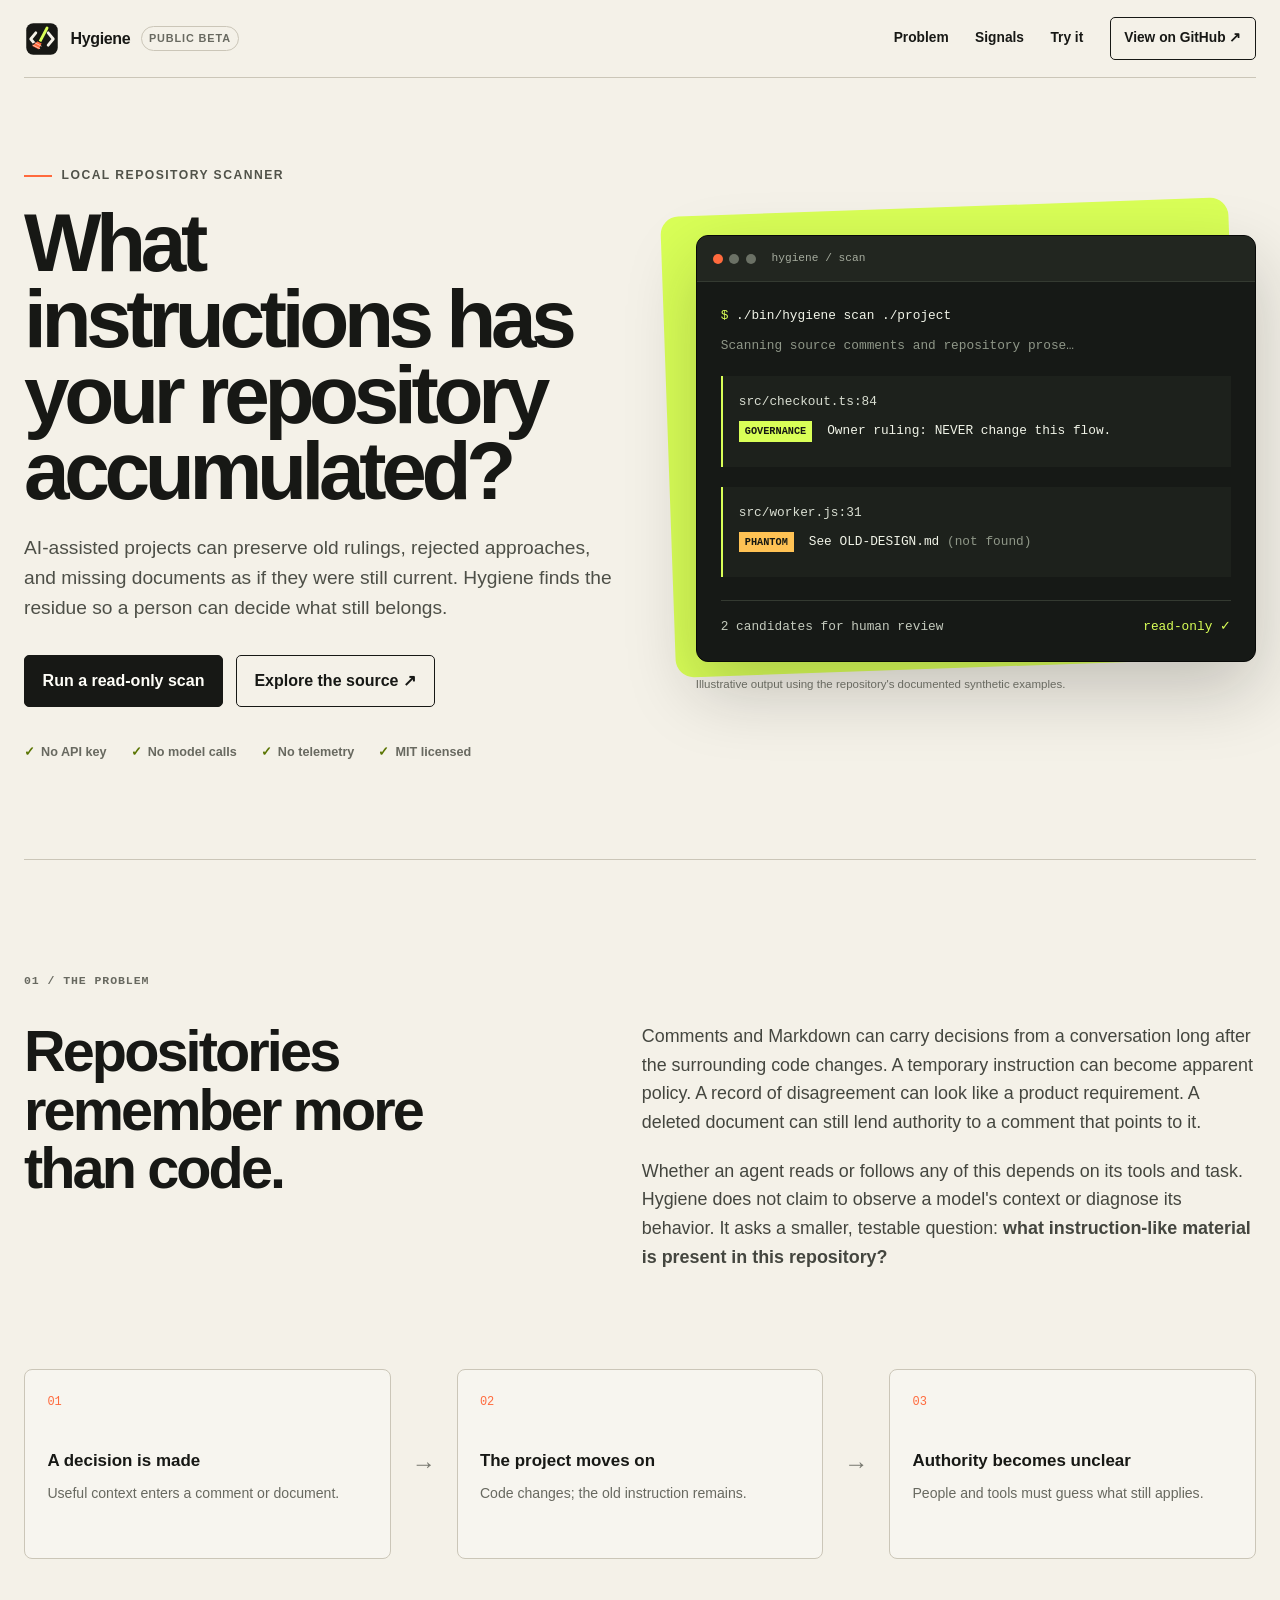
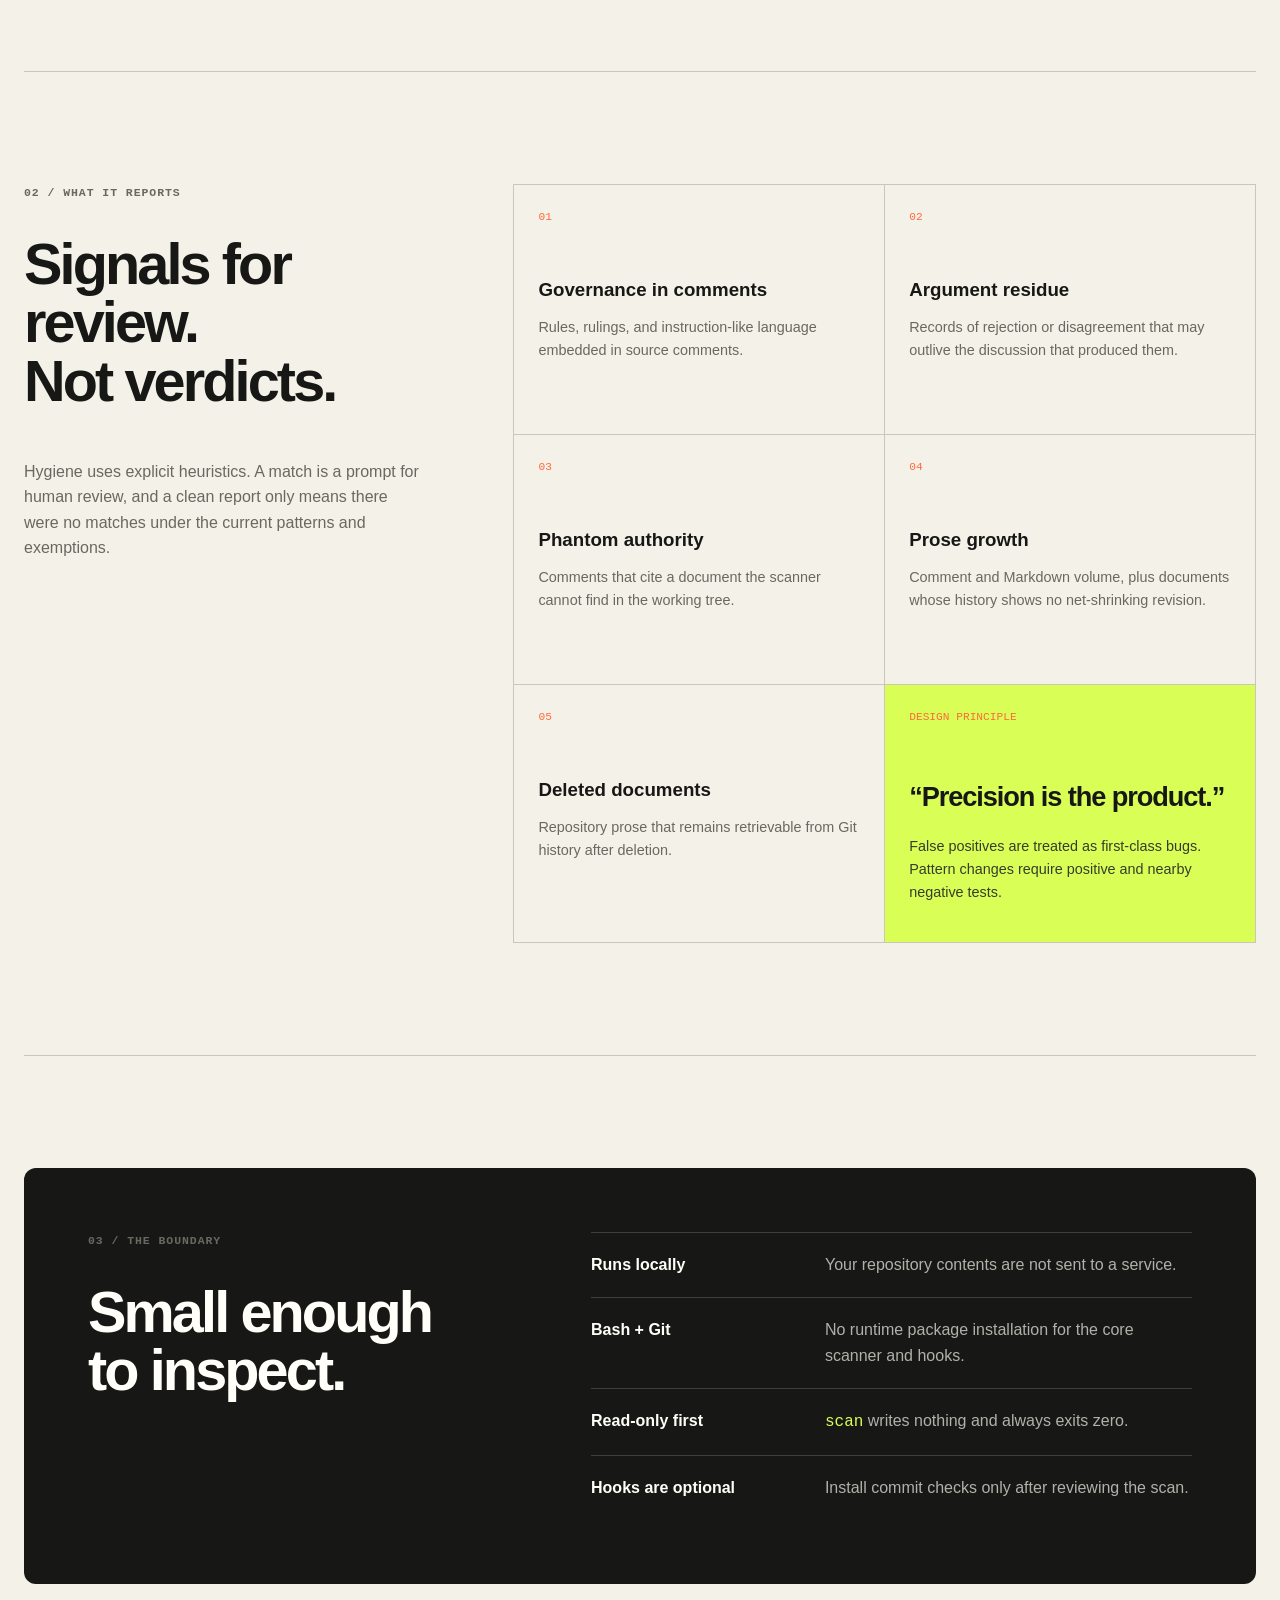
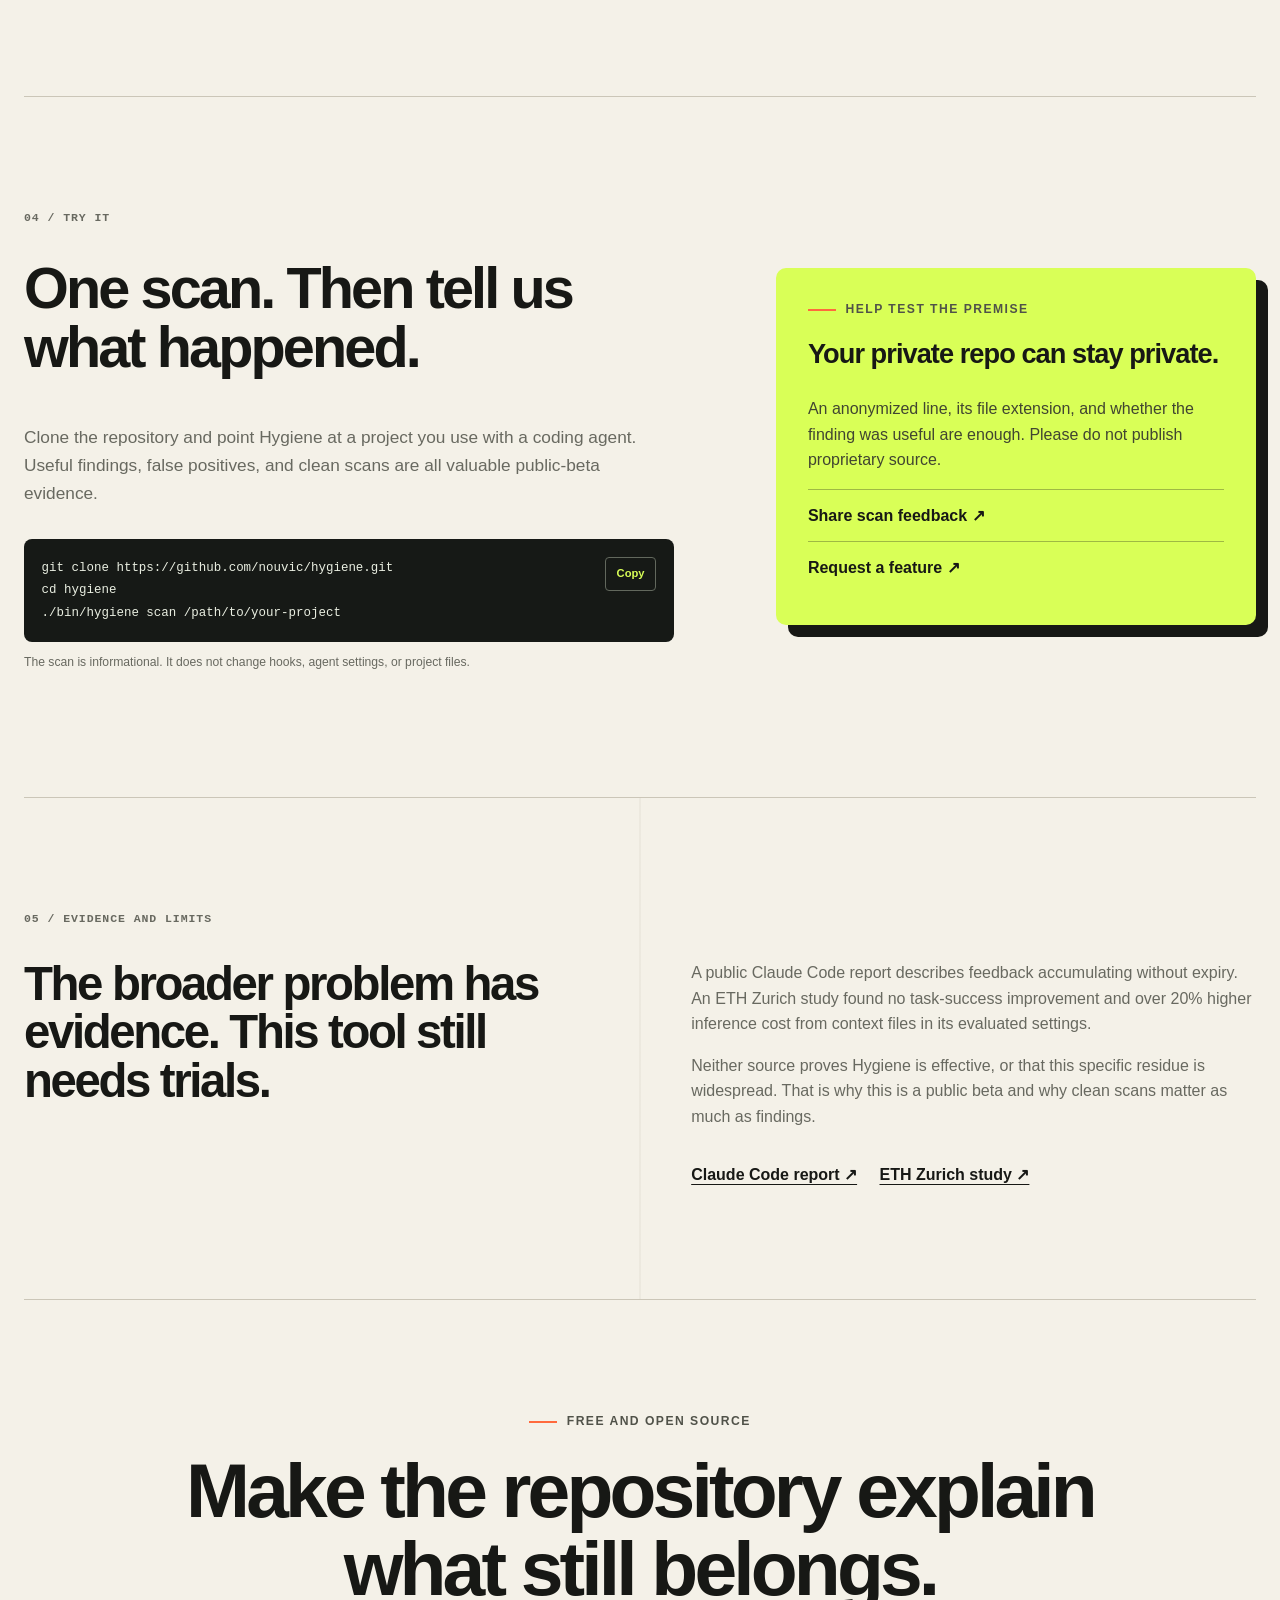
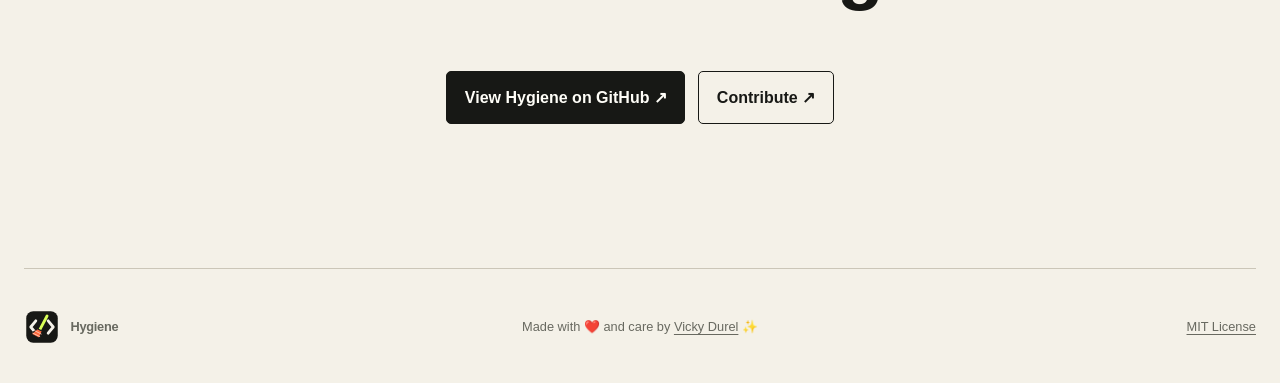
==== index.html @ 76a2289b "feat: add search and social metadata" ====
<!doctype html>
<html lang="en">
<head>
  <meta charset="utf-8">
  <meta name="viewport" content="width=device-width, initial-scale=1">
  <title>Hygiene: Find Stale Instructions in AI-Assisted Repositories</title>
  <meta name="description" content="Scan AI-assisted repositories for stale instructions, argument residue, phantom authority, and growing prose. Free, local, read-only, and open source.">
  <meta name="author" content="Vicky Durel">
  <meta name="robots" content="index, follow, max-image-preview:large, max-snippet:-1, max-video-preview:-1">
  <meta name="theme-color" content="#171815">
  <meta name="color-scheme" content="light">
  <meta property="og:title" content="Hygiene: Find Stale Instructions in AI-Assisted Repositories">
  <meta property="og:description" content="A free, local scanner for instruction residue in source comments and repository prose. No API keys, model calls, or telemetry.">
  <meta property="og:type" content="website">
  <meta property="og:url" content="https://nouvic.github.io/hygiene/">
  <meta property="og:site_name" content="Hygiene">
  <meta property="og:locale" content="en_US">
  <meta property="og:image" content="https://nouvic.github.io/hygiene/og-image.png">
  <meta property="og:image:secure_url" content="https://nouvic.github.io/hygiene/og-image.png">
  <meta property="og:image:type" content="image/png">
  <meta property="og:image:width" content="1200">
  <meta property="og:image:height" content="630">
  <meta property="og:image:alt" content="Hygiene — Find stale instructions and argument residue in AI-assisted repositories">
  <meta name="twitter:card" content="summary_large_image">
  <meta name="twitter:title" content="Hygiene: Find Stale Instructions in AI-Assisted Repositories">
  <meta name="twitter:description" content="A free, local scanner for instruction residue in source comments and repository prose.">
  <meta name="twitter:image" content="https://nouvic.github.io/hygiene/og-image.png">
  <meta name="twitter:image:alt" content="Hygiene — Find stale instructions and argument residue in AI-assisted repositories">
  <link rel="canonical" href="https://nouvic.github.io/hygiene/">
  <link rel="icon" href="favicon.svg" type="image/svg+xml">
  <link rel="icon" href="favicon-32.png" sizes="32x32" type="image/png">
  <link rel="apple-touch-icon" href="apple-touch-icon.png">
  <link rel="manifest" href="manifest.webmanifest">
  <link rel="stylesheet" href="styles.css">
  <script type="application/ld+json">
  {
    "@context": "https://schema.org",
    "@type": "SoftwareApplication",
    "name": "Hygiene",
    "url": "https://nouvic.github.io/hygiene/",
    "downloadUrl": "https://github.com/nouvic/hygiene",
    "codeRepository": "https://github.com/nouvic/hygiene",
    "description": "A local scanner for stale instructions and argument residue in AI-assisted repositories.",
    "applicationCategory": "DeveloperApplication",
    "softwareVersion": "0.1.1",
    "programmingLanguage": "Shell",
    "operatingSystem": "Linux, macOS",
    "softwareRequirements": "Bash and Git",
    "license": "https://opensource.org/licenses/MIT",
    "isAccessibleForFree": true,
    "author": {
      "@type": "Person",
      "name": "Vicky Durel",
      "url": "https://vickydurel.me/"
    }
  }
  </script>
</head>
<body>
  <a class="skip-link" href="#main">Skip to content</a>
  <header class="site-header">
    <a class="brand" href="#top" aria-label="Hygiene home">
      <img class="brand-mark" src="logo.svg" width="36" height="36" alt="">
      <span>Hygiene</span>
      <span class="beta">public beta</span>
    </a>
    <nav aria-label="Primary navigation">
      <a href="#problem">Problem</a>
      <a href="#signals">Signals</a>
      <a href="#try-it">Try it</a>
      <a class="nav-cta" href="https://github.com/nouvic/hygiene">View on GitHub ↗</a>
    </nav>
  </header>

  <main id="main">
    <section class="hero" id="top">
      <div class="hero-copy">
        <p class="eyebrow"><span></span> Local repository scanner</p>
        <h1>What instructions has your repository accumulated?</h1>
        <p class="lede">AI-assisted projects can preserve old rulings, rejected approaches, and missing documents as if they were still current. Hygiene finds the residue so a person can decide what still belongs.</p>
        <div class="hero-actions">
          <a class="button primary" href="#try-it">Run a read-only scan</a>
          <a class="button secondary" href="https://github.com/nouvic/hygiene">Explore the source ↗</a>
        </div>
        <ul class="trust-row" aria-label="Project properties">
          <li>No API key</li>
          <li>No model calls</li>
          <li>No telemetry</li>
          <li>MIT licensed</li>
        </ul>
      </div>

      <div class="terminal-wrap" aria-label="Example Hygiene scan output">
        <div class="terminal">
          <div class="terminal-bar">
            <span></span><span></span><span></span>
            <p>hygiene / scan</p>
          </div>
          <div class="terminal-body">
            <p><span class="prompt">$</span> ./bin/hygiene scan ./project</p>
            <p class="muted">Scanning source comments and repository prose…</p>
            <div class="finding">
              <p><span class="line">src/checkout.ts:84</span></p>
              <p><span class="tag">GOVERNANCE</span> Owner ruling: NEVER change this flow.</p>
            </div>
            <div class="finding">
              <p><span class="line">src/worker.js:31</span></p>
              <p><span class="tag warn">PHANTOM</span> See OLD-DESIGN.md <span class="muted">(not found)</span></p>
            </div>
            <div class="scan-end">
              <span>2 candidates for human review</span>
              <span class="ok">read-only ✓</span>
            </div>
          </div>
        </div>
        <p class="caption">Illustrative output using the repository's documented synthetic examples.</p>
      </div>
    </section>

    <section class="problem section" id="problem">
      <div class="section-label">01 / The problem</div>
      <div class="problem-grid">
        <div>
          <h2>Repositories remember more than code.</h2>
        </div>
        <div class="body-copy">
          <p>Comments and Markdown can carry decisions from a conversation long after the surrounding code changes. A temporary instruction can become apparent policy. A record of disagreement can look like a product requirement. A deleted document can still lend authority to a comment that points to it.</p>
          <p>Whether an agent reads or follows any of this depends on its tools and task. Hygiene does not claim to observe a model's context or diagnose its behavior. It asks a smaller, testable question: <strong>what instruction-like material is present in this repository?</strong></p>
        </div>
      </div>
      <div class="residue-flow" aria-label="How instruction residue accumulates">
        <div><span>01</span><strong>A decision is made</strong><p>Useful context enters a comment or document.</p></div>
        <div class="flow-arrow" aria-hidden="true">→</div>
        <div><span>02</span><strong>The project moves on</strong><p>Code changes; the old instruction remains.</p></div>
        <div class="flow-arrow" aria-hidden="true">→</div>
        <div><span>03</span><strong>Authority becomes unclear</strong><p>People and tools must guess what still applies.</p></div>
      </div>
    </section>

    <section class="signals section" id="signals">
      <div class="section-heading">
        <div class="section-label">02 / What it reports</div>
        <h2>Signals for review.<br>Not verdicts.</h2>
        <p>Hygiene uses explicit heuristics. A match is a prompt for human review, and a clean report only means there were no matches under the current patterns and exemptions.</p>
      </div>
      <div class="signal-grid">
        <article>
          <span class="signal-no">01</span>
          <h3>Governance in comments</h3>
          <p>Rules, rulings, and instruction-like language embedded in source comments.</p>
        </article>
        <article>
          <span class="signal-no">02</span>
          <h3>Argument residue</h3>
          <p>Records of rejection or disagreement that may outlive the discussion that produced them.</p>
        </article>
        <article>
          <span class="signal-no">03</span>
          <h3>Phantom authority</h3>
          <p>Comments that cite a document the scanner cannot find in the working tree.</p>
        </article>
        <article>
          <span class="signal-no">04</span>
          <h3>Prose growth</h3>
          <p>Comment and Markdown volume, plus documents whose history shows no net-shrinking revision.</p>
        </article>
        <article>
          <span class="signal-no">05</span>
          <h3>Deleted documents</h3>
          <p>Repository prose that remains retrievable from Git history after deletion.</p>
        </article>
        <article class="principle">
          <span class="signal-no">Design principle</span>
          <blockquote>“Precision is the product.”</blockquote>
          <p>False positives are treated as first-class bugs. Pattern changes require positive and nearby negative tests.</p>
        </article>
      </div>
    </section>

    <section class="boundary section">
      <div class="boundary-card">
        <div>
          <div class="section-label">03 / The boundary</div>
          <h2>Small enough to inspect.</h2>
        </div>
        <div class="boundary-list">
          <div><span>Runs locally</span><p>Your repository contents are not sent to a service.</p></div>
          <div><span>Bash + Git</span><p>No runtime package installation for the core scanner and hooks.</p></div>
          <div><span>Read-only first</span><p><code>scan</code> writes nothing and always exits zero.</p></div>
          <div><span>Hooks are optional</span><p>Install commit checks only after reviewing the scan.</p></div>
        </div>
      </div>
    </section>

    <section class="try section" id="try-it">
      <div class="try-copy">
        <div class="section-label">04 / Try it</div>
        <h2>One scan. Then tell us what happened.</h2>
        <p>Clone the repository and point Hygiene at a project you use with a coding agent. Useful findings, false positives, and clean scans are all valuable public-beta evidence.</p>
        <div class="command" role="group" aria-label="Clone and scan commands">
          <code id="install-command">git clone https://github.com/nouvic/hygiene.git<br>cd hygiene<br>./bin/hygiene scan /path/to/your-project</code>
          <button type="button" data-copy="git clone https://github.com/nouvic/hygiene.git\ncd hygiene\n./bin/hygiene scan /path/to/your-project">Copy</button>
        </div>
        <p class="fine-print">The scan is informational. It does not change hooks, agent settings, or project files.</p>
      </div>
      <aside class="feedback-card">
        <p class="eyebrow"><span></span> Help test the premise</p>
        <h3>Your private repo can stay private.</h3>
        <p>An anonymized line, its file extension, and whether the finding was useful are enough. Please do not publish proprietary source.</p>
        <a href="https://github.com/nouvic/hygiene/issues/new?template=scan-feedback.md">Share scan feedback ↗</a>
        <a href="https://github.com/nouvic/hygiene/issues/new?template=feature-request.md">Request a feature ↗</a>
      </aside>
    </section>

    <section class="evidence section">
      <div class="section-label">05 / Evidence and limits</div>
      <div class="evidence-grid">
        <h2>The broader problem has evidence. This tool still needs trials.</h2>
        <div>
          <p>A public Claude Code report describes feedback accumulating without expiry. An ETH Zurich study found no task-success improvement and over 20% higher inference cost from context files in its evaluated settings.</p>
          <p>Neither source proves Hygiene is effective, or that this specific residue is widespread. That is why this is a public beta and why clean scans matter as much as findings.</p>
          <div class="source-links">
            <a href="https://github.com/anthropics/claude-code/issues/34776">Claude Code report ↗</a>
            <a href="https://www.sri.inf.ethz.ch/publications/gloaguen2026agentsmd">ETH Zurich study ↗</a>
          </div>
        </div>
      </div>
    </section>

    <section class="closing section">
      <p class="eyebrow"><span></span> Free and open source</p>
      <h2>Make the repository explain<br>what still belongs.</h2>
      <div class="hero-actions">
        <a class="button primary" href="https://github.com/nouvic/hygiene">View Hygiene on GitHub ↗</a>
        <a class="button secondary" href="https://github.com/nouvic/hygiene/blob/main/CONTRIBUTING.md">Contribute ↗</a>
      </div>
    </section>
  </main>

  <footer>
    <a class="brand" href="#top"><img class="brand-mark" src="logo.svg" width="36" height="36" alt=""><span>Hygiene</span></a>
    <p>Made with ❤️ and care by <a href="https://github.com/nouvic">Vicky Durel</a> ✨</p>
    <p><a href="https://github.com/nouvic/hygiene/blob/main/LICENSE">MIT License</a></p>
  </footer>
  <script src="script.js"></script>
</body>
</html>
---- styles.css ----
:root {
  --paper: #f4f1e8;
  --paper-deep: #e9e4d7;
  --ink: #171815;
  --muted: #686960;
  --line: #cbc6b8;
  --acid: #d9ff57;
  --acid-deep: #b9e432;
  --orange: #ff6a3d;
  --terminal: #161916;
  --white: #fffef8;
  --max: 1240px;
}

* { box-sizing: border-box; }
html { scroll-behavior: smooth; }
body {
  margin: 0;
  background: var(--paper);
  color: var(--ink);
  font-family: Inter, ui-sans-serif, -apple-system, BlinkMacSystemFont, "Segoe UI", sans-serif;
  font-size: 16px;
  line-height: 1.6;
  text-rendering: optimizeLegibility;
}
a { color: inherit; text-underline-offset: .22em; }
.skip-link { position: fixed; left: 1rem; top: -5rem; z-index: 100; background: var(--ink); color: white; padding: .7rem 1rem; }
.skip-link:focus { top: 1rem; }
.site-header {
  width: min(calc(100% - 3rem), var(--max));
  margin: 0 auto;
  min-height: 78px;
  display: flex;
  align-items: center;
  justify-content: space-between;
  border-bottom: 1px solid var(--line);
}
.brand { display: inline-flex; align-items: center; gap: .65rem; font-weight: 800; text-decoration: none; letter-spacing: -.02em; }
.brand-mark { display: block; width: 36px; height: 36px; border-radius: 8px; }
.beta { padding: .16rem .45rem; border: 1px solid var(--line); border-radius: 99px; color: var(--muted); font-size: .68rem; font-weight: 700; letter-spacing: .08em; text-transform: uppercase; }
nav { display: flex; align-items: center; gap: 1.65rem; font-size: .86rem; font-weight: 650; }
nav a { text-decoration: none; }
.nav-cta { padding: .58rem .85rem; border: 1px solid var(--ink); border-radius: 5px; }

.hero, .section, footer { width: min(calc(100% - 3rem), var(--max)); margin-left: auto; margin-right: auto; }
.hero { min-height: 720px; display: grid; grid-template-columns: 1.03fr .97fr; gap: 6vw; align-items: center; padding: 5.5rem 0 6rem; }
.eyebrow { display: flex; align-items: center; gap: .6rem; margin: 0 0 1.2rem; color: #505249; font-size: .76rem; font-weight: 800; letter-spacing: .12em; text-transform: uppercase; }
.eyebrow span { display: block; width: 28px; height: 2px; background: var(--orange); }
h1, h2, h3, p { margin-top: 0; }
h1 { max-width: 740px; margin-bottom: 1.5rem; font-size: clamp(3.5rem, 6.4vw, 6.75rem); line-height: .93; letter-spacing: -.065em; font-weight: 850; }
.lede { max-width: 660px; color: #4d4f47; font-size: clamp(1.1rem, 1.5vw, 1.35rem); line-height: 1.55; }
.hero-actions { display: flex; flex-wrap: wrap; gap: .8rem; margin: 2rem 0; }
.button { display: inline-flex; align-items: center; justify-content: center; min-height: 50px; padding: .78rem 1.1rem; border: 1px solid var(--ink); border-radius: 5px; font-weight: 800; text-decoration: none; transition: transform .2s, box-shadow .2s, background .2s; }
.button:hover { transform: translateY(-2px); box-shadow: 4px 4px 0 var(--ink); }
.button.primary { background: var(--ink); color: var(--white); }
.button.secondary { background: transparent; }
.trust-row { display: flex; flex-wrap: wrap; gap: .55rem 1.5rem; margin: 2.2rem 0 0; padding: 0; list-style: none; color: var(--muted); font-size: .79rem; font-weight: 700; }
.trust-row li::before { content: "✓"; margin-right: .38rem; color: #597400; }

.terminal-wrap { position: relative; }
.terminal-wrap::before { content: ""; position: absolute; inset: -28px 20px 25px -28px; z-index: -1; background: var(--acid); border-radius: 18px; transform: rotate(-2deg); }
.terminal { overflow: hidden; background: var(--terminal); color: #f1f4e8; border: 1px solid #080908; border-radius: 12px; box-shadow: 0 28px 70px rgba(25,25,18,.22); font-family: ui-monospace, SFMono-Regular, Menlo, Consolas, monospace; font-size: .8rem; }
.terminal-bar { display: flex; align-items: center; gap: .4rem; height: 46px; padding: 0 1rem; background: #222620; border-bottom: 1px solid #343a31; }
.terminal-bar span { width: 10px; height: 10px; border-radius: 99px; background: #6b7165; }
.terminal-bar span:first-child { background: var(--orange); }
.terminal-bar p { margin: 0 auto 0 .6rem; color: #a6ac9e; font-size: .7rem; }
.terminal-body { padding: 1.5rem; }
.terminal-body p { margin-bottom: .55rem; }
.prompt { color: var(--acid); }
.muted { color: #8f9788; }
.finding { margin-top: 1.25rem; padding: 1rem; border-left: 2px solid var(--acid); background: #1d211c; }
.line { color: #d9ded2; }
.tag { display: inline-block; margin-right: .45rem; padding: .12rem .38rem; background: var(--acid); color: #151712; font-size: .64rem; font-weight: 900; }
.tag.warn { background: #ffc254; }
.scan-end { display: flex; justify-content: space-between; gap: 1rem; margin-top: 1.4rem; padding-top: 1rem; border-top: 1px solid #343a31; color: #c4cabd; }
.ok { color: var(--acid); }
.caption { margin: .8rem 0 0; color: var(--muted); font-size: .72rem; }

.section { padding: 7rem 0; border-top: 1px solid var(--line); }
.section-label { margin-bottom: 2rem; color: var(--muted); font-family: ui-monospace, SFMono-Regular, Menlo, monospace; font-size: .72rem; font-weight: 700; letter-spacing: .08em; text-transform: uppercase; }
h2 { font-size: clamp(2.4rem, 4.5vw, 4.8rem); line-height: 1.02; letter-spacing: -.05em; }
.problem-grid { display: grid; grid-template-columns: .9fr 1.1fr; gap: 9vw; }
.body-copy { color: #44463f; font-size: 1.12rem; }
.body-copy p + p { margin-top: 1.25rem; }
.residue-flow { display: grid; grid-template-columns: 1fr auto 1fr auto 1fr; align-items: center; gap: 1.3rem; margin-top: 5rem; }
.residue-flow > div:not(.flow-arrow) { min-height: 190px; padding: 1.4rem; border: 1px solid var(--line); border-radius: 8px; background: rgba(255,255,255,.28); }
.residue-flow span { display: block; margin-bottom: 2.2rem; color: var(--orange); font-family: ui-monospace, SFMono-Regular, Menlo, monospace; font-size: .75rem; }
.residue-flow strong { display: block; margin-bottom: .5rem; font-size: 1.06rem; }
.residue-flow p { margin: 0; color: var(--muted); font-size: .88rem; }
.flow-arrow { color: #77786f; font-size: 1.5rem; }

.signals { display: grid; grid-template-columns: .7fr 1.3fr; gap: 7vw; }
.section-heading { position: sticky; top: 2rem; align-self: start; }
.section-heading p { max-width: 430px; color: var(--muted); }
.signal-grid { display: grid; grid-template-columns: 1fr 1fr; border-top: 1px solid var(--line); border-left: 1px solid var(--line); }
.signal-grid article { min-height: 250px; padding: 1.5rem; border-right: 1px solid var(--line); border-bottom: 1px solid var(--line); }
.signal-no { display: block; margin-bottom: 3rem; color: var(--orange); font-family: ui-monospace, SFMono-Regular, Menlo, monospace; font-size: .7rem; text-transform: uppercase; }
.signal-grid h3 { margin-bottom: .7rem; font-size: 1.17rem; }
.signal-grid p { color: var(--muted); font-size: .9rem; }
.signal-grid .principle { background: var(--acid); }
.principle blockquote { margin: 0 0 1rem; font-size: 1.7rem; font-weight: 850; letter-spacing: -.04em; }
.principle p { color: #383c2b; }

.boundary-card { display: grid; grid-template-columns: .8fr 1.2fr; gap: 8vw; padding: 4rem; background: var(--ink); color: var(--white); border-radius: 12px; }
.boundary-card h2 { margin-bottom: 0; }
.boundary-list > div { display: grid; grid-template-columns: .55fr 1fr; gap: 2rem; padding: 1.2rem 0; border-top: 1px solid #3e413b; }
.boundary-list span { font-weight: 800; }
.boundary-list p { margin: 0; color: #afb2aa; }
.boundary-list code { color: var(--acid); }

.try { display: grid; grid-template-columns: 1.15fr .85fr; gap: 8vw; align-items: center; }
.try-copy > p { max-width: 650px; color: var(--muted); font-size: 1.08rem; }
.command { display: grid; grid-template-columns: 1fr auto; align-items: start; gap: 1rem; margin-top: 2rem; padding: 1.1rem; background: var(--terminal); color: #e9eee1; border-radius: 8px; }
.command code { overflow-x: auto; white-space: nowrap; font-size: .78rem; line-height: 1.8; }
.command button { padding: .45rem .65rem; border: 1px solid #62685d; border-radius: 4px; background: transparent; color: var(--acid); cursor: pointer; font: inherit; font-size: .7rem; font-weight: 800; }
.fine-print { margin-top: .7rem; font-size: .76rem !important; }
.feedback-card { padding: 2rem; background: var(--acid); border-radius: 10px; box-shadow: 12px 12px 0 var(--ink); }
.feedback-card h3 { font-size: 1.7rem; line-height: 1.1; letter-spacing: -.035em; }
.feedback-card p:not(.eyebrow) { color: #414531; }
.feedback-card > a { display: block; padding: .8rem 0; border-top: 1px solid rgba(23,24,21,.3); font-weight: 800; text-decoration: none; }

.evidence { background-image: linear-gradient(to right, transparent 49.95%, var(--line) 50%, transparent 50.05%); }
.evidence-grid { display: grid; grid-template-columns: 1fr 1fr; gap: 8vw; }
.evidence-grid h2 { font-size: clamp(2.2rem, 3.7vw, 4rem); }
.evidence-grid p { color: var(--muted); }
.source-links { display: flex; flex-wrap: wrap; gap: 1.4rem; margin-top: 2rem; font-weight: 800; }
.closing { text-align: center; }
.closing .eyebrow, .closing .hero-actions { justify-content: center; }
.closing h2 { font-size: clamp(3rem, 6vw, 6.4rem); }

footer { display: grid; grid-template-columns: 1fr 1fr 1fr; align-items: center; padding: 2.5rem 0; border-top: 1px solid var(--line); color: var(--muted); font-size: .8rem; }
footer p { margin: 0; text-align: center; }
footer p:last-child { text-align: right; }

@media (max-width: 900px) {
  nav > a:not(.nav-cta) { display: none; }
  .hero { grid-template-columns: 1fr; min-height: auto; gap: 5rem; }
  .terminal-wrap { max-width: 650px; }
  .problem-grid, .signals, .try, .evidence-grid, .boundary-card { grid-template-columns: 1fr; }
  .section-heading { position: static; }
  .residue-flow { grid-template-columns: 1fr; }
  .flow-arrow { transform: rotate(90deg); justify-self: center; }
  .boundary-card { padding: 2.5rem; }
  .evidence { background-image: none; }
}

@media (max-width: 600px) {
  .site-header, .hero, .section, footer { width: min(calc(100% - 2rem), var(--max)); }
  .site-header { min-height: 68px; }
  .beta { display: none; }
  .nav-cta { padding: .5rem .65rem; font-size: .75rem; }
  .hero { padding-top: 4rem; }
  h1 { font-size: clamp(3rem, 15vw, 4.5rem); }
  .section { padding: 5rem 0; }
  .signal-grid { grid-template-columns: 1fr; }
  .signal-grid article { min-height: 210px; }
  .boundary-card { padding: 1.5rem; }
  .boundary-list > div { grid-template-columns: 1fr; gap: .4rem; }
  .command { grid-template-columns: 1fr; }
  footer { grid-template-columns: 1fr; gap: 1rem; text-align: left; }
  footer p, footer p:last-child { text-align: left; }
}

@media (prefers-reduced-motion: reduce) {
  html { scroll-behavior: auto; }
  *, *::before, *::after { transition-duration: .01ms !important; }
}
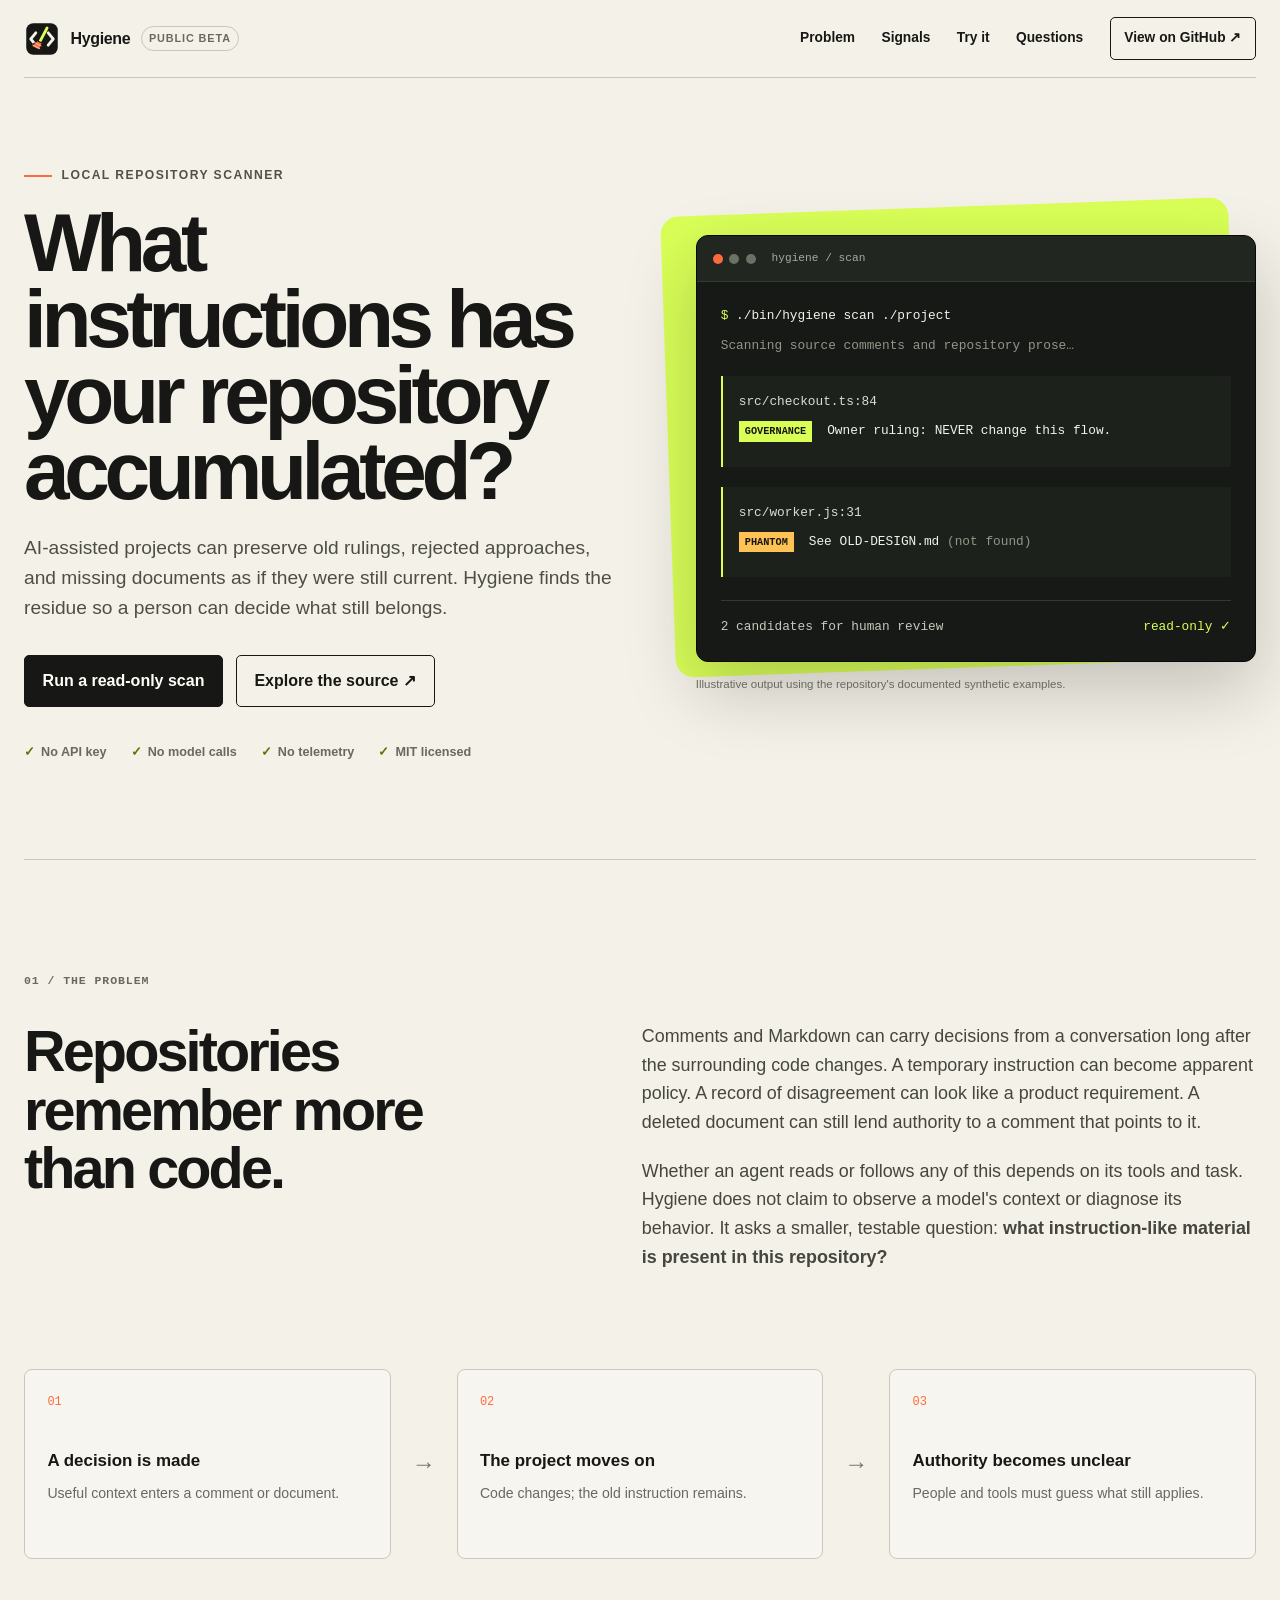
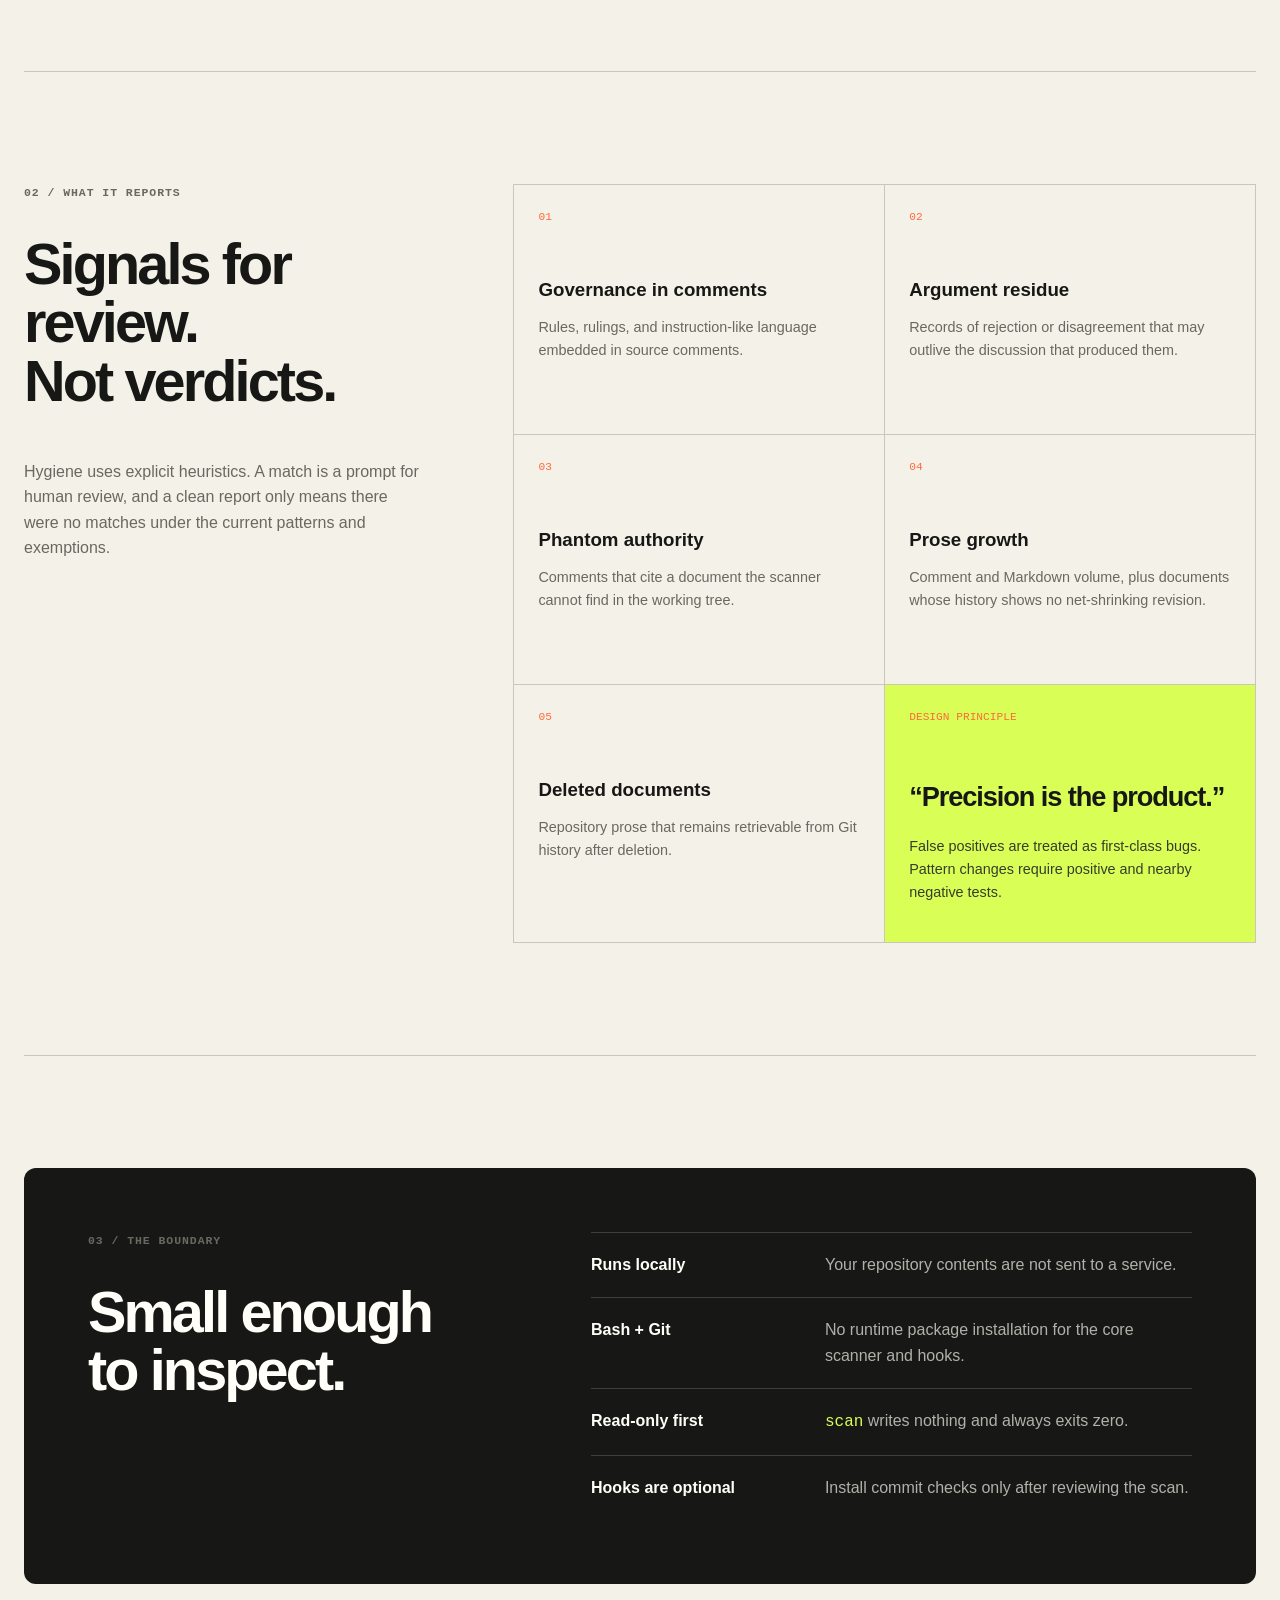
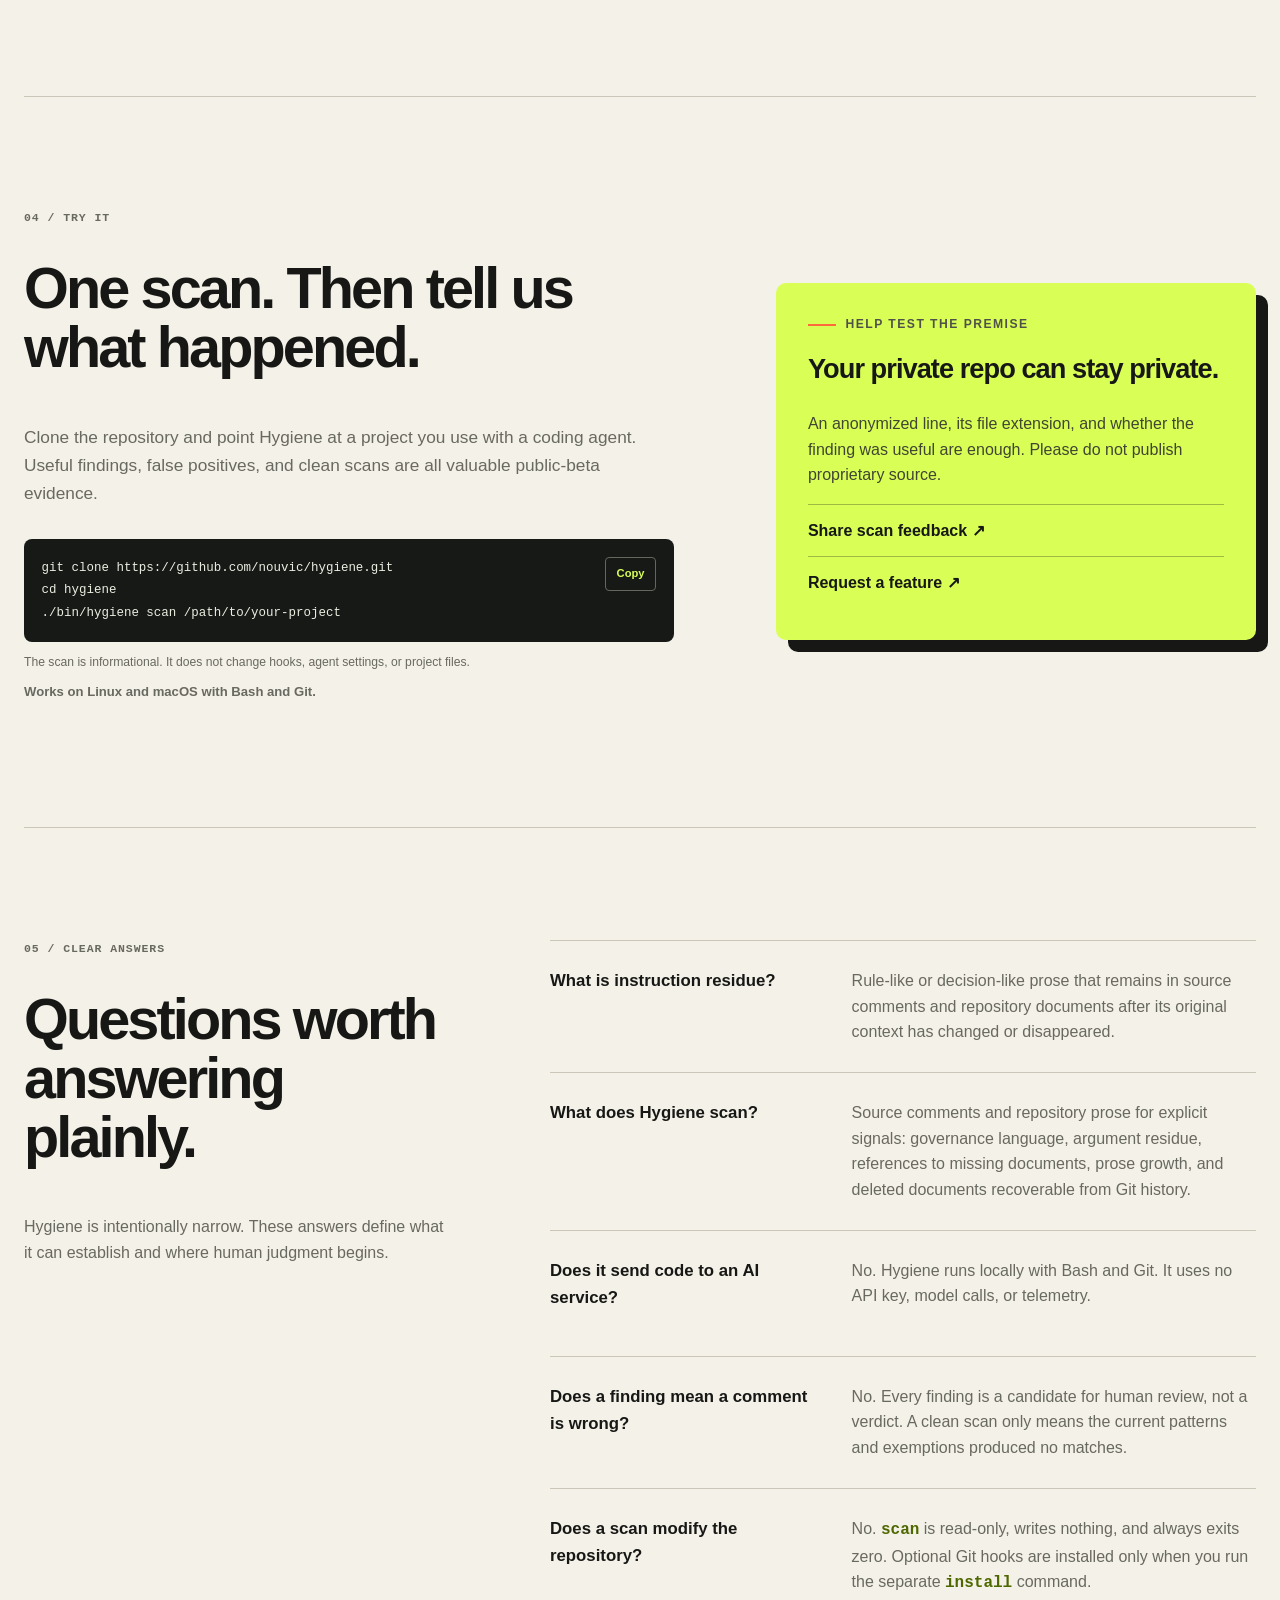
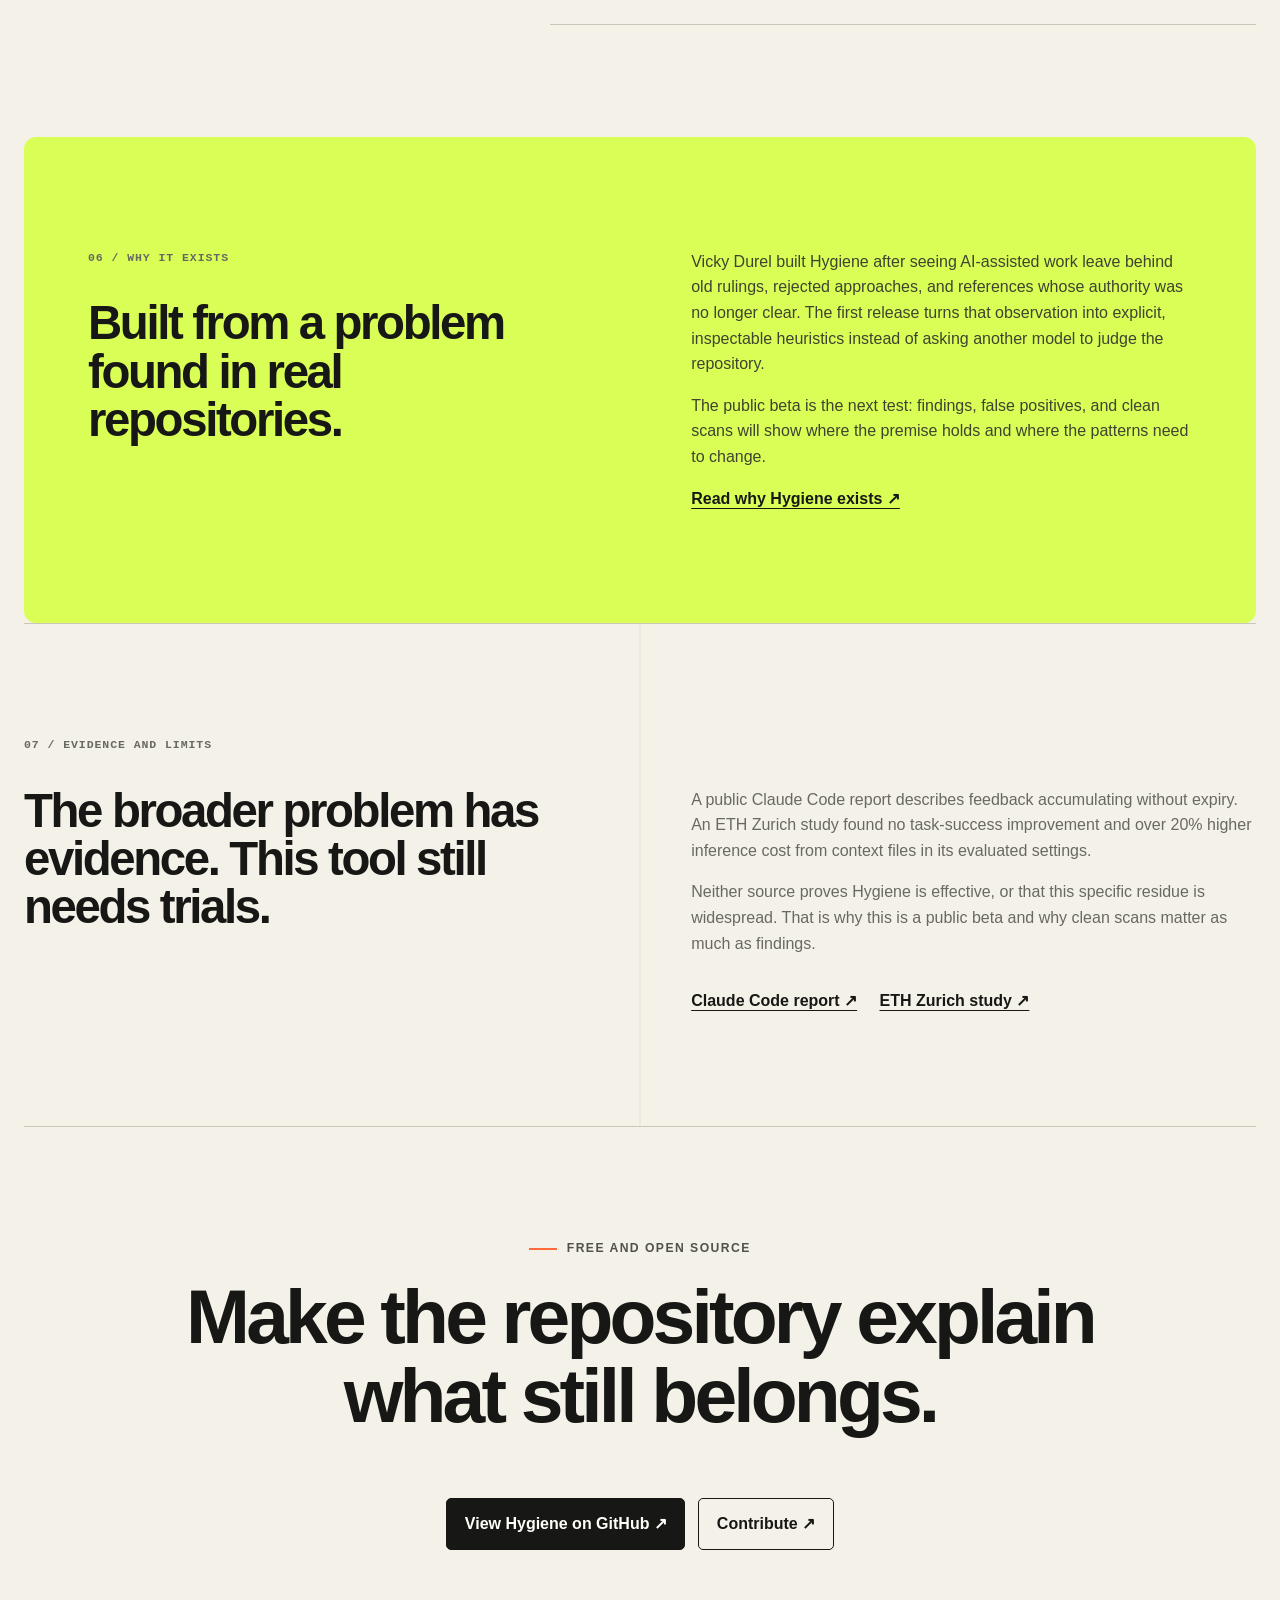
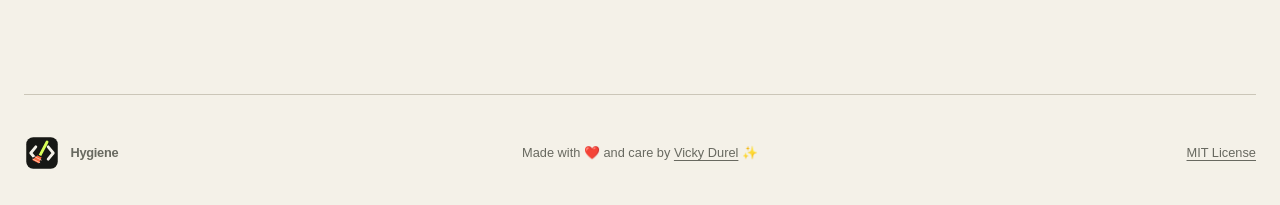
==== commit e2e1caf7: "feat: improve search and answer visibility" ====
--- a/index.html
+++ b/index.html
@@ -22,6 +22,7 @@
   <meta property="og:image:height" content="630">
   <meta property="og:image:alt" content="Hygiene — Find stale instructions and argument residue in AI-assisted repositories">
   <meta name="twitter:card" content="summary_large_image">
+  <meta name="twitter:creator" content="@vicky_durel">
   <meta name="twitter:title" content="Hygiene: Find Stale Instructions in AI-Assisted Repositories">
   <meta name="twitter:description" content="A free, local scanner for instruction residue in source comments and repository prose.">
   <meta name="twitter:image" content="https://nouvic.github.io/hygiene/og-image.png">
@@ -35,7 +36,9 @@
   <script type="application/ld+json">
   {
     "@context": "https://schema.org",
+    "@graph": [{
     "@type": "SoftwareApplication",
+    "@id": "https://nouvic.github.io/hygiene/#software",
     "name": "Hygiene",
     "url": "https://nouvic.github.io/hygiene/",
     "downloadUrl": "https://github.com/nouvic/hygiene",
@@ -48,11 +51,61 @@
     "softwareRequirements": "Bash and Git",
     "license": "https://opensource.org/licenses/MIT",
     "isAccessibleForFree": true,
+    "offers": {
+      "@type": "Offer",
+      "price": "0",
+      "priceCurrency": "USD"
+    },
     "author": {
       "@type": "Person",
       "name": "Vicky Durel",
-      "url": "https://vickydurel.me/"
+      "url": "https://vickydurel.me/",
+      "sameAs": [
+        "https://github.com/nouvic",
+        "https://x.com/vicky_durel",
+        "https://www.linkedin.com/in/vicky-durel/"
+      ]
     }
+    }, {
+      "@type": "FAQPage",
+      "@id": "https://nouvic.github.io/hygiene/#faq",
+      "mainEntity": [{
+        "@type": "Question",
+        "name": "What is instruction residue in a repository?",
+        "acceptedAnswer": {
+          "@type": "Answer",
+          "text": "Instruction residue is rule-like or decision-like prose that remains in source comments and repository documents after its original context has changed or disappeared."
+        }
+      }, {
+        "@type": "Question",
+        "name": "What does Hygiene scan?",
+        "acceptedAnswer": {
+          "@type": "Answer",
+          "text": "Hygiene scans source comments and repository prose for explicit signals such as governance language, argument residue, references to missing documents, prose growth, and deleted documents recoverable from Git history."
+        }
+      }, {
+        "@type": "Question",
+        "name": "Does Hygiene send code to an AI service?",
+        "acceptedAnswer": {
+          "@type": "Answer",
+          "text": "No. Hygiene runs locally with Bash and Git. It uses no API key, model calls, or telemetry."
+        }
+      }, {
+        "@type": "Question",
+        "name": "Does a Hygiene finding mean a comment is wrong?",
+        "acceptedAnswer": {
+          "@type": "Answer",
+          "text": "No. Every finding is a candidate for human review, not a verdict. A clean scan only means the current patterns and exemptions produced no matches."
+        }
+      }, {
+        "@type": "Question",
+        "name": "Does a Hygiene scan modify the repository?",
+        "acceptedAnswer": {
+          "@type": "Answer",
+          "text": "No. The scan command is read-only, writes nothing, and always exits zero. Optional Git hooks are installed only when the user runs the separate install command."
+        }
+      }]
+    }]
   }
   </script>
 </head>
@@ -68,6 +121,7 @@
       <a href="#problem">Problem</a>
       <a href="#signals">Signals</a>
       <a href="#try-it">Try it</a>
+      <a href="#questions">Questions</a>
       <a class="nav-cta" href="https://github.com/nouvic/hygiene">View on GitHub ↗</a>
     </nav>
   </header>
@@ -202,6 +256,7 @@
           <button type="button" data-copy="git clone https://github.com/nouvic/hygiene.git\ncd hygiene\n./bin/hygiene scan /path/to/your-project">Copy</button>
         </div>
         <p class="fine-print">The scan is informational. It does not change hooks, agent settings, or project files.</p>
+        <p class="compatibility">Works on Linux and macOS with Bash and Git.</p>
       </div>
       <aside class="feedback-card">
         <p class="eyebrow"><span></span> Help test the premise</p>
@@ -212,8 +267,50 @@
       </aside>
     </section>
 
+    <section class="faq section" id="questions">
+      <div class="faq-intro">
+        <div class="section-label">05 / Clear answers</div>
+        <h2>Questions worth answering plainly.</h2>
+        <p>Hygiene is intentionally narrow. These answers define what it can establish and where human judgment begins.</p>
+      </div>
+      <div class="faq-list">
+        <article>
+          <h3>What is instruction residue?</h3>
+          <p>Rule-like or decision-like prose that remains in source comments and repository documents after its original context has changed or disappeared.</p>
+        </article>
+        <article>
+          <h3>What does Hygiene scan?</h3>
+          <p>Source comments and repository prose for explicit signals: governance language, argument residue, references to missing documents, prose growth, and deleted documents recoverable from Git history.</p>
+        </article>
+        <article>
+          <h3>Does it send code to an AI service?</h3>
+          <p>No. Hygiene runs locally with Bash and Git. It uses no API key, model calls, or telemetry.</p>
+        </article>
+        <article>
+          <h3>Does a finding mean a comment is wrong?</h3>
+          <p>No. Every finding is a candidate for human review, not a verdict. A clean scan only means the current patterns and exemptions produced no matches.</p>
+        </article>
+        <article>
+          <h3>Does a scan modify the repository?</h3>
+          <p>No. <code>scan</code> is read-only, writes nothing, and always exits zero. Optional Git hooks are installed only when you run the separate <code>install</code> command.</p>
+        </article>
+      </div>
+    </section>
+
+    <section class="origin section" aria-labelledby="origin-title">
+      <div>
+        <div class="section-label">06 / Why it exists</div>
+        <h2 id="origin-title">Built from a problem found in real repositories.</h2>
+      </div>
+      <div class="origin-copy">
+        <p>Vicky Durel built Hygiene after seeing AI-assisted work leave behind old rulings, rejected approaches, and references whose authority was no longer clear. The first release turns that observation into explicit, inspectable heuristics instead of asking another model to judge the repository.</p>
+        <p>The public beta is the next test: findings, false positives, and clean scans will show where the premise holds and where the patterns need to change.</p>
+        <a href="https://github.com/nouvic/hygiene#why-this-exists">Read why Hygiene exists ↗</a>
+      </div>
+    </section>
+
     <section class="evidence section">
-      <div class="section-label">05 / Evidence and limits</div>
+      <div class="section-label">07 / Evidence and limits</div>
       <div class="evidence-grid">
         <h2>The broader problem has evidence. This tool still needs trials.</h2>
         <div>
--- a/styles.css
+++ b/styles.css
@@ -114,6 +114,7 @@
 .command code { overflow-x: auto; white-space: nowrap; font-size: .78rem; line-height: 1.8; }
 .command button { padding: .45rem .65rem; border: 1px solid #62685d; border-radius: 4px; background: transparent; color: var(--acid); cursor: pointer; font: inherit; font-size: .7rem; font-weight: 800; }
 .fine-print { margin-top: .7rem; font-size: .76rem !important; }
+.compatibility { margin-top: -.25rem; font-size: .82rem !important; font-weight: 700; }
 .feedback-card { padding: 2rem; background: var(--acid); border-radius: 10px; box-shadow: 12px 12px 0 var(--ink); }
 .feedback-card h3 { font-size: 1.7rem; line-height: 1.1; letter-spacing: -.035em; }
 .feedback-card p:not(.eyebrow) { color: #414531; }
@@ -124,6 +125,19 @@
 .evidence-grid h2 { font-size: clamp(2.2rem, 3.7vw, 4rem); }
 .evidence-grid p { color: var(--muted); }
 .source-links { display: flex; flex-wrap: wrap; gap: 1.4rem; margin-top: 2rem; font-weight: 800; }
+.faq { display: grid; grid-template-columns: .75fr 1.25fr; gap: 8vw; }
+.faq-intro { position: sticky; top: 2rem; align-self: start; }
+.faq-intro > p { max-width: 430px; color: var(--muted); }
+.faq-list { border-top: 1px solid var(--line); }
+.faq-list article { display: grid; grid-template-columns: .8fr 1.2fr; gap: 2rem; padding: 1.7rem 0; border-bottom: 1px solid var(--line); }
+.faq-list h3 { font-size: 1.05rem; }
+.faq-list p { margin: 0; color: var(--muted); }
+.faq-list code { color: #4e6800; font-weight: 700; }
+.origin { display: grid; grid-template-columns: 1fr 1fr; gap: 8vw; background: var(--acid); border-top: 0; border-radius: 12px; padding-left: 4rem; padding-right: 4rem; }
+.origin h2 { font-size: clamp(2.2rem, 3.7vw, 4rem); }
+.origin-copy { align-self: center; }
+.origin-copy p { color: #3f432f; }
+.origin-copy a { font-weight: 800; }
 .closing { text-align: center; }
 .closing .eyebrow, .closing .hero-actions { justify-content: center; }
 .closing h2 { font-size: clamp(3rem, 6vw, 6.4rem); }
@@ -136,8 +150,8 @@
   nav > a:not(.nav-cta) { display: none; }
   .hero { grid-template-columns: 1fr; min-height: auto; gap: 5rem; }
   .terminal-wrap { max-width: 650px; }
-  .problem-grid, .signals, .try, .evidence-grid, .boundary-card { grid-template-columns: 1fr; }
-  .section-heading { position: static; }
+  .problem-grid, .signals, .try, .evidence-grid, .boundary-card, .faq, .origin { grid-template-columns: 1fr; }
+  .section-heading, .faq-intro { position: static; }
   .residue-flow { grid-template-columns: 1fr; }
   .flow-arrow { transform: rotate(90deg); justify-self: center; }
   .boundary-card { padding: 2.5rem; }
@@ -155,6 +169,8 @@
   .signal-grid { grid-template-columns: 1fr; }
   .signal-grid article { min-height: 210px; }
   .boundary-card { padding: 1.5rem; }
+  .faq-list article { grid-template-columns: 1fr; gap: .4rem; }
+  .origin { padding-left: 1.5rem; padding-right: 1.5rem; }
   .boundary-list > div { grid-template-columns: 1fr; gap: .4rem; }
   .command { grid-template-columns: 1fr; }
   footer { grid-template-columns: 1fr; gap: 1rem; text-align: left; }
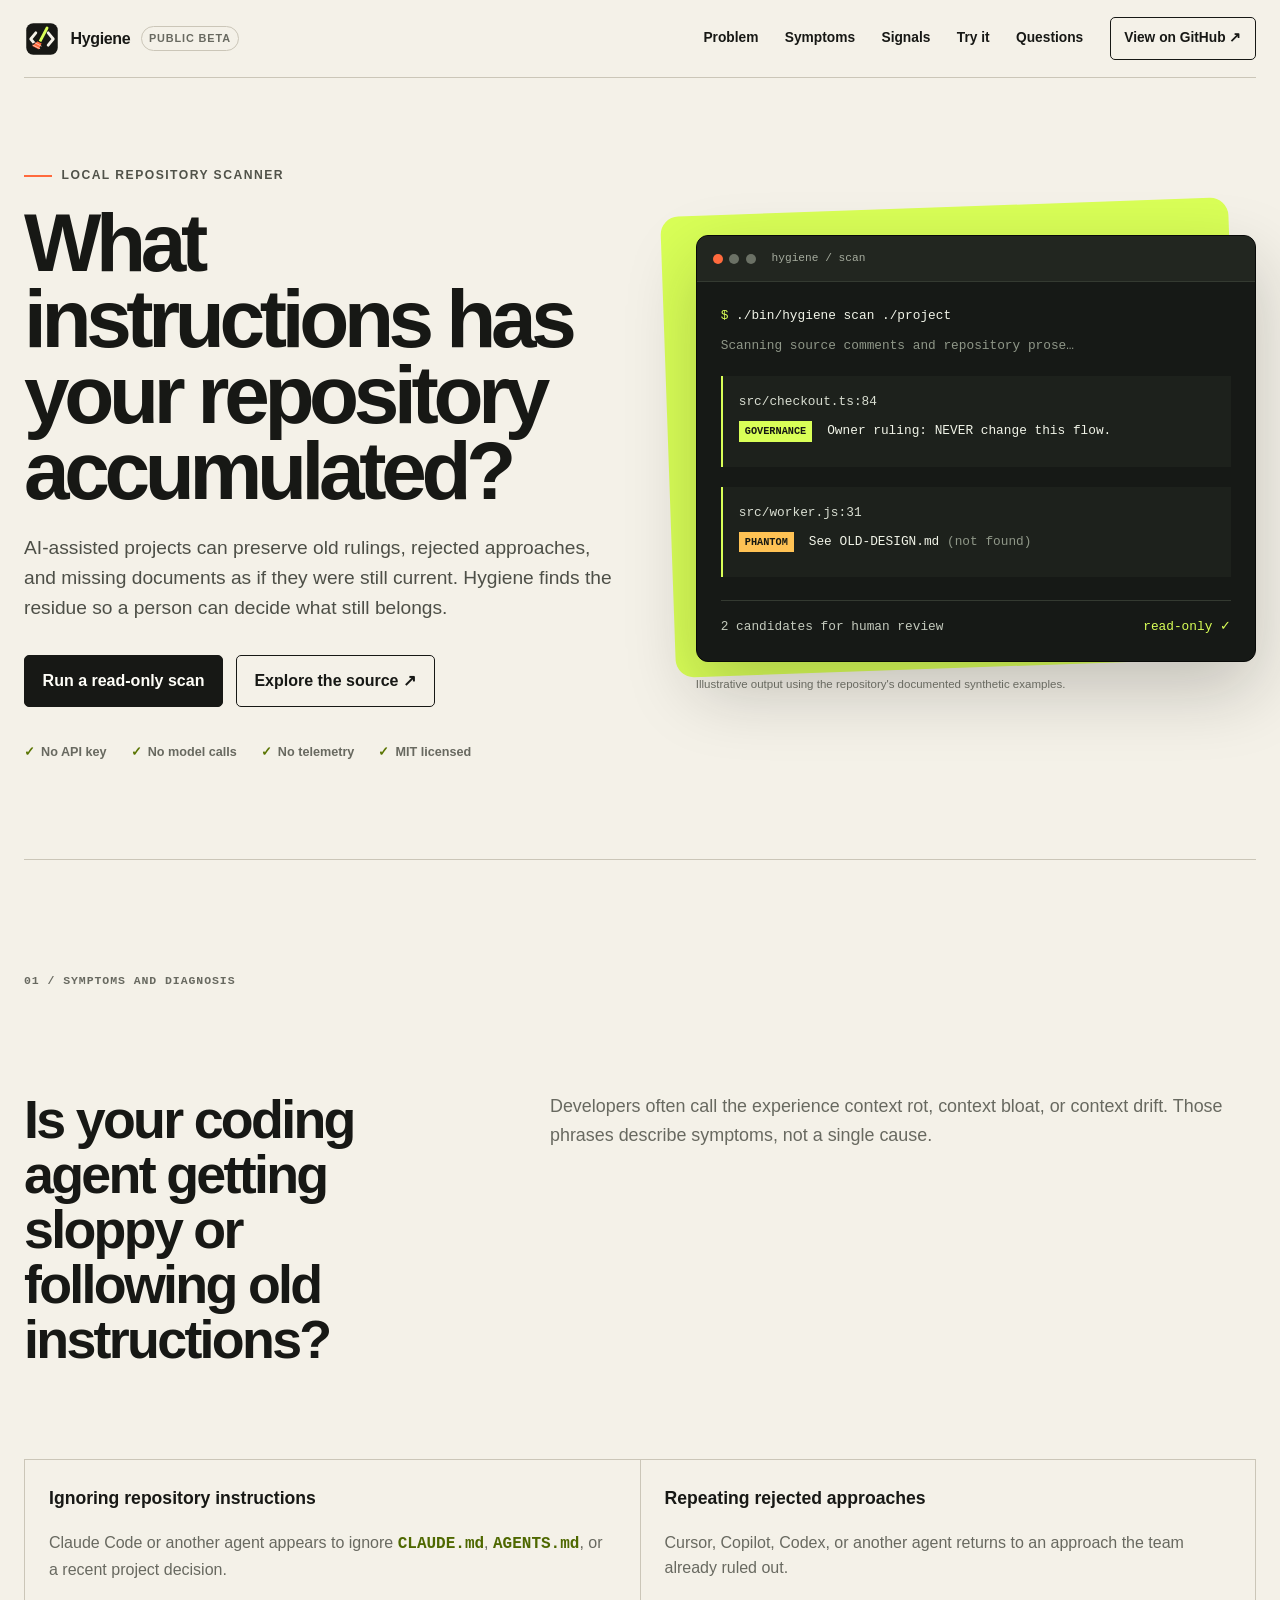
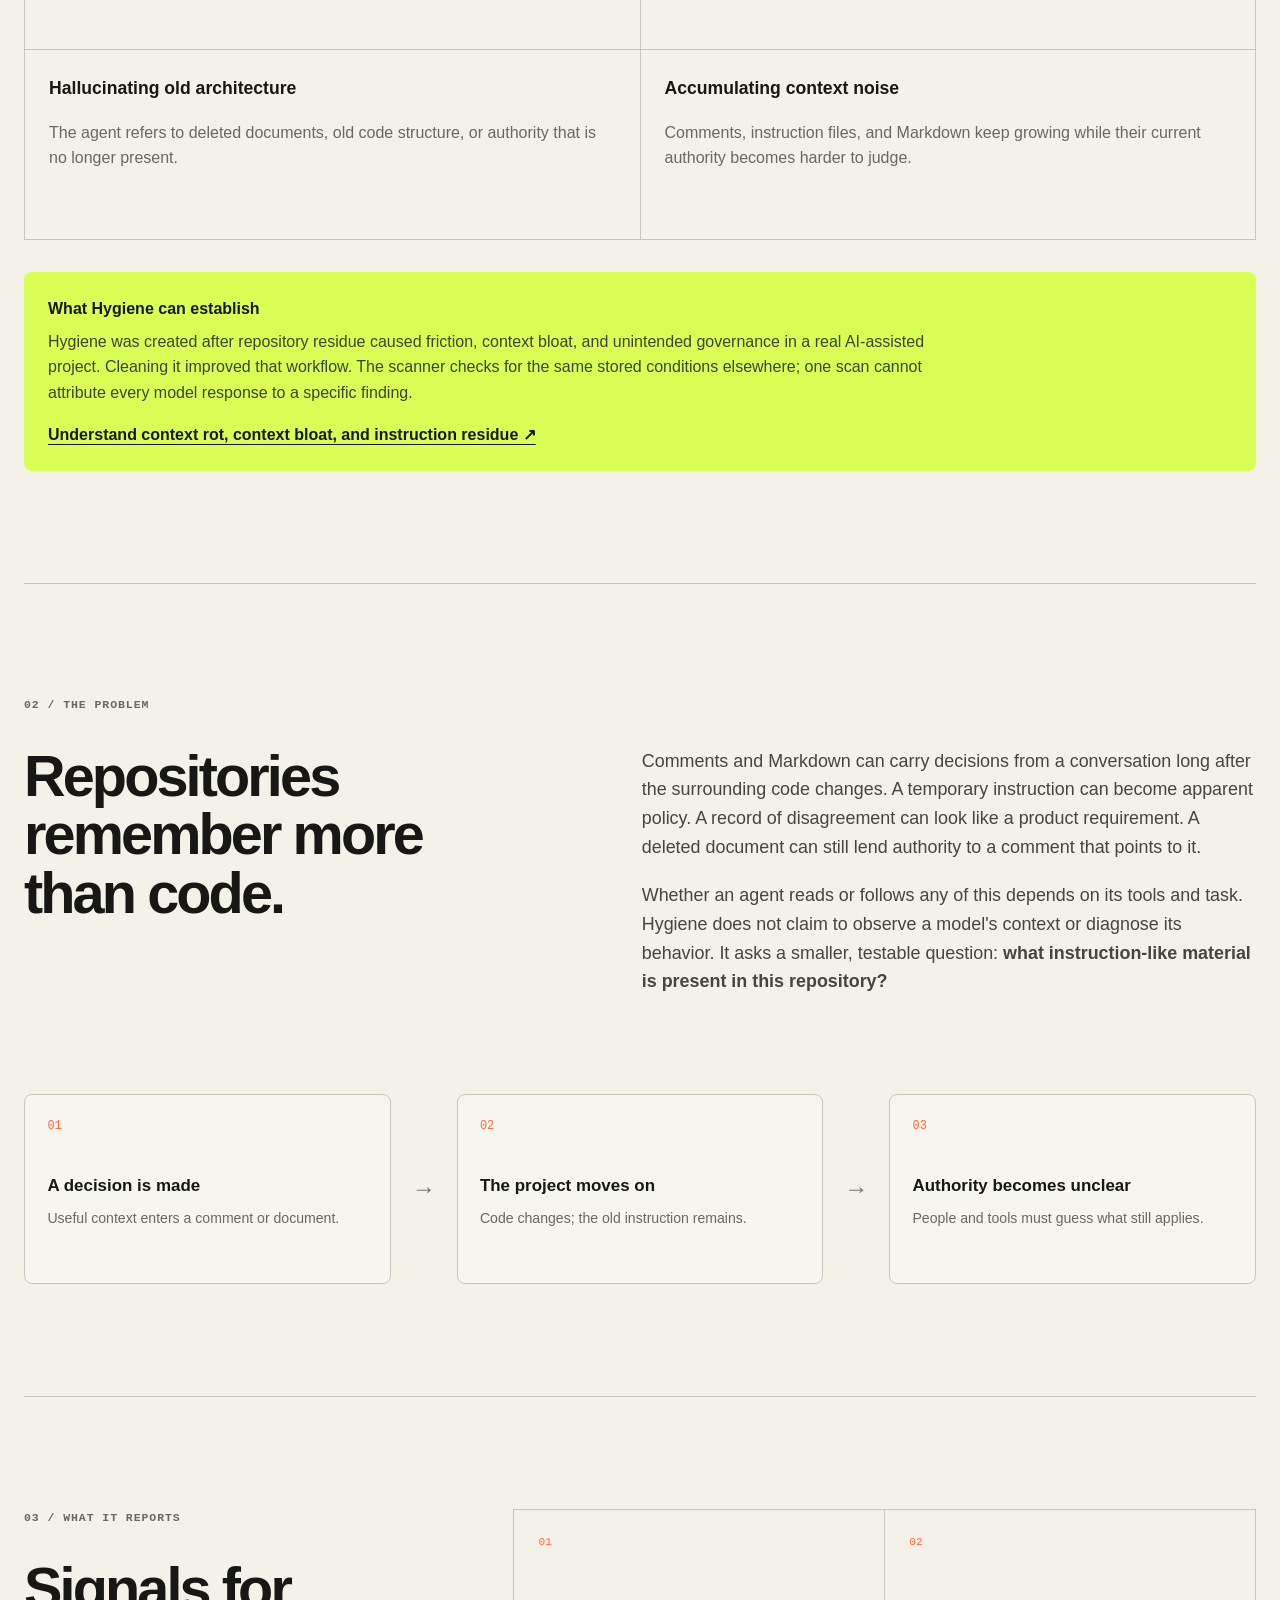
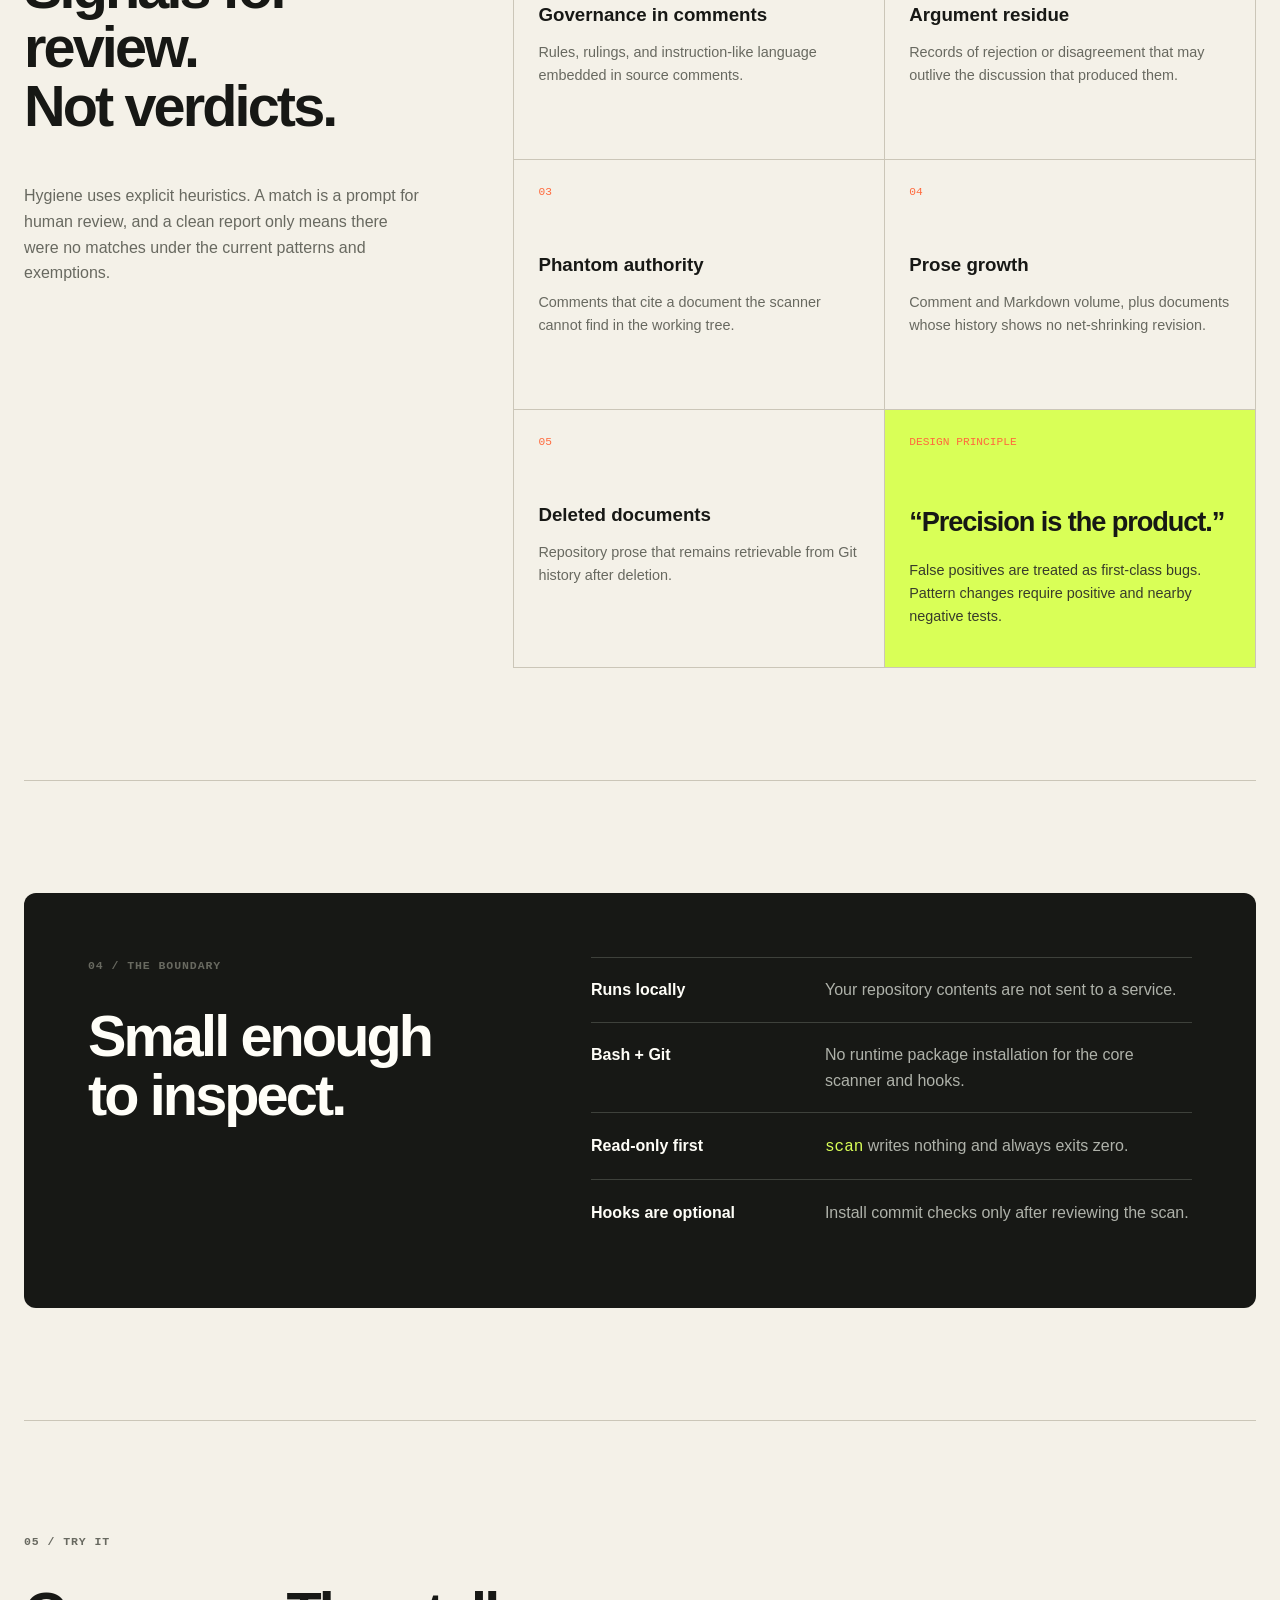
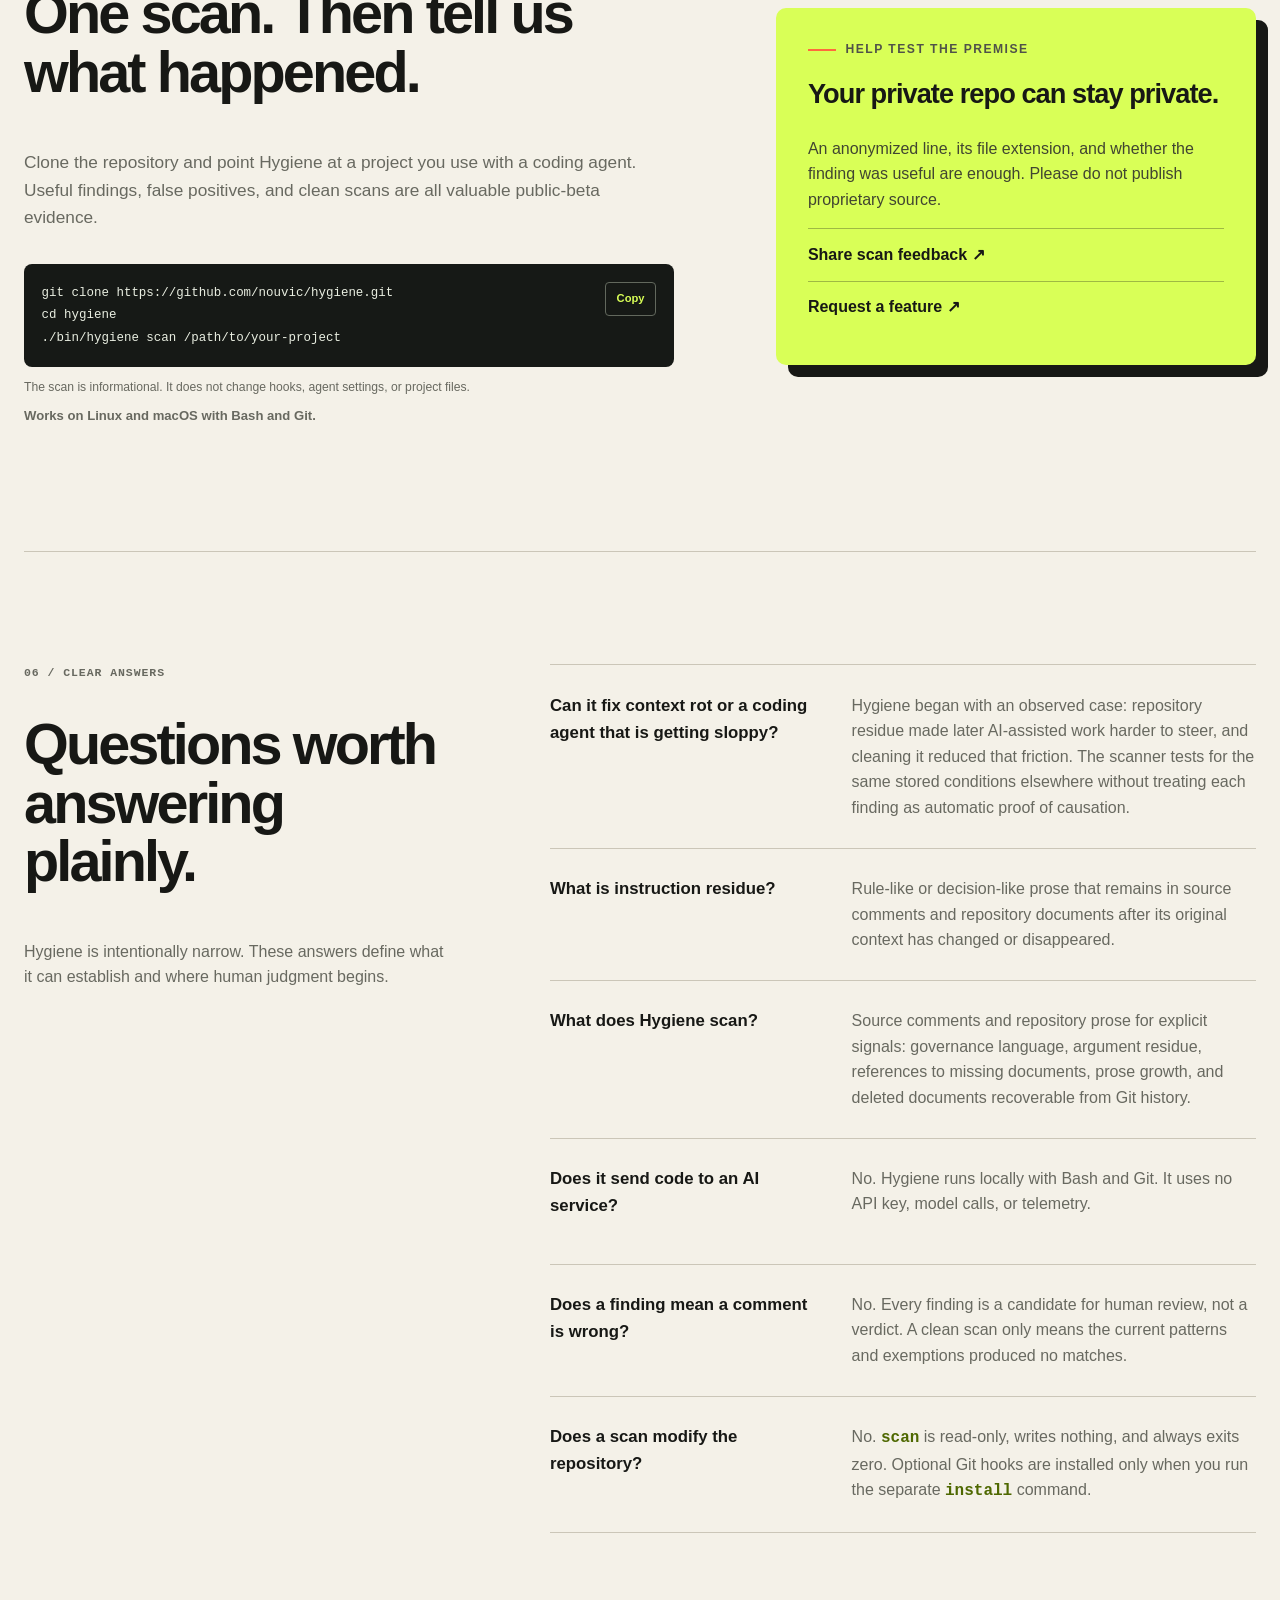
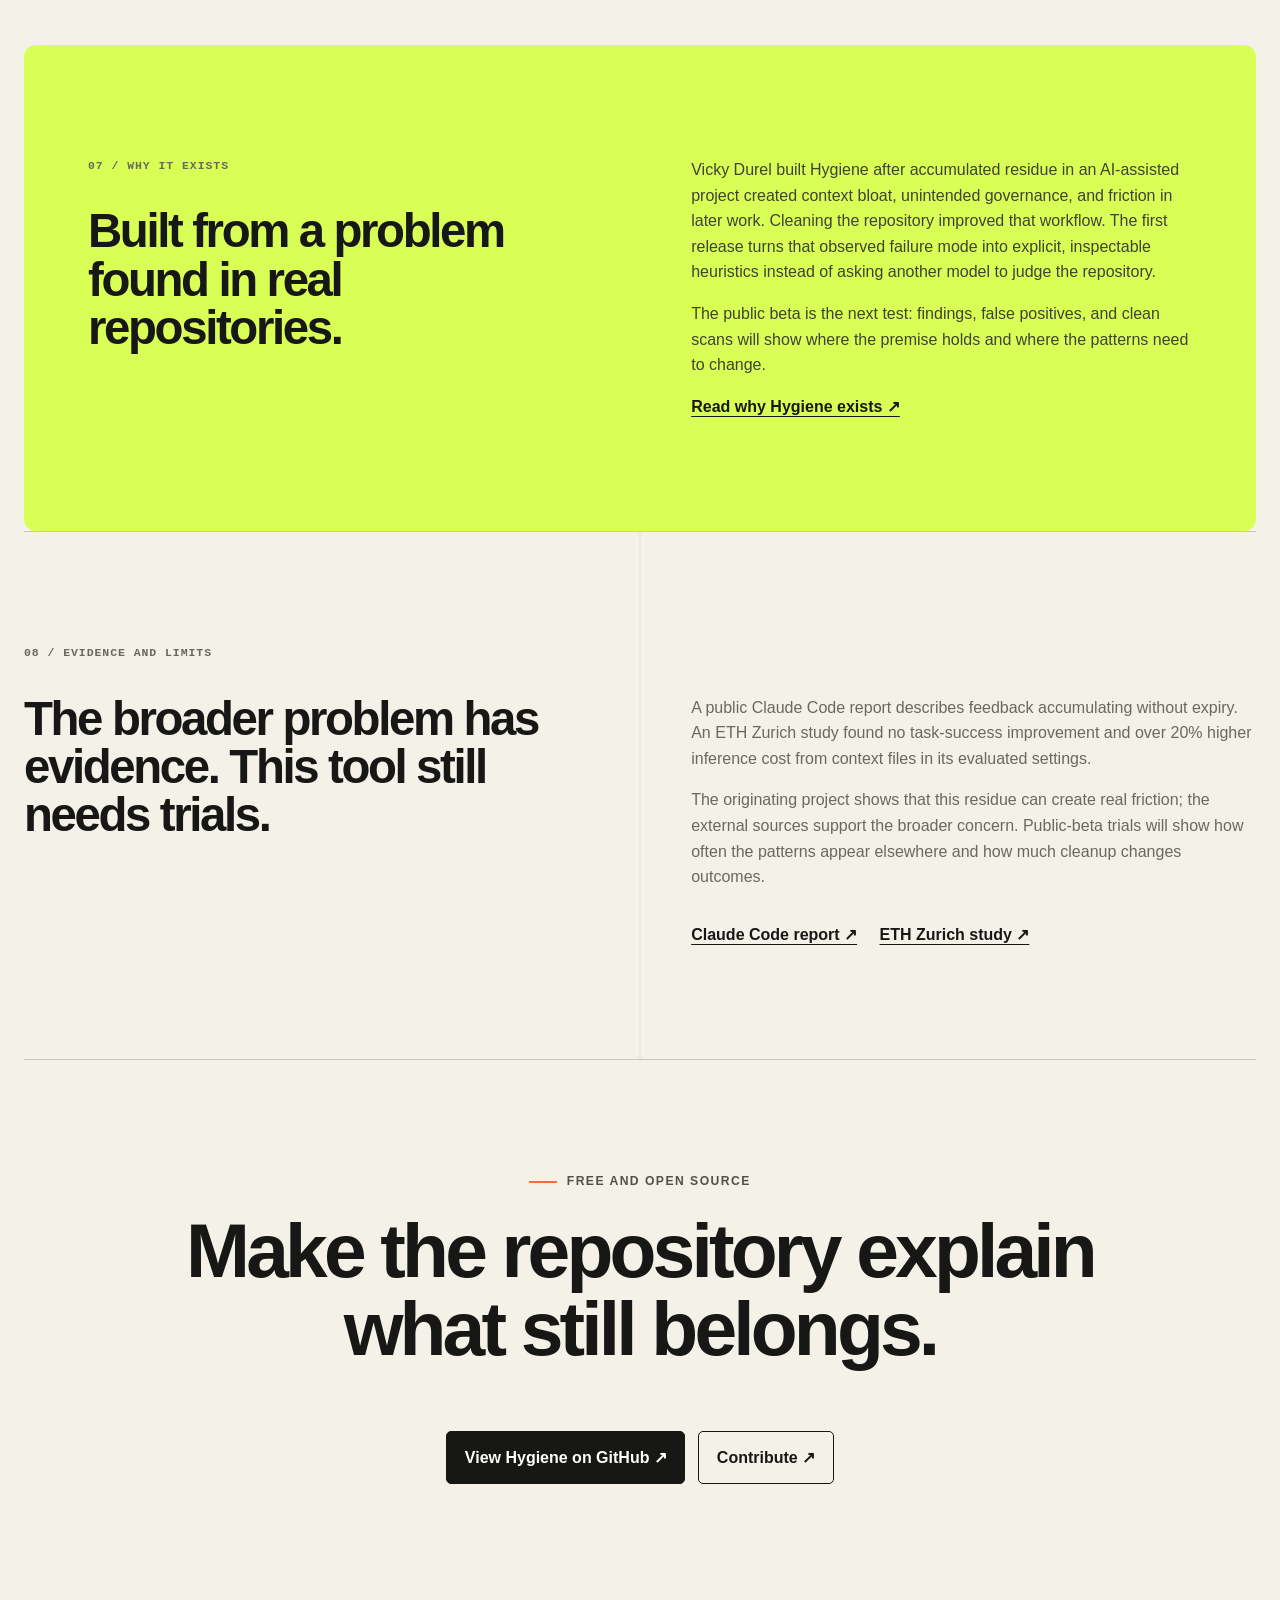
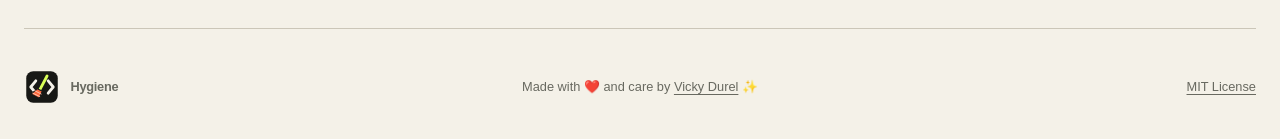
==== commit 4d736c56: "feat: publish context rot diagnostic guide" ====
--- a/index.html
+++ b/index.html
@@ -4,7 +4,7 @@
   <meta charset="utf-8">
   <meta name="viewport" content="width=device-width, initial-scale=1">
   <title>Hygiene: Find Stale Instructions in AI-Assisted Repositories</title>
-  <meta name="description" content="Scan AI-assisted repositories for stale instructions, argument residue, phantom authority, and growing prose. Free, local, read-only, and open source.">
+  <meta name="description" content="Check whether stale repository instructions, missing documents, or growing prose may be contributing to AI coding context bloat or context rot.">
   <meta name="author" content="Vicky Durel">
   <meta name="robots" content="index, follow, max-image-preview:large, max-snippet:-1, max-video-preview:-1">
   <meta name="theme-color" content="#171815">
@@ -78,6 +78,13 @@
         }
       }, {
         "@type": "Question",
+        "name": "Can Hygiene fix context rot or an AI coding agent that is getting sloppy?",
+        "acceptedAnswer": {
+          "@type": "Answer",
+          "text": "Hygiene was created after repository residue caused friction, context bloat, and unintended governance in a real AI-assisted project. It checks for the same stored conditions elsewhere, but one scan cannot attribute every model response to a specific finding."
+        }
+      }, {
+        "@type": "Question",
         "name": "What does Hygiene scan?",
         "acceptedAnswer": {
           "@type": "Answer",
@@ -119,6 +126,7 @@
     </a>
     <nav aria-label="Primary navigation">
       <a href="#problem">Problem</a>
+      <a href="#symptoms">Symptoms</a>
       <a href="#signals">Signals</a>
       <a href="#try-it">Try it</a>
       <a href="#questions">Questions</a>
@@ -171,8 +179,27 @@
       </div>
     </section>
 
+    <section class="symptoms section" id="symptoms">
+      <div class="symptoms-intro">
+        <div class="section-label">01 / Symptoms and diagnosis</div>
+        <h2>Is your coding agent getting sloppy or following old instructions?</h2>
+        <p>Developers often call the experience context rot, context bloat, or context drift. Those phrases describe symptoms, not a single cause.</p>
+      </div>
+      <div class="symptom-grid">
+        <article><h3>Ignoring repository instructions</h3><p>Claude Code or another agent appears to ignore <code>CLAUDE.md</code>, <code>AGENTS.md</code>, or a recent project decision.</p></article>
+        <article><h3>Repeating rejected approaches</h3><p>Cursor, Copilot, Codex, or another agent returns to an approach the team already ruled out.</p></article>
+        <article><h3>Hallucinating old architecture</h3><p>The agent refers to deleted documents, old code structure, or authority that is no longer present.</p></article>
+        <article><h3>Accumulating context noise</h3><p>Comments, instruction files, and Markdown keep growing while their current authority becomes harder to judge.</p></article>
+      </div>
+      <div class="diagnostic-boundary">
+        <strong>What Hygiene can establish</strong>
+        <p>Hygiene was created after repository residue caused friction, context bloat, and unintended governance in a real AI-assisted project. Cleaning it improved that workflow. The scanner checks for the same stored conditions elsewhere; one scan cannot attribute every model response to a specific finding.</p>
+        <a href="guides/context-rot-and-instruction-residue/">Understand context rot, context bloat, and instruction residue ↗</a>
+      </div>
+    </section>
+
     <section class="problem section" id="problem">
-      <div class="section-label">01 / The problem</div>
+      <div class="section-label">02 / The problem</div>
       <div class="problem-grid">
         <div>
           <h2>Repositories remember more than code.</h2>
@@ -193,7 +220,7 @@
 
     <section class="signals section" id="signals">
       <div class="section-heading">
-        <div class="section-label">02 / What it reports</div>
+        <div class="section-label">03 / What it reports</div>
         <h2>Signals for review.<br>Not verdicts.</h2>
         <p>Hygiene uses explicit heuristics. A match is a prompt for human review, and a clean report only means there were no matches under the current patterns and exemptions.</p>
       </div>
@@ -234,7 +261,7 @@
     <section class="boundary section">
       <div class="boundary-card">
         <div>
-          <div class="section-label">03 / The boundary</div>
+          <div class="section-label">04 / The boundary</div>
           <h2>Small enough to inspect.</h2>
         </div>
         <div class="boundary-list">
@@ -248,7 +275,7 @@
 
     <section class="try section" id="try-it">
       <div class="try-copy">
-        <div class="section-label">04 / Try it</div>
+        <div class="section-label">05 / Try it</div>
         <h2>One scan. Then tell us what happened.</h2>
         <p>Clone the repository and point Hygiene at a project you use with a coding agent. Useful findings, false positives, and clean scans are all valuable public-beta evidence.</p>
         <div class="command" role="group" aria-label="Clone and scan commands">
@@ -269,12 +296,16 @@
 
     <section class="faq section" id="questions">
       <div class="faq-intro">
-        <div class="section-label">05 / Clear answers</div>
+        <div class="section-label">06 / Clear answers</div>
         <h2>Questions worth answering plainly.</h2>
         <p>Hygiene is intentionally narrow. These answers define what it can establish and where human judgment begins.</p>
       </div>
       <div class="faq-list">
         <article>
+          <h3>Can it fix context rot or a coding agent that is getting sloppy?</h3>
+          <p>Hygiene began with an observed case: repository residue made later AI-assisted work harder to steer, and cleaning it reduced that friction. The scanner tests for the same stored conditions elsewhere without treating each finding as automatic proof of causation.</p>
+        </article>
+        <article>
           <h3>What is instruction residue?</h3>
           <p>Rule-like or decision-like prose that remains in source comments and repository documents after its original context has changed or disappeared.</p>
         </article>
@@ -299,23 +330,23 @@
 
     <section class="origin section" aria-labelledby="origin-title">
       <div>
-        <div class="section-label">06 / Why it exists</div>
+        <div class="section-label">07 / Why it exists</div>
         <h2 id="origin-title">Built from a problem found in real repositories.</h2>
       </div>
       <div class="origin-copy">
-        <p>Vicky Durel built Hygiene after seeing AI-assisted work leave behind old rulings, rejected approaches, and references whose authority was no longer clear. The first release turns that observation into explicit, inspectable heuristics instead of asking another model to judge the repository.</p>
+        <p>Vicky Durel built Hygiene after accumulated residue in an AI-assisted project created context bloat, unintended governance, and friction in later work. Cleaning the repository improved that workflow. The first release turns that observed failure mode into explicit, inspectable heuristics instead of asking another model to judge the repository.</p>
         <p>The public beta is the next test: findings, false positives, and clean scans will show where the premise holds and where the patterns need to change.</p>
         <a href="https://github.com/nouvic/hygiene#why-this-exists">Read why Hygiene exists ↗</a>
       </div>
     </section>
 
     <section class="evidence section">
-      <div class="section-label">07 / Evidence and limits</div>
+      <div class="section-label">08 / Evidence and limits</div>
       <div class="evidence-grid">
         <h2>The broader problem has evidence. This tool still needs trials.</h2>
         <div>
           <p>A public Claude Code report describes feedback accumulating without expiry. An ETH Zurich study found no task-success improvement and over 20% higher inference cost from context files in its evaluated settings.</p>
-          <p>Neither source proves Hygiene is effective, or that this specific residue is widespread. That is why this is a public beta and why clean scans matter as much as findings.</p>
+          <p>The originating project shows that this residue can create real friction; the external sources support the broader concern. Public-beta trials will show how often the patterns appear elsewhere and how much cleanup changes outcomes.</p>
           <div class="source-links">
             <a href="https://github.com/anthropics/claude-code/issues/34776">Claude Code report ↗</a>
             <a href="https://www.sri.inf.ethz.ch/publications/gloaguen2026agentsmd">ETH Zurich study ↗</a>
--- a/styles.css
+++ b/styles.css
@@ -88,6 +88,19 @@
 .residue-flow strong { display: block; margin-bottom: .5rem; font-size: 1.06rem; }
 .residue-flow p { margin: 0; color: var(--muted); font-size: .88rem; }
 .flow-arrow { color: #77786f; font-size: 1.5rem; }
+.symptoms-intro { display: grid; grid-template-columns: .75fr 1.25fr; gap: 8vw; }
+.symptoms-intro .section-label { grid-column: 1 / -1; margin-bottom: 0; }
+.symptoms-intro h2 { font-size: clamp(2.4rem, 4.2vw, 4.5rem); }
+.symptoms-intro > p { color: var(--muted); font-size: 1.12rem; }
+.symptom-grid { display: grid; grid-template-columns: 1fr 1fr; margin-top: 3rem; border-top: 1px solid var(--line); border-left: 1px solid var(--line); }
+.symptom-grid article { min-height: 190px; padding: 1.5rem; border-right: 1px solid var(--line); border-bottom: 1px solid var(--line); }
+.symptom-grid h3 { font-size: 1.1rem; }
+.symptom-grid p { color: var(--muted); }
+.symptom-grid code { color: #4e6800; font-weight: 700; }
+.diagnostic-boundary { margin-top: 2rem; padding: 1.5rem; background: var(--acid); border-radius: 8px; }
+.diagnostic-boundary strong { display: block; margin-bottom: .45rem; }
+.diagnostic-boundary p { max-width: 900px; color: #3f432f; }
+.diagnostic-boundary a { font-weight: 800; }
 
 .signals { display: grid; grid-template-columns: .7fr 1.3fr; gap: 7vw; }
 .section-heading { position: sticky; top: 2rem; align-self: start; }
@@ -145,12 +158,29 @@
 footer { display: grid; grid-template-columns: 1fr 1fr 1fr; align-items: center; padding: 2.5rem 0; border-top: 1px solid var(--line); color: var(--muted); font-size: .8rem; }
 footer p { margin: 0; text-align: center; }
 footer p:last-child { text-align: right; }
+.guide { width: min(calc(100% - 3rem), 900px); margin: 0 auto; padding: 6rem 0; }
+.guide article > h1 { max-width: 880px; font-size: clamp(3.2rem, 7vw, 6.3rem); }
+.guide-lede { color: #4d4f47; font-size: 1.3rem; }
+.guide article > h2 { margin-top: 5rem; font-size: clamp(2rem, 4vw, 3.4rem); }
+.guide article > p, .guide article > ul, .guide article > ol { font-size: 1.06rem; }
+.guide li { margin-bottom: .65rem; }
+.answer-box { margin: 3rem 0; padding: 1.5rem; background: var(--acid); border-radius: 8px; }
+.answer-box p { margin: .4rem 0 0; color: #3f432f; }
+.guide-table { overflow-x: auto; }
+.guide table { width: 100%; border-collapse: collapse; background: rgba(255,255,255,.25); }
+.guide th, .guide td { padding: 1rem; border: 1px solid var(--line); text-align: left; vertical-align: top; }
+.guide thead th { background: var(--ink); color: var(--white); }
+.guide tbody th { min-width: 160px; }
+.guide pre { overflow-x: auto; padding: 1.4rem; background: var(--terminal); color: var(--white); border-radius: 8px; line-height: 1.7; }
+.guide-cta { margin-top: 5rem; padding: 2.5rem; background: var(--acid); border-radius: 10px; }
+.guide-cta h2 { margin-bottom: .7rem; font-size: 2.2rem; }
 
 @media (max-width: 900px) {
   nav > a:not(.nav-cta) { display: none; }
   .hero { grid-template-columns: 1fr; min-height: auto; gap: 5rem; }
   .terminal-wrap { max-width: 650px; }
   .problem-grid, .signals, .try, .evidence-grid, .boundary-card, .faq, .origin { grid-template-columns: 1fr; }
+  .symptoms-intro { grid-template-columns: 1fr; }
   .section-heading, .faq-intro { position: static; }
   .residue-flow { grid-template-columns: 1fr; }
   .flow-arrow { transform: rotate(90deg); justify-self: center; }
@@ -167,6 +197,7 @@
   h1 { font-size: clamp(3rem, 15vw, 4.5rem); }
   .section { padding: 5rem 0; }
   .signal-grid { grid-template-columns: 1fr; }
+  .symptom-grid { grid-template-columns: 1fr; }
   .signal-grid article { min-height: 210px; }
   .boundary-card { padding: 1.5rem; }
   .faq-list article { grid-template-columns: 1fr; gap: .4rem; }
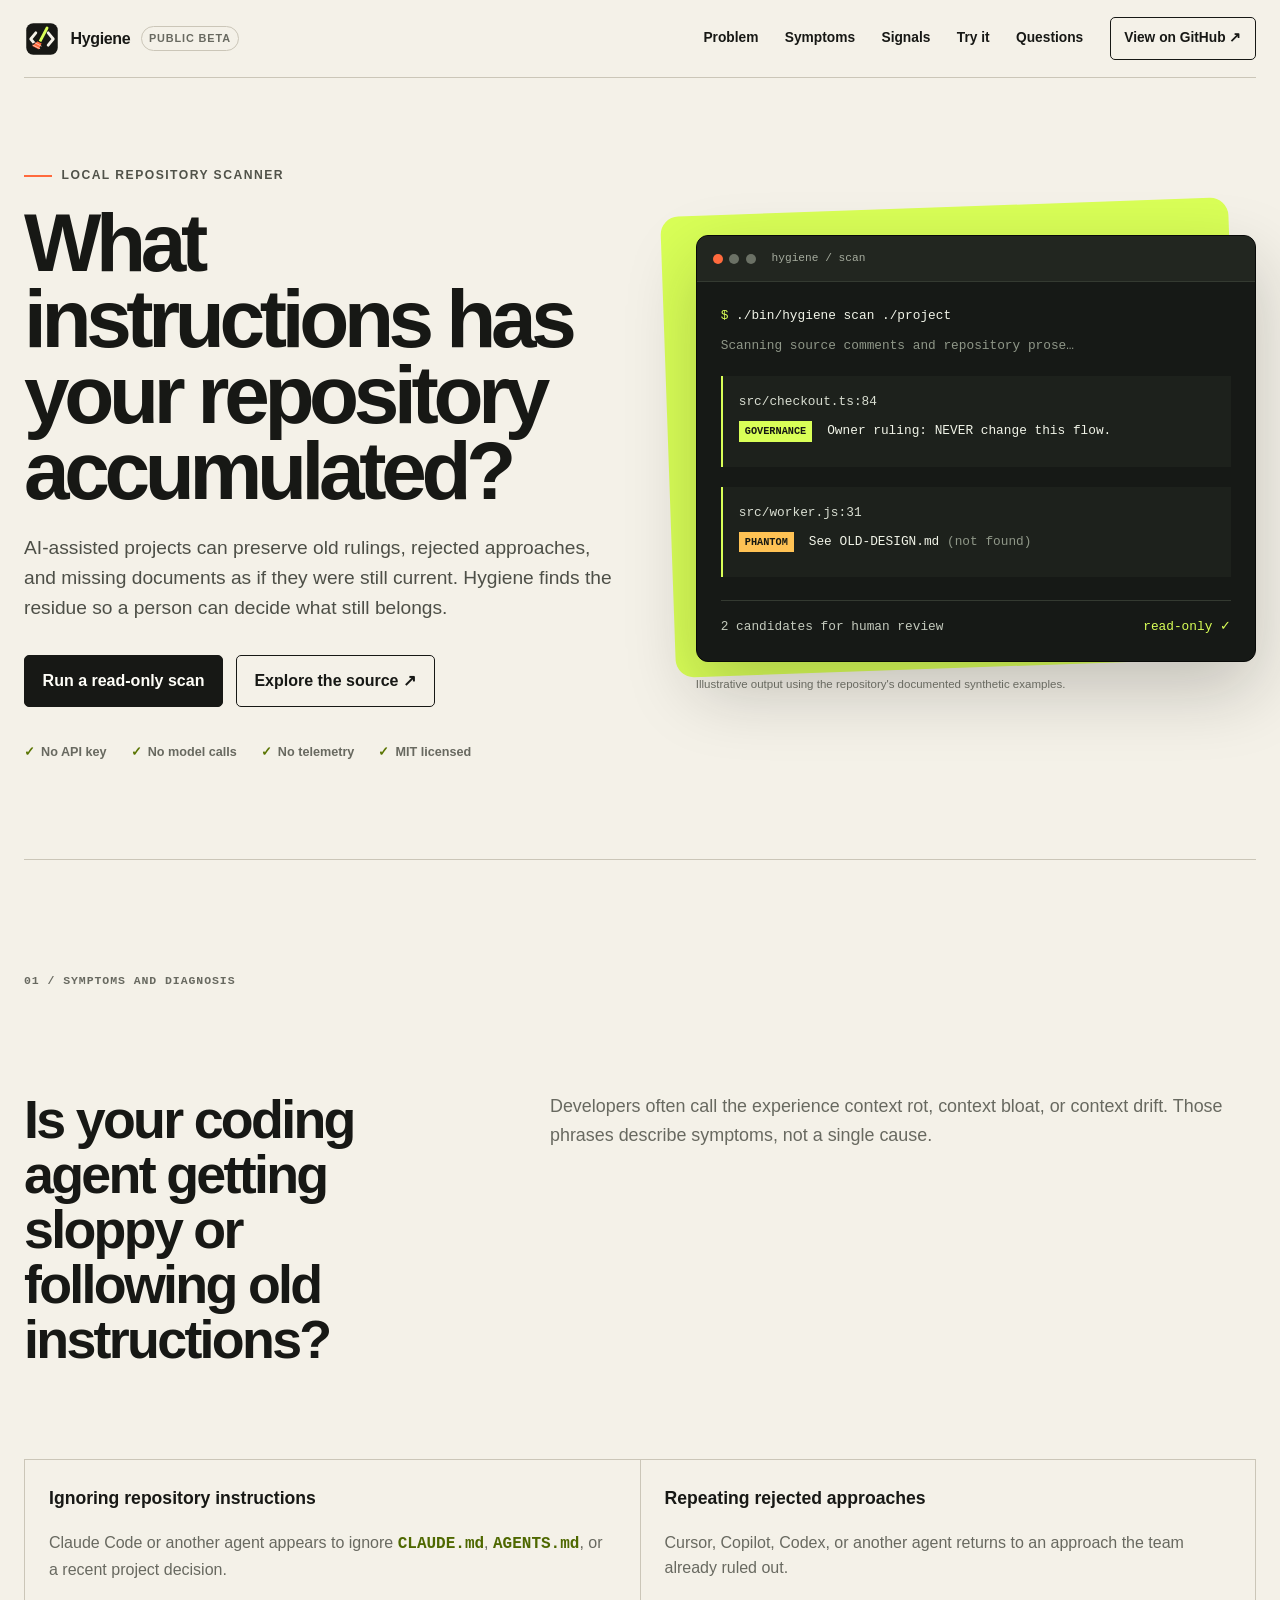
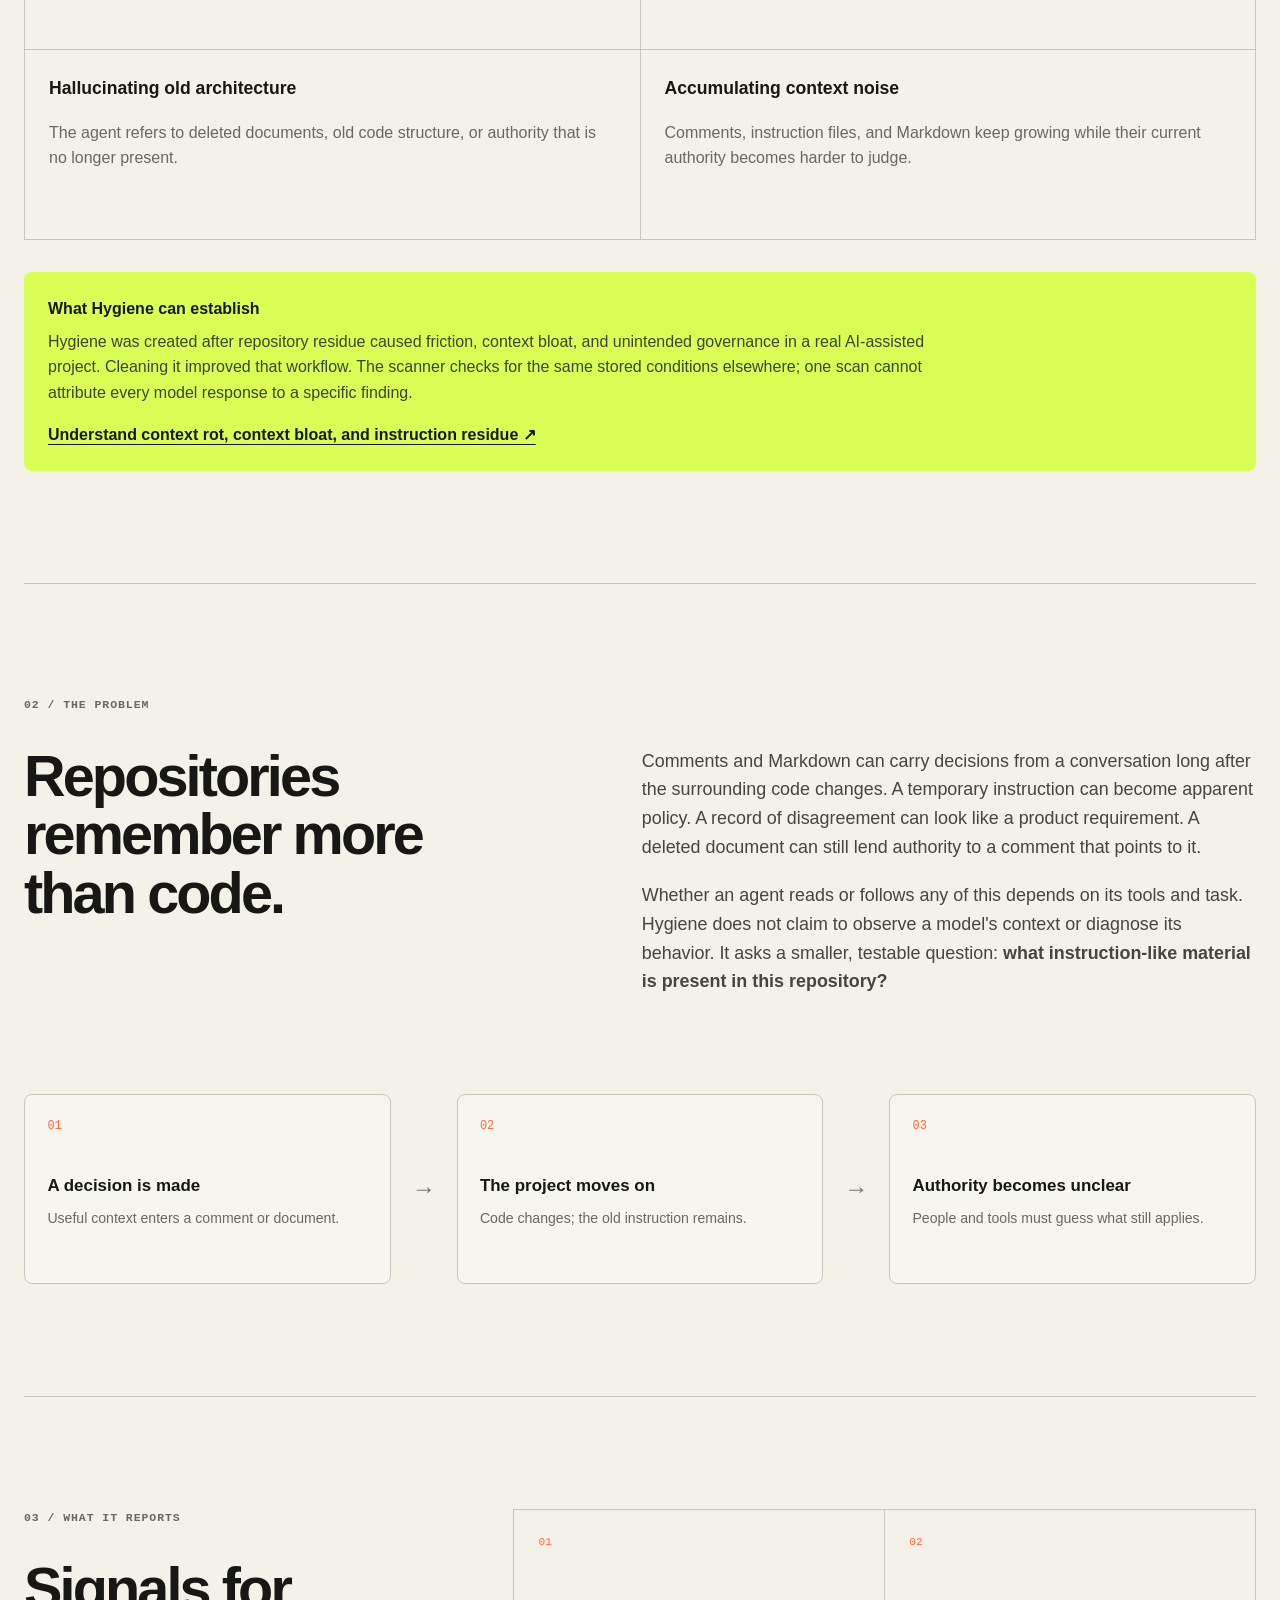
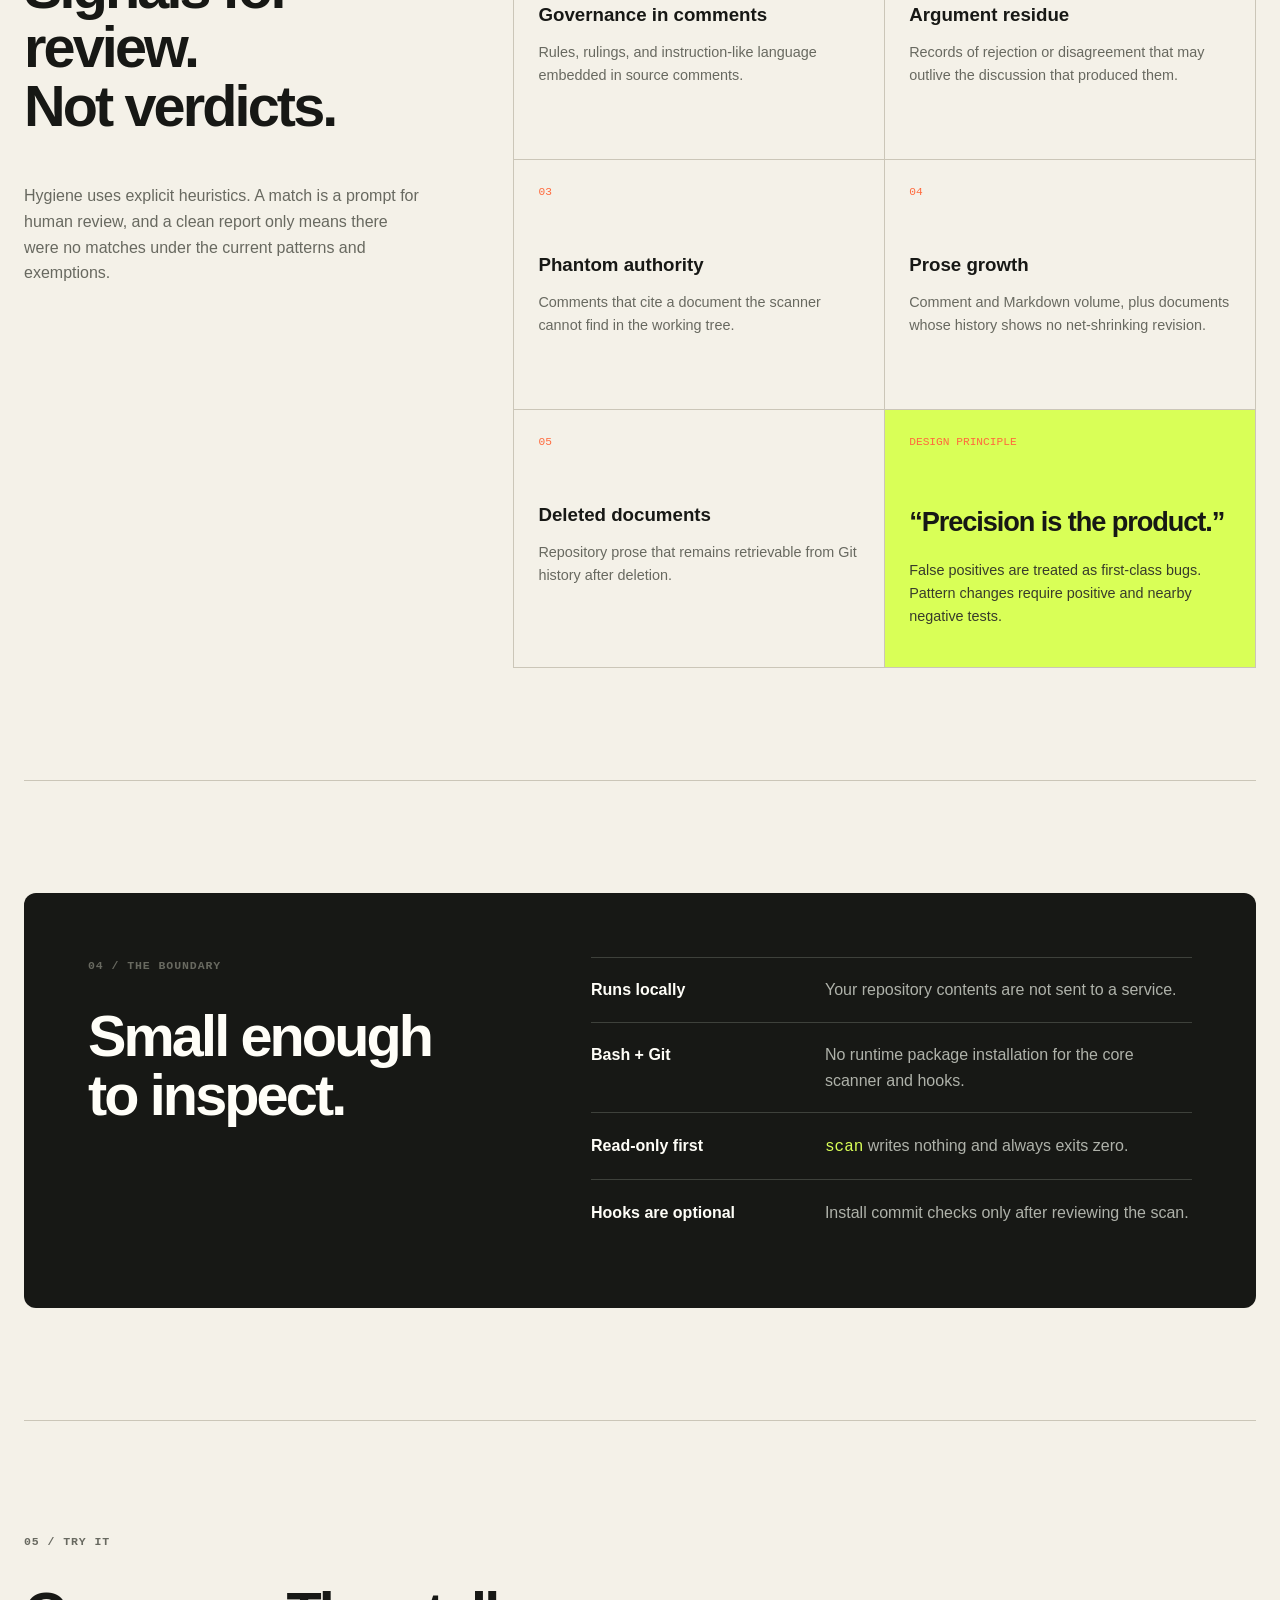
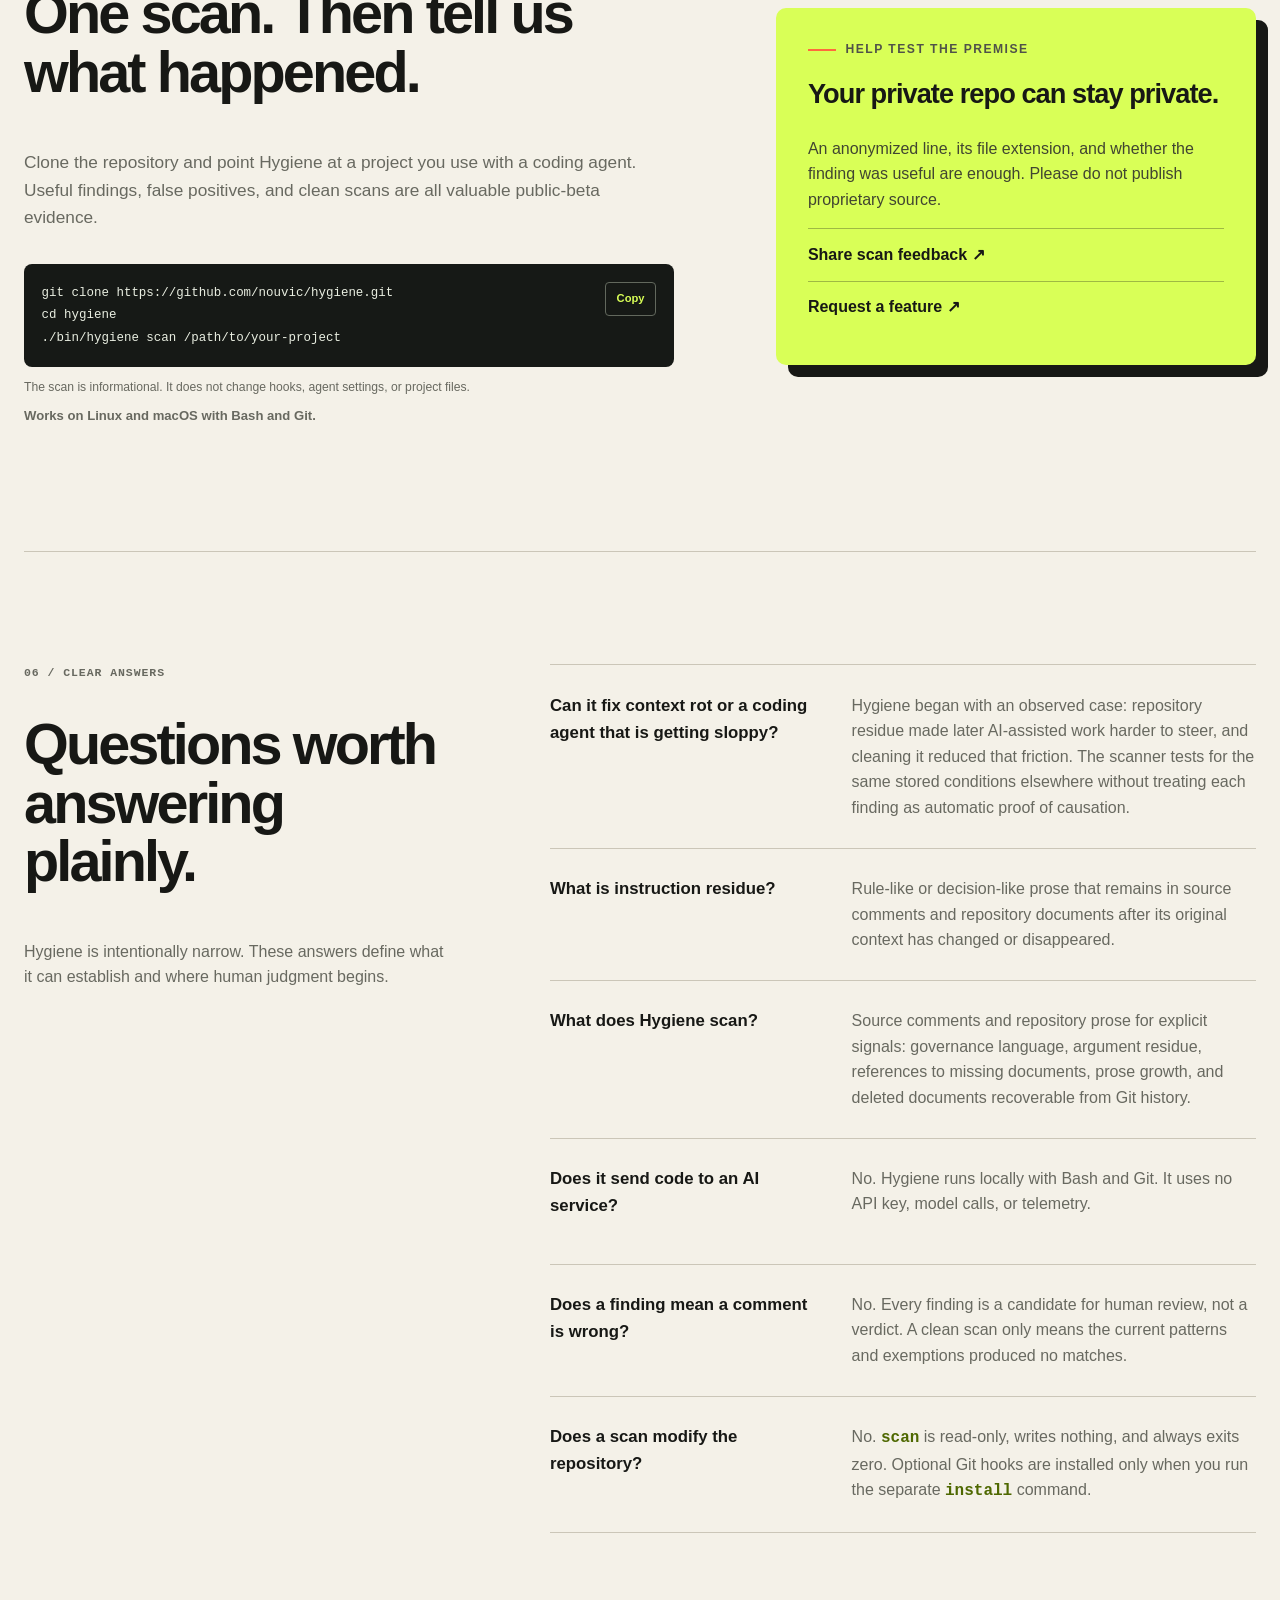
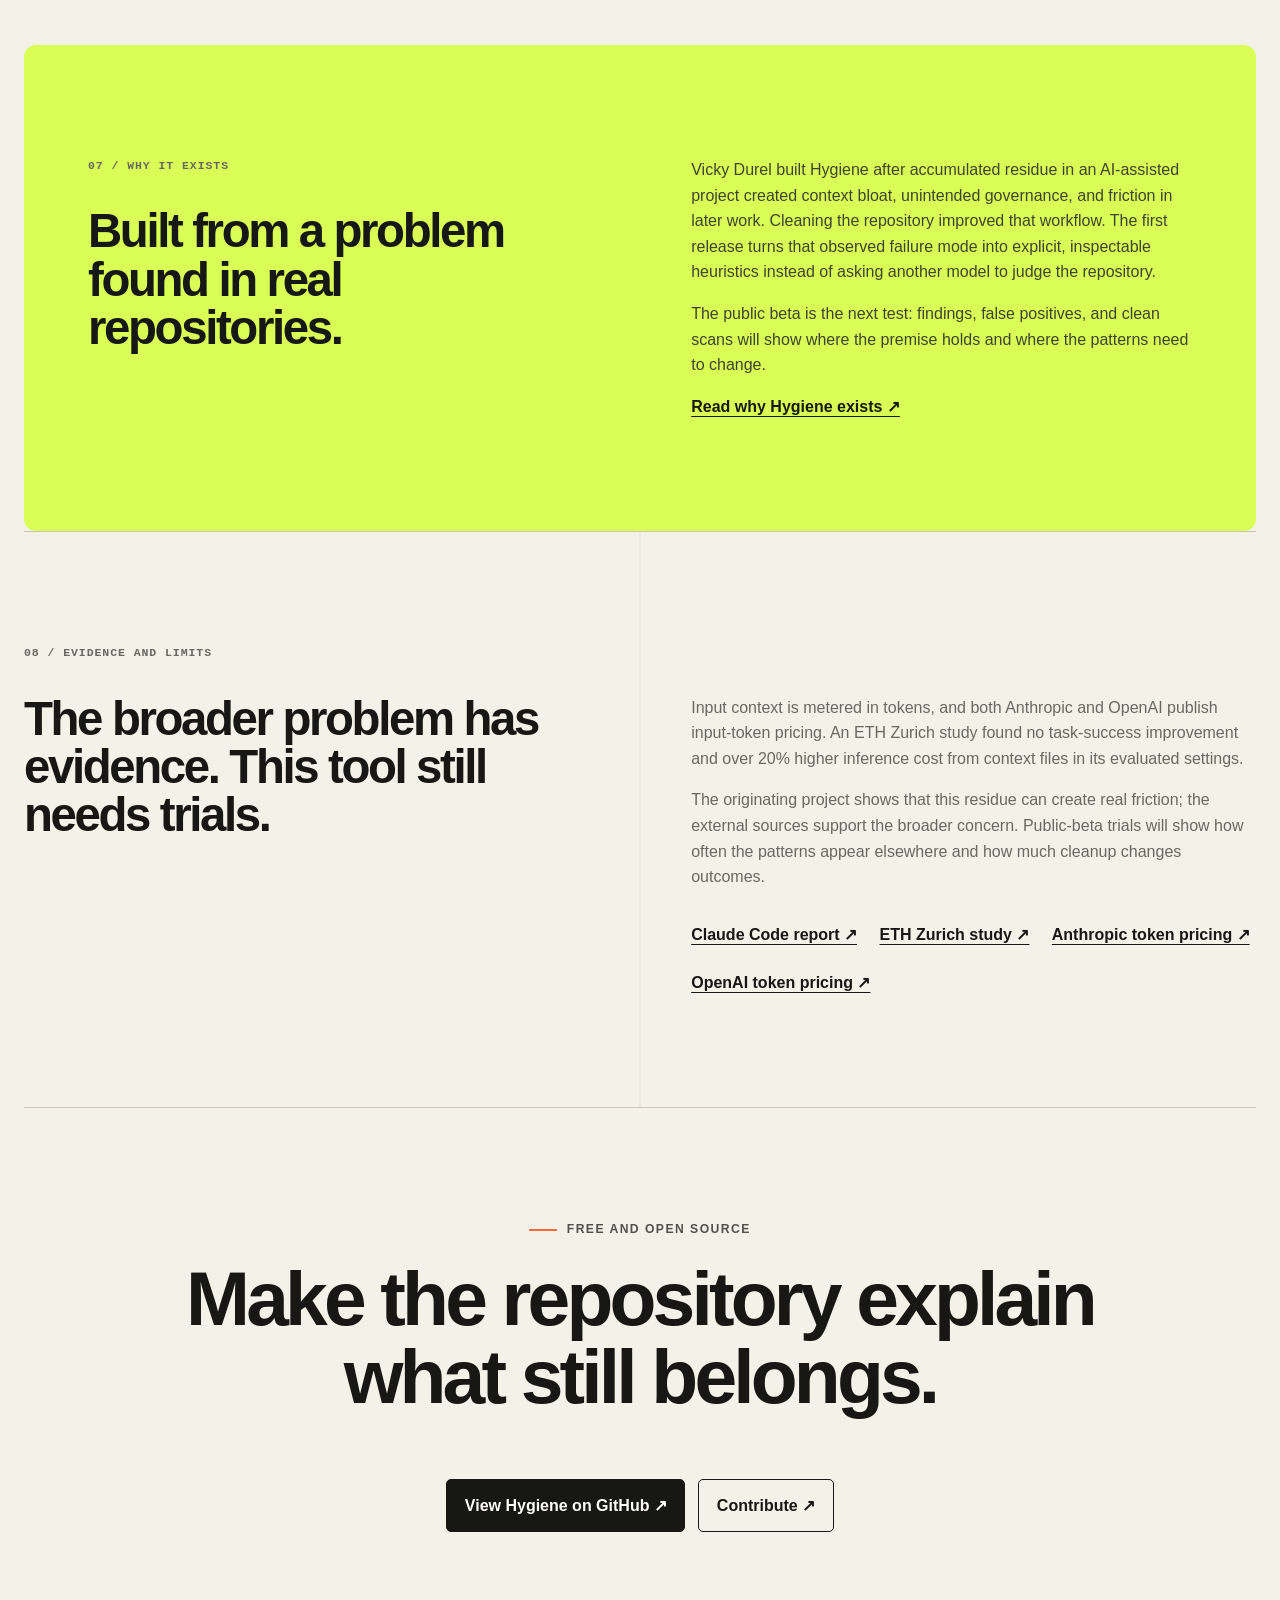
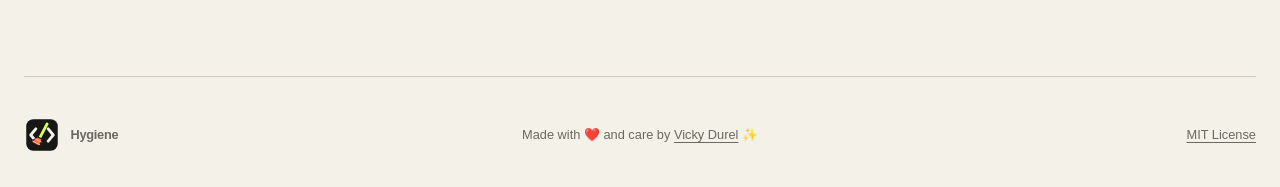
==== commit 8a27ded0: "docs: cite context bloat token costs" ====
--- a/index.html
+++ b/index.html
@@ -345,11 +345,13 @@
       <div class="evidence-grid">
         <h2>The broader problem has evidence. This tool still needs trials.</h2>
         <div>
-          <p>A public Claude Code report describes feedback accumulating without expiry. An ETH Zurich study found no task-success improvement and over 20% higher inference cost from context files in its evaluated settings.</p>
+          <p>Input context is metered in tokens, and both Anthropic and OpenAI publish input-token pricing. An ETH Zurich study found no task-success improvement and over 20% higher inference cost from context files in its evaluated settings.</p>
           <p>The originating project shows that this residue can create real friction; the external sources support the broader concern. Public-beta trials will show how often the patterns appear elsewhere and how much cleanup changes outcomes.</p>
           <div class="source-links">
             <a href="https://github.com/anthropics/claude-code/issues/34776">Claude Code report ↗</a>
             <a href="https://www.sri.inf.ethz.ch/publications/gloaguen2026agentsmd">ETH Zurich study ↗</a>
+            <a href="https://docs.anthropic.com/en/docs/about-claude/pricing">Anthropic token pricing ↗</a>
+            <a href="https://platform.openai.com/pricing">OpenAI token pricing ↗</a>
           </div>
         </div>
       </div>
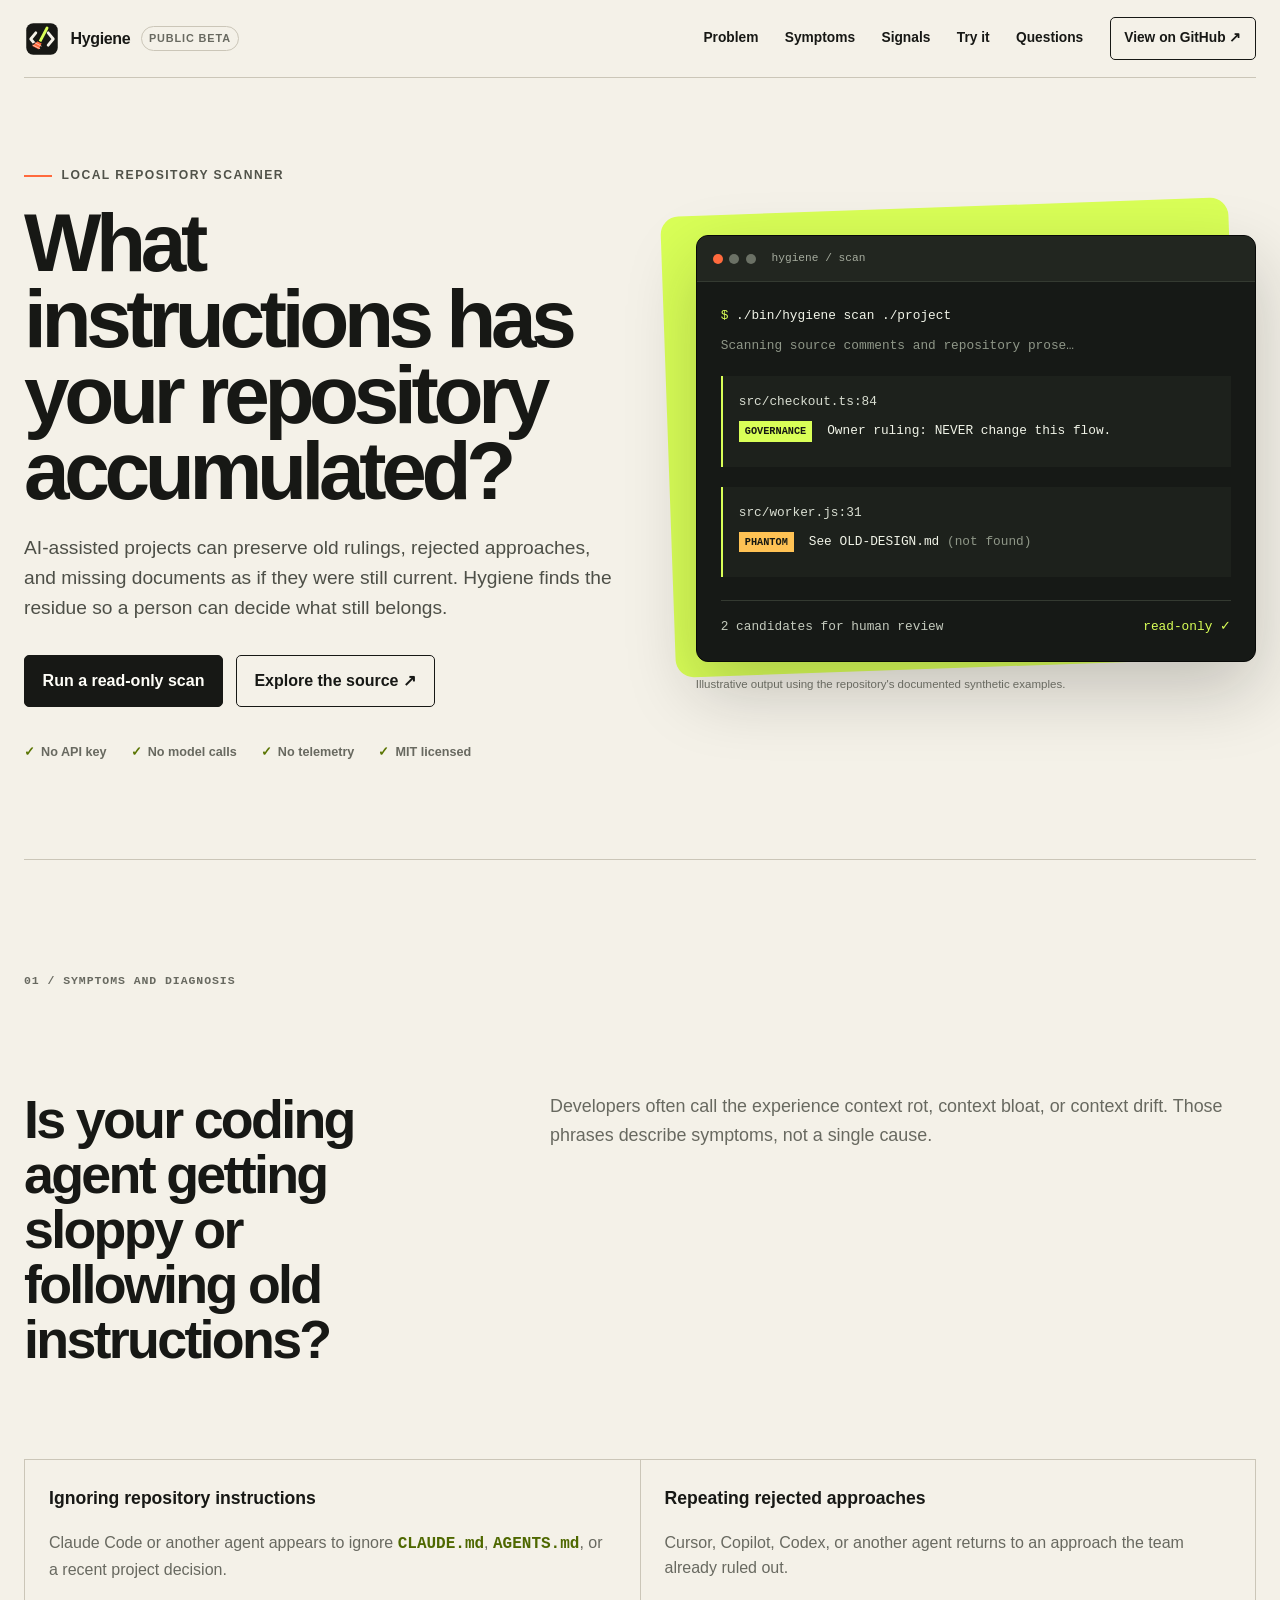
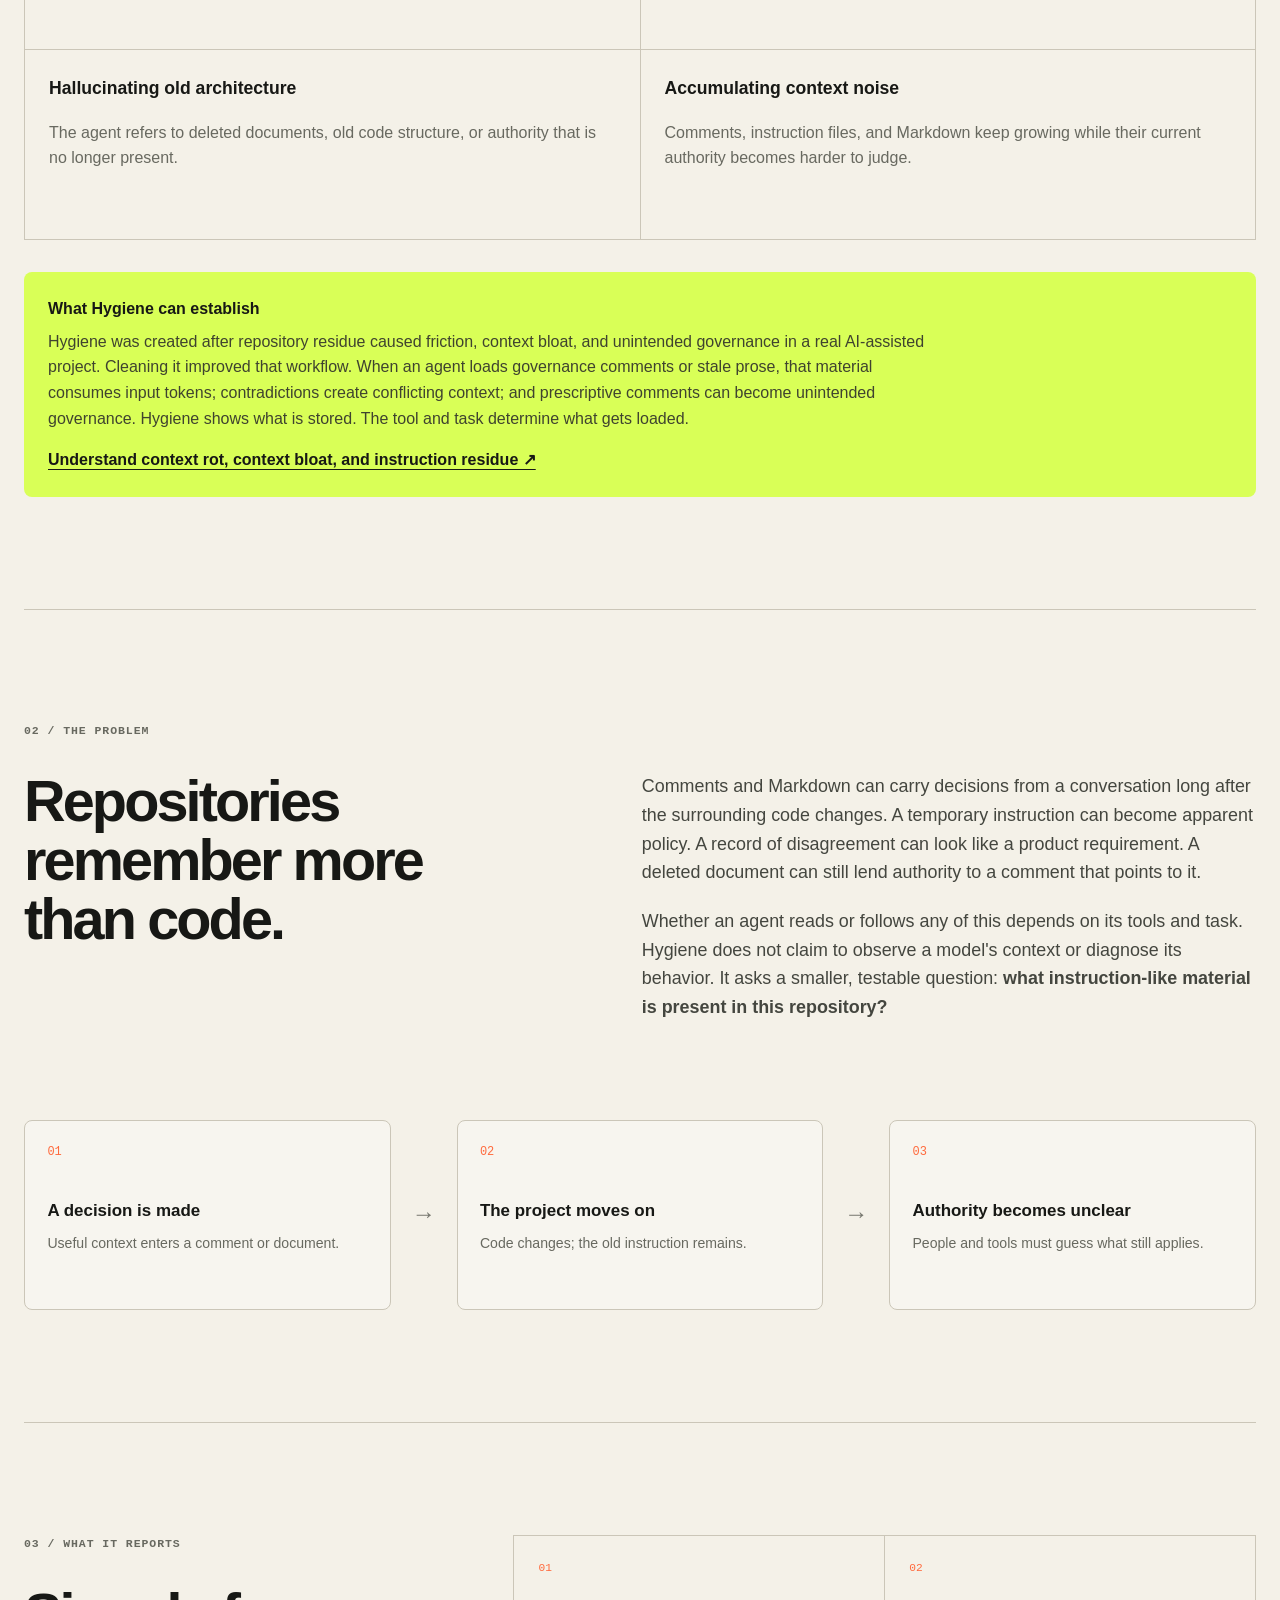
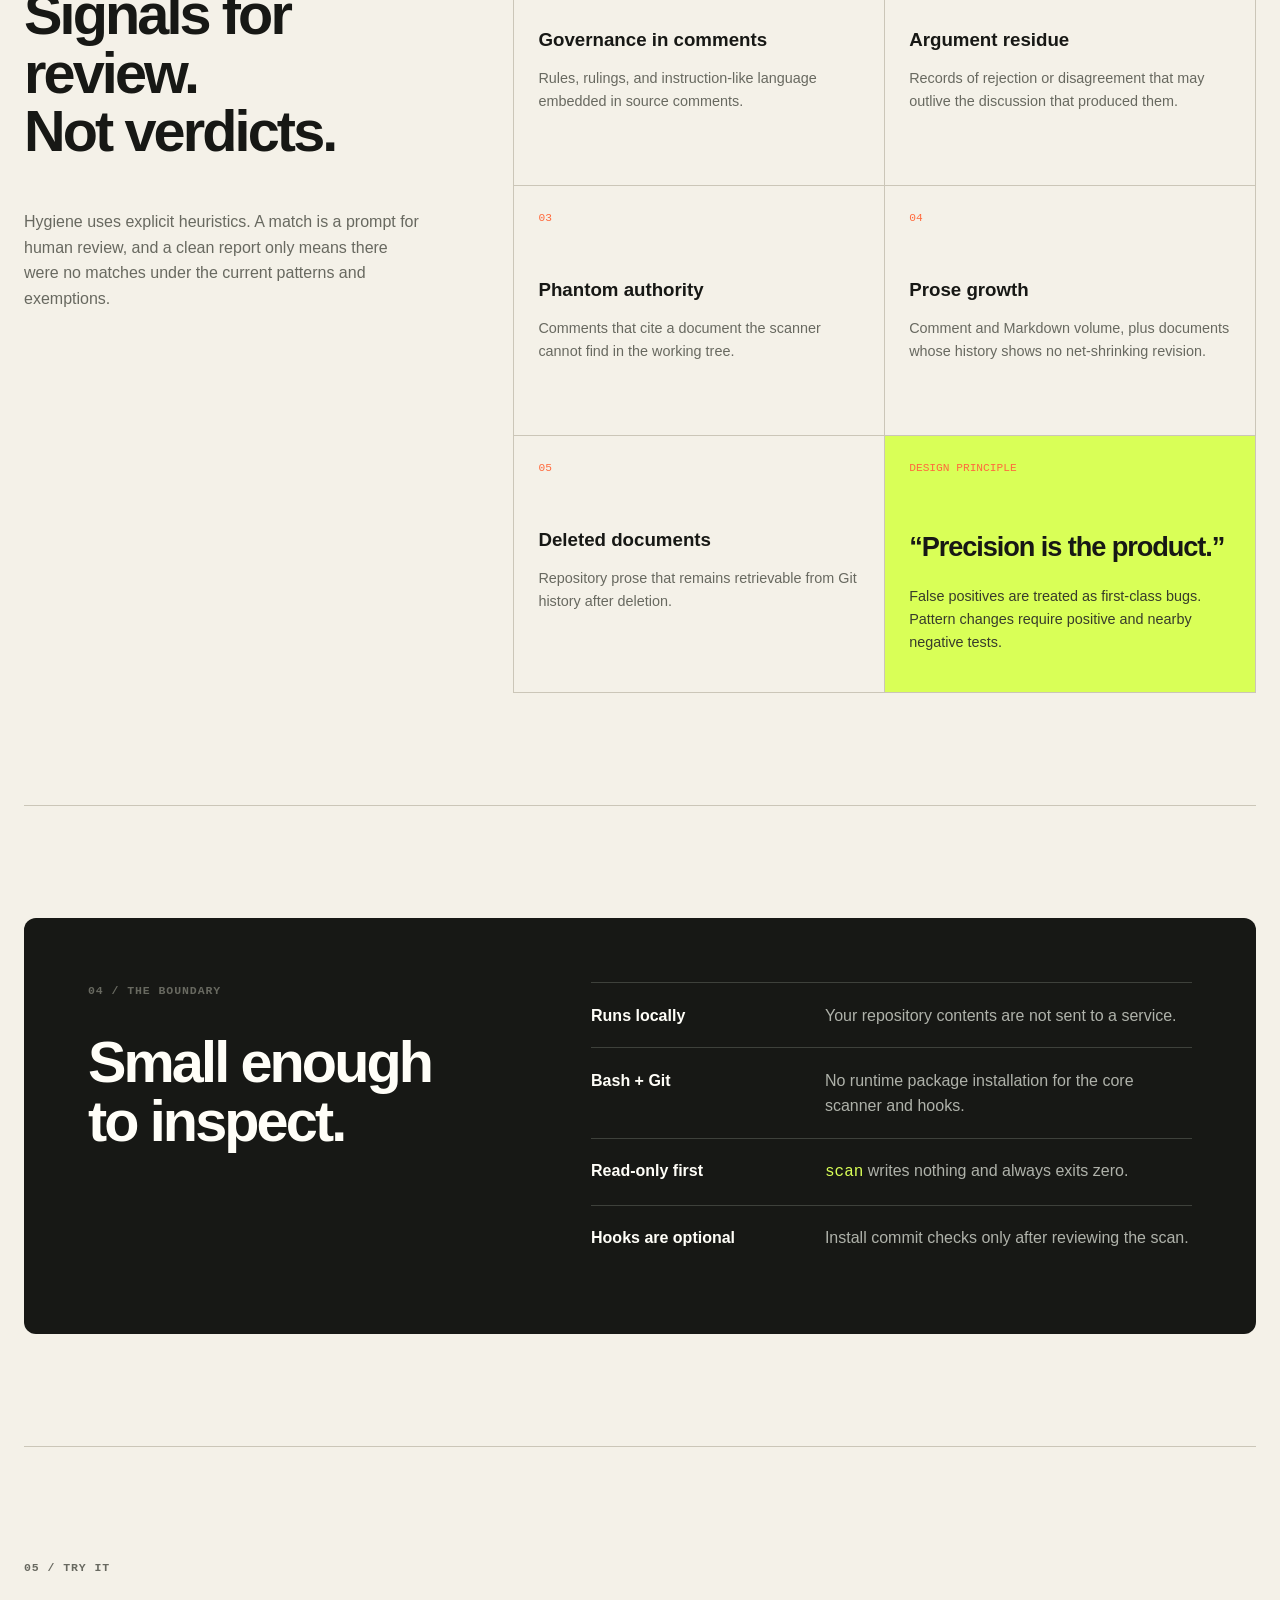
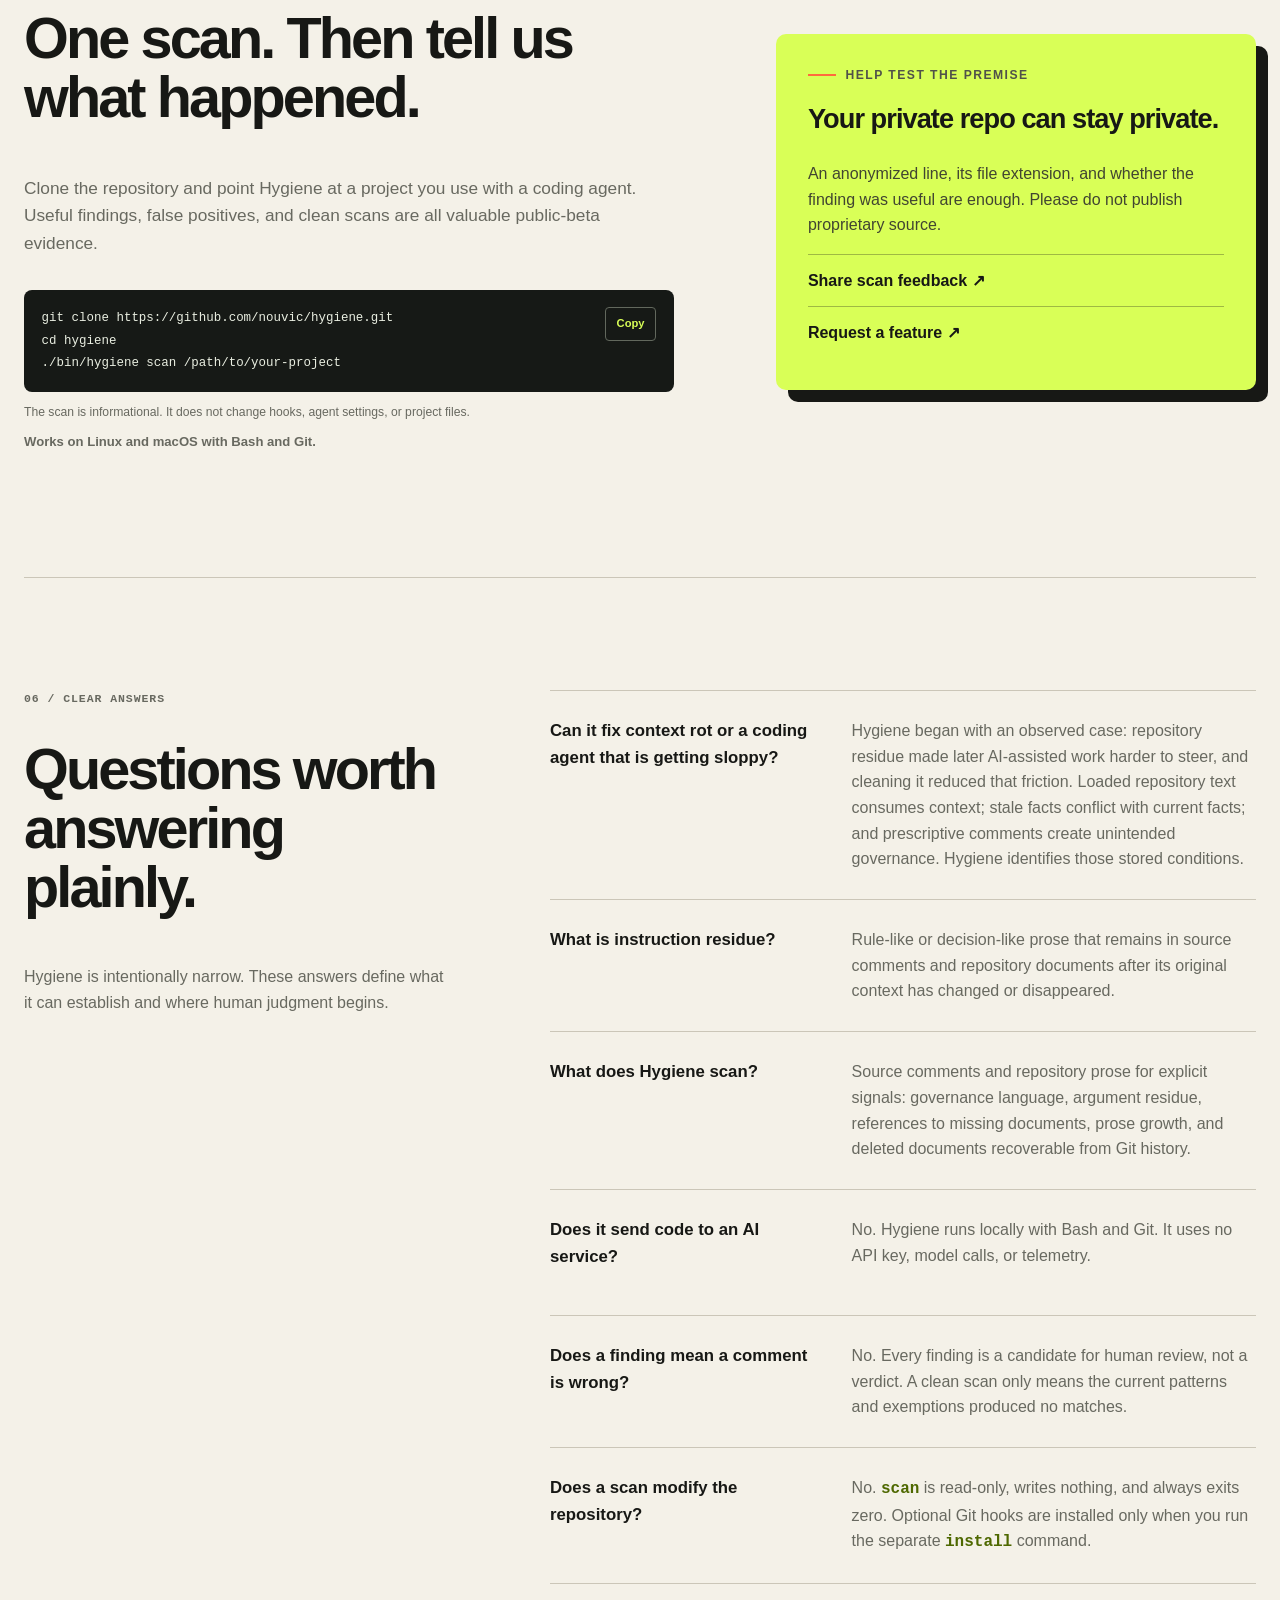
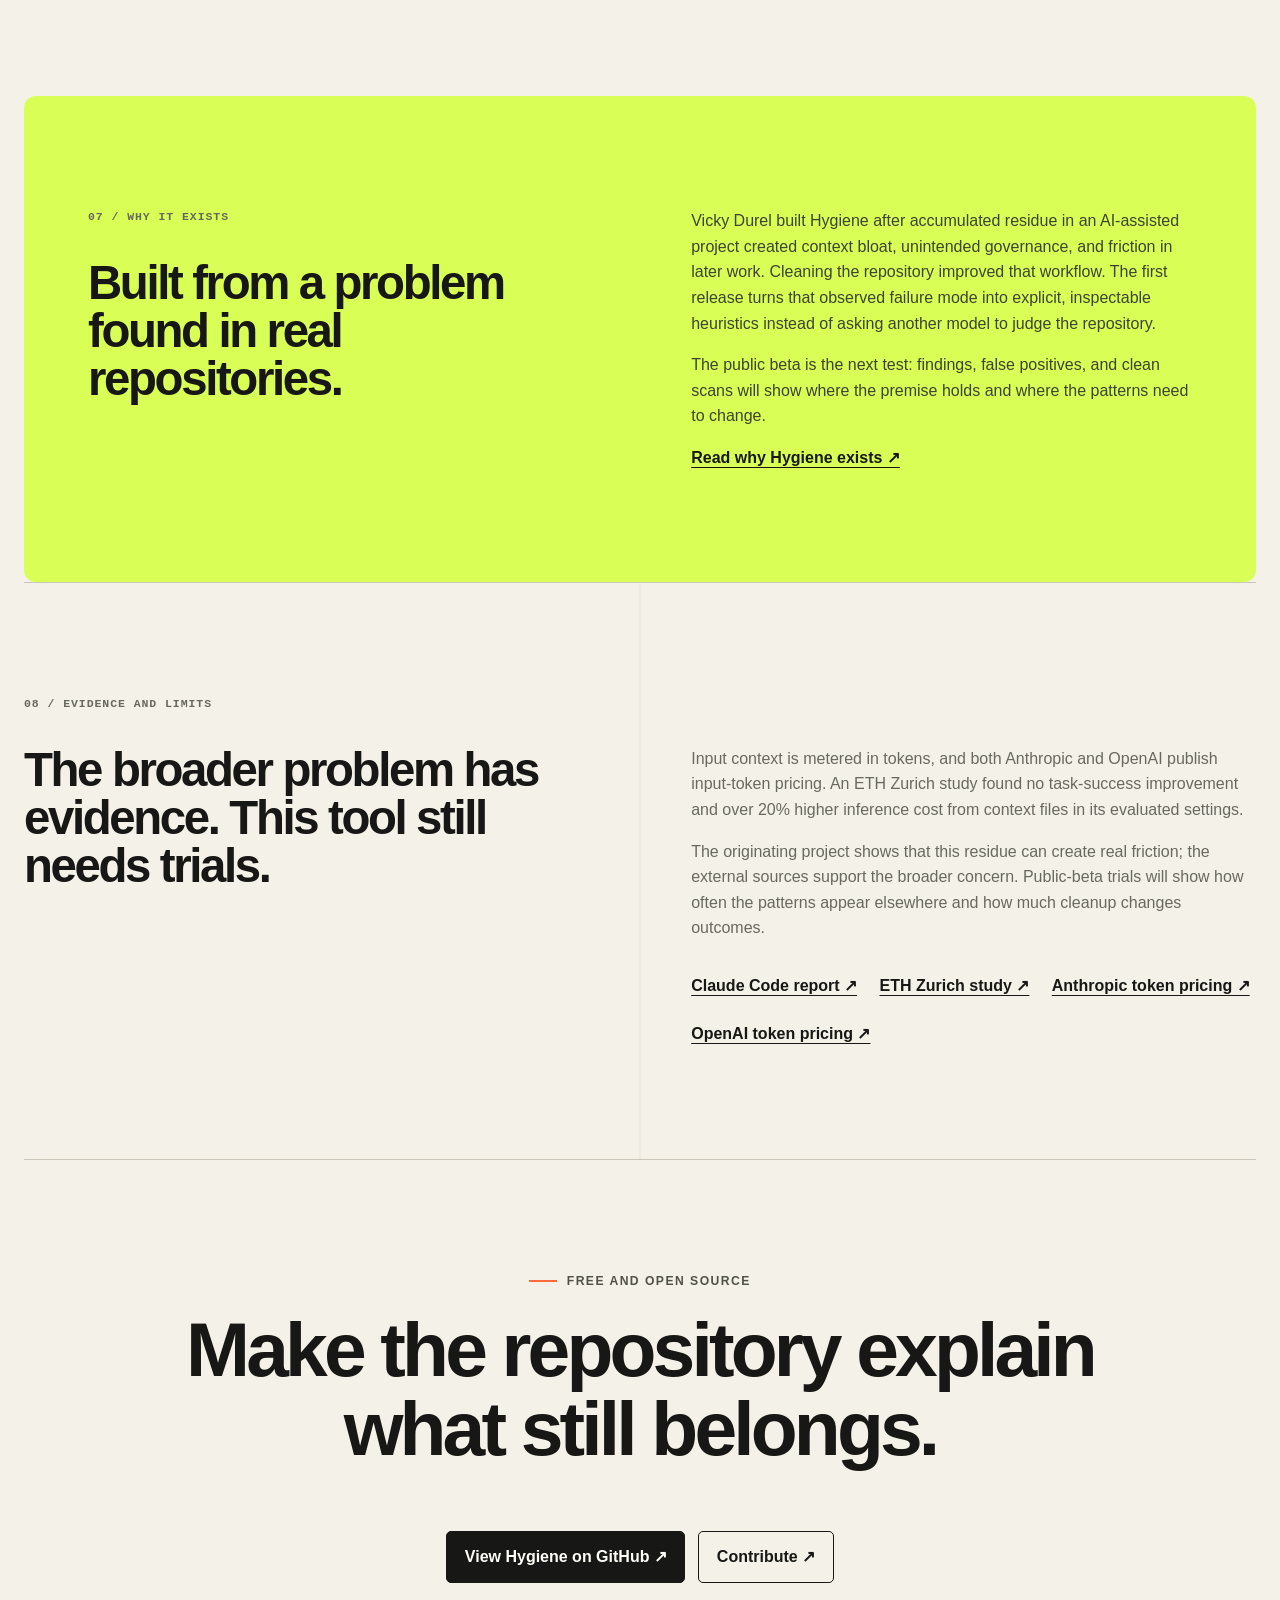
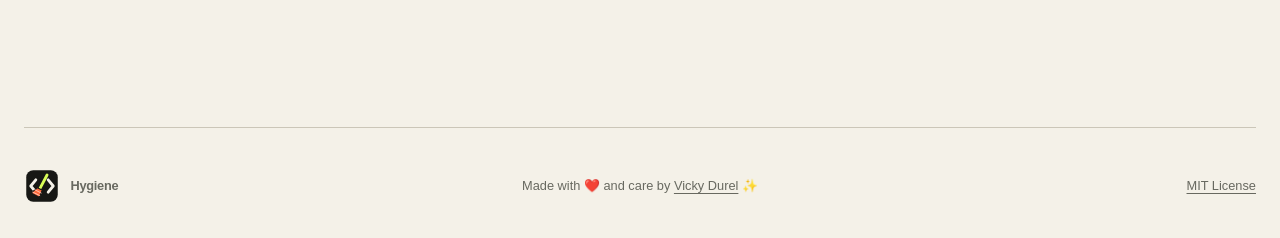
==== commit 91940b48: "docs: clarify repository context mechanism" ====
--- a/index.html
+++ b/index.html
@@ -81,7 +81,7 @@
         "name": "Can Hygiene fix context rot or an AI coding agent that is getting sloppy?",
         "acceptedAnswer": {
           "@type": "Answer",
-          "text": "Hygiene was created after repository residue caused friction, context bloat, and unintended governance in a real AI-assisted project. It checks for the same stored conditions elsewhere, but one scan cannot attribute every model response to a specific finding."
+          "text": "Hygiene was created after repository residue caused friction, context bloat, and unintended governance in a real AI-assisted project. When an agent loads governance comments or stale prose, that material consumes input tokens; contradictions create conflicting context; and prescriptive comments can become unintended governance."
         }
       }, {
         "@type": "Question",
@@ -193,7 +193,7 @@
       </div>
       <div class="diagnostic-boundary">
         <strong>What Hygiene can establish</strong>
-        <p>Hygiene was created after repository residue caused friction, context bloat, and unintended governance in a real AI-assisted project. Cleaning it improved that workflow. The scanner checks for the same stored conditions elsewhere; one scan cannot attribute every model response to a specific finding.</p>
+        <p>Hygiene was created after repository residue caused friction, context bloat, and unintended governance in a real AI-assisted project. Cleaning it improved that workflow. When an agent loads governance comments or stale prose, that material consumes input tokens; contradictions create conflicting context; and prescriptive comments can become unintended governance. Hygiene shows what is stored. The tool and task determine what gets loaded.</p>
         <a href="guides/context-rot-and-instruction-residue/">Understand context rot, context bloat, and instruction residue ↗</a>
       </div>
     </section>
@@ -303,7 +303,7 @@
       <div class="faq-list">
         <article>
           <h3>Can it fix context rot or a coding agent that is getting sloppy?</h3>
-          <p>Hygiene began with an observed case: repository residue made later AI-assisted work harder to steer, and cleaning it reduced that friction. The scanner tests for the same stored conditions elsewhere without treating each finding as automatic proof of causation.</p>
+          <p>Hygiene began with an observed case: repository residue made later AI-assisted work harder to steer, and cleaning it reduced that friction. Loaded repository text consumes context; stale facts conflict with current facts; and prescriptive comments create unintended governance. Hygiene identifies those stored conditions.</p>
         </article>
         <article>
           <h3>What is instruction residue?</h3>
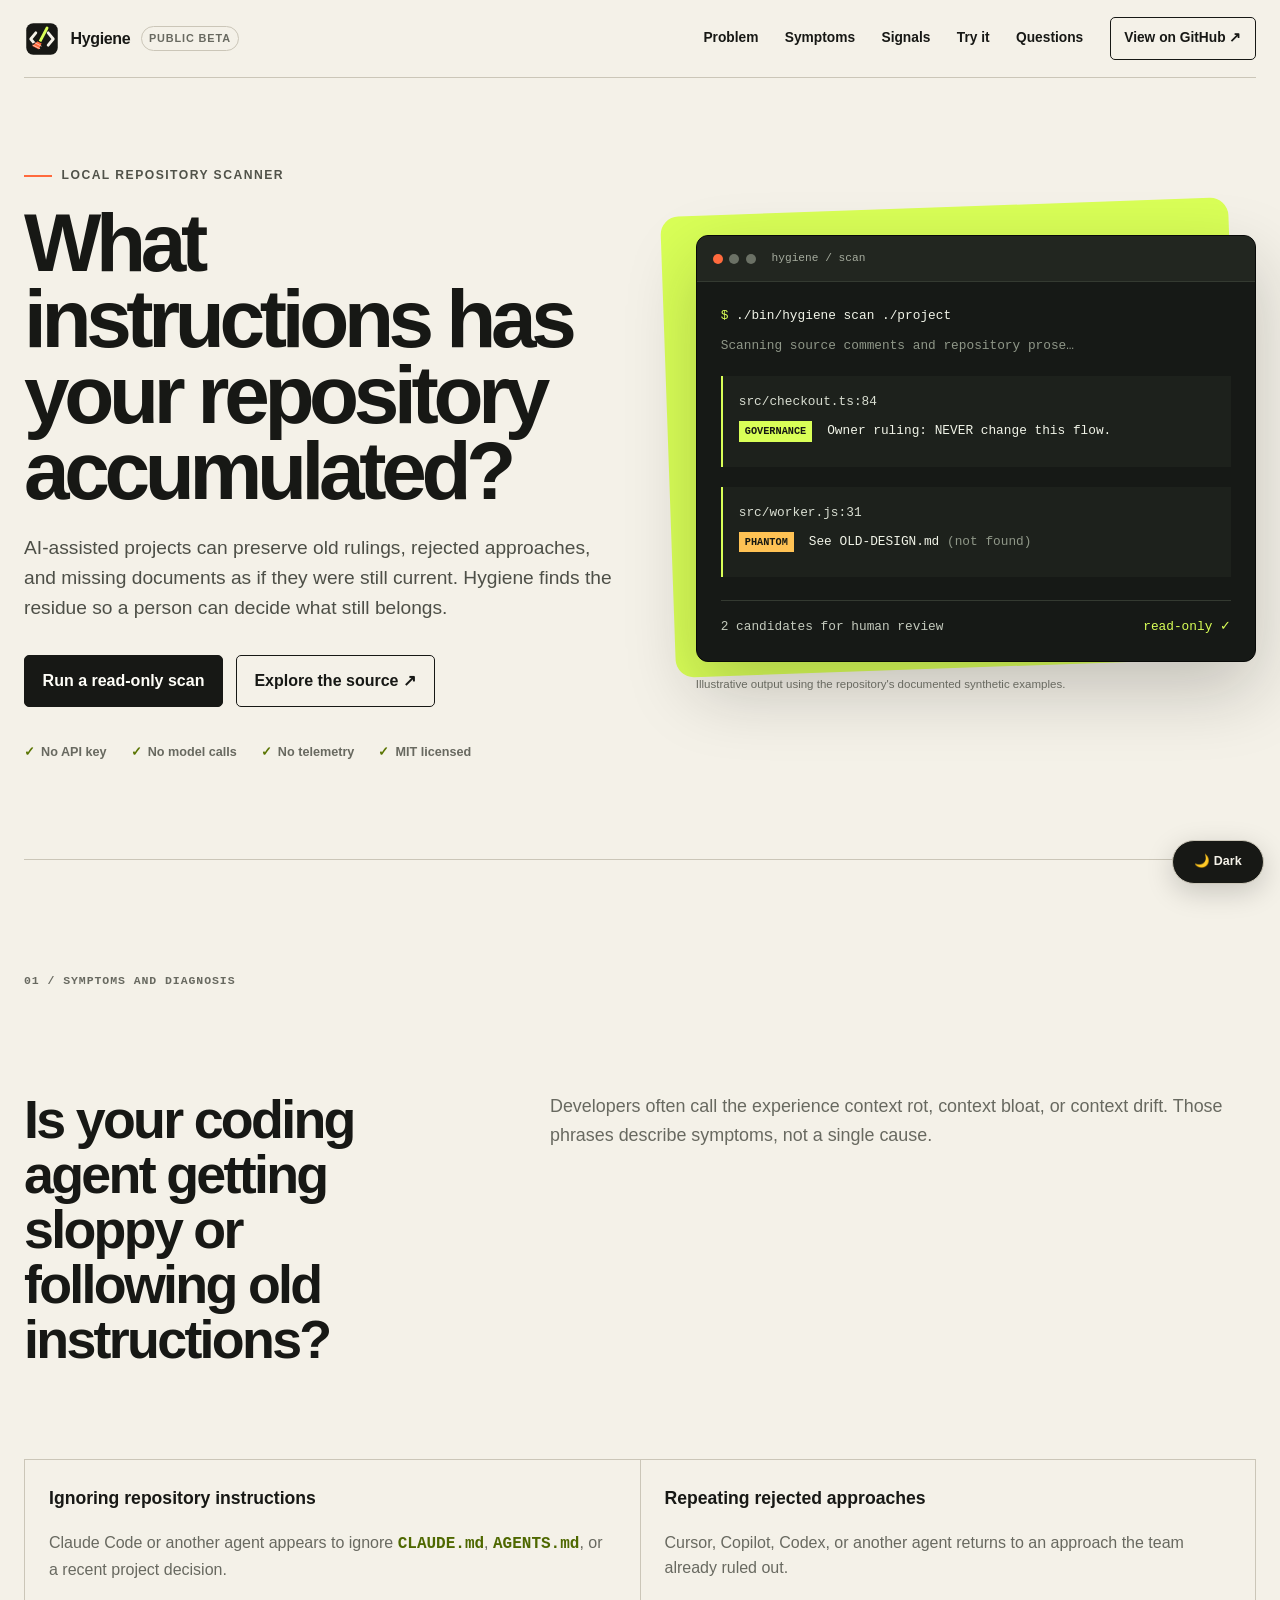
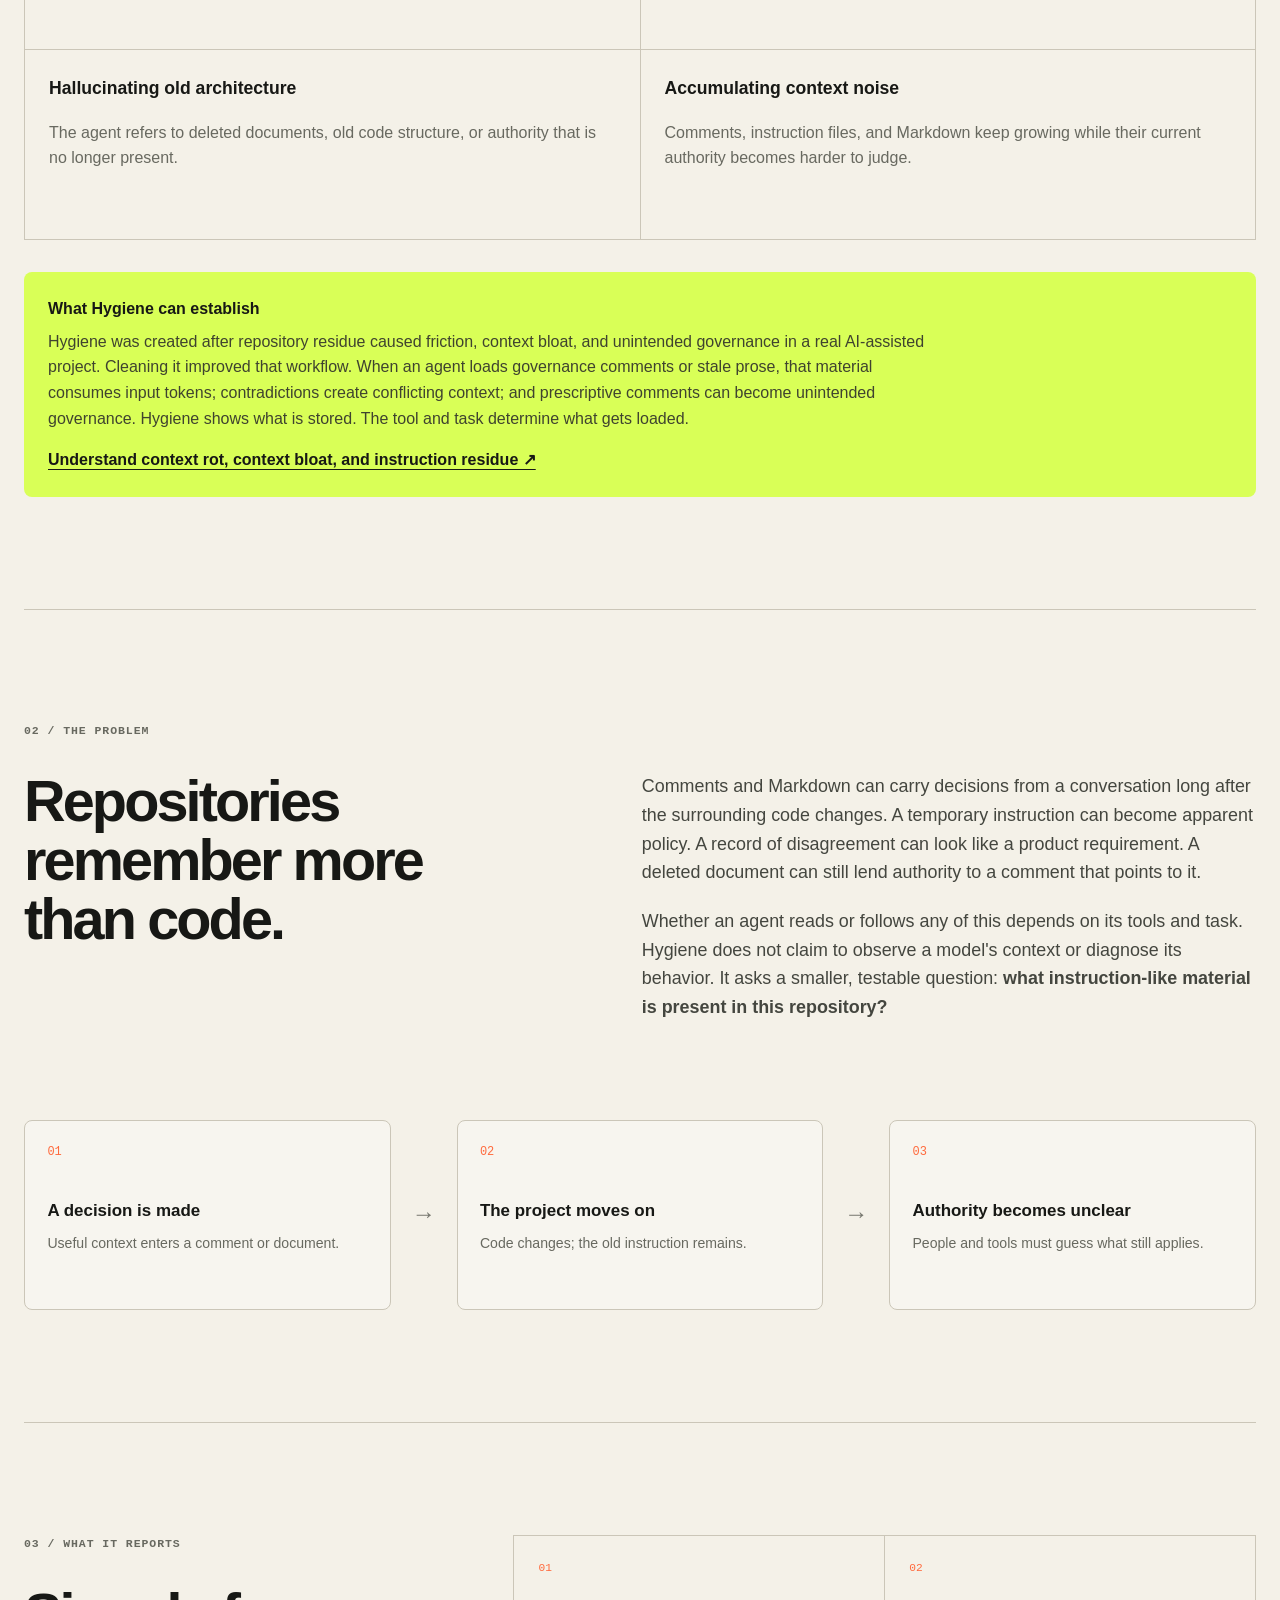
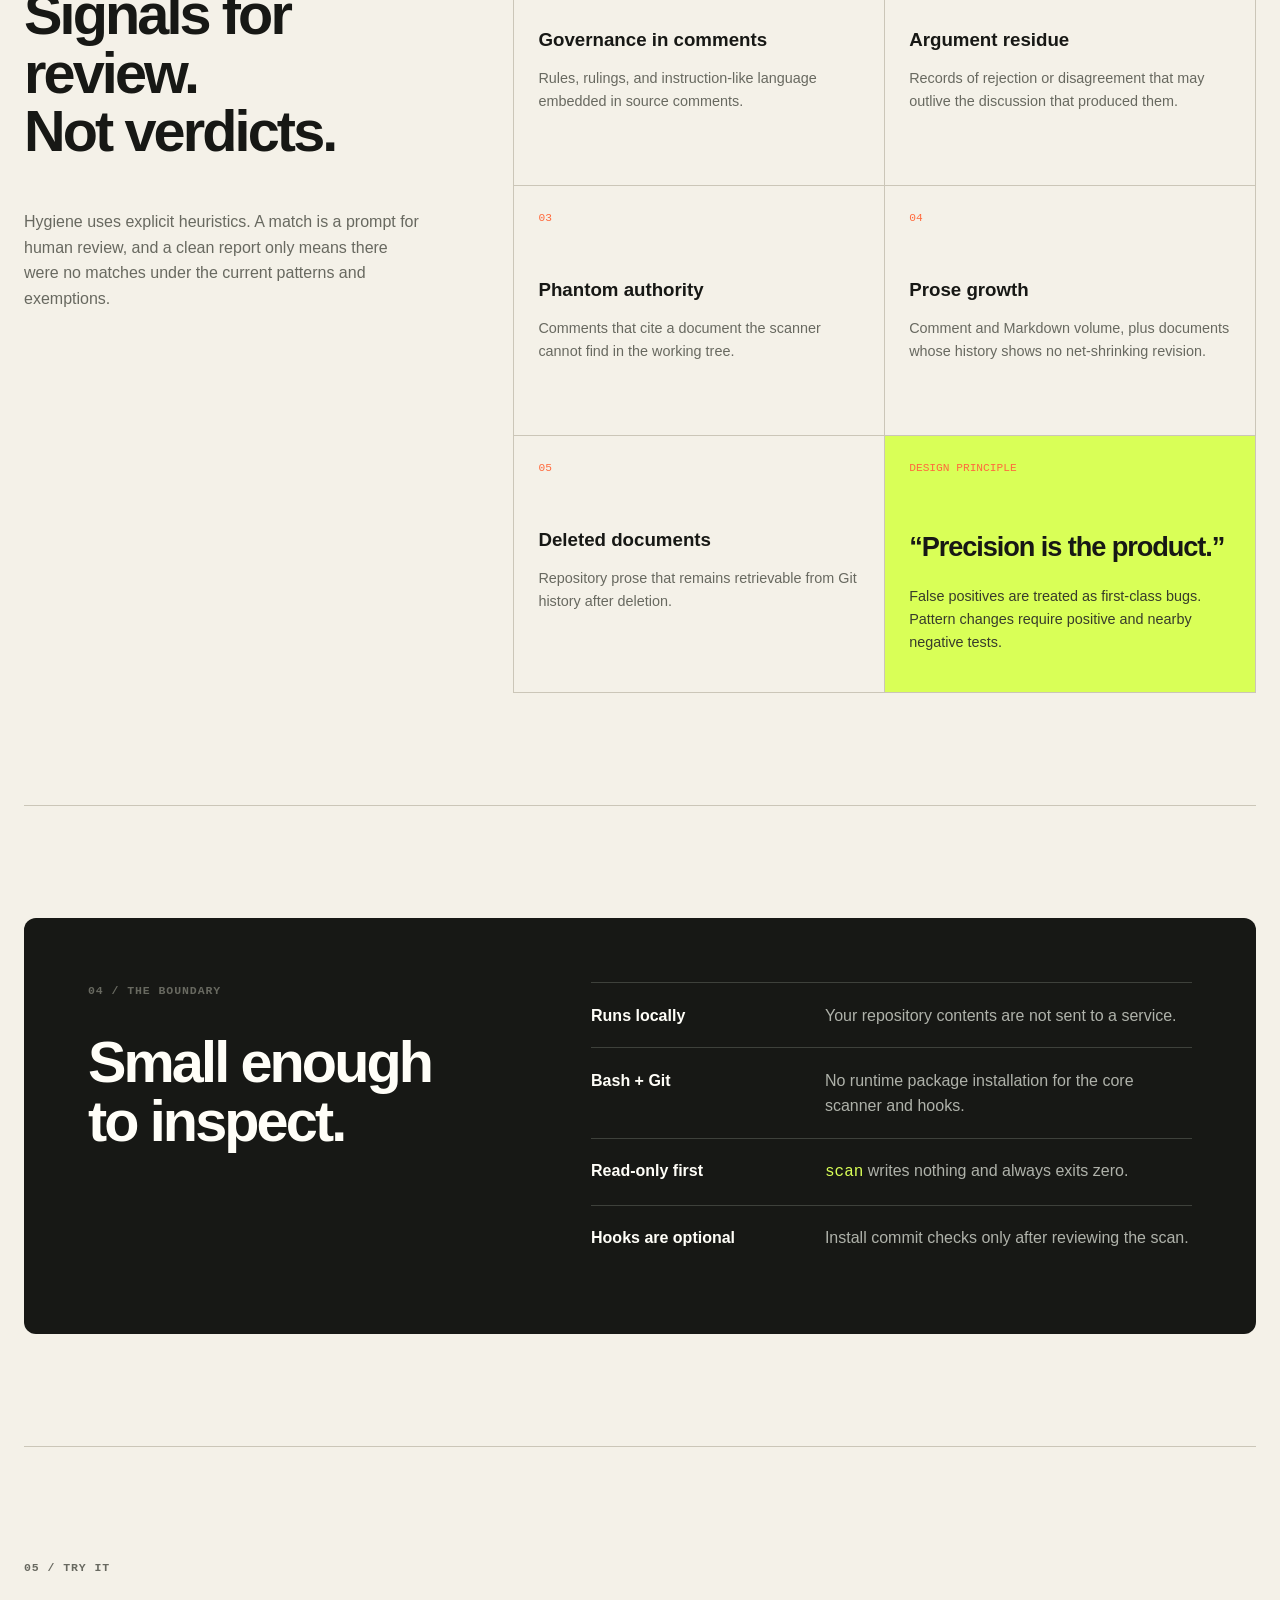
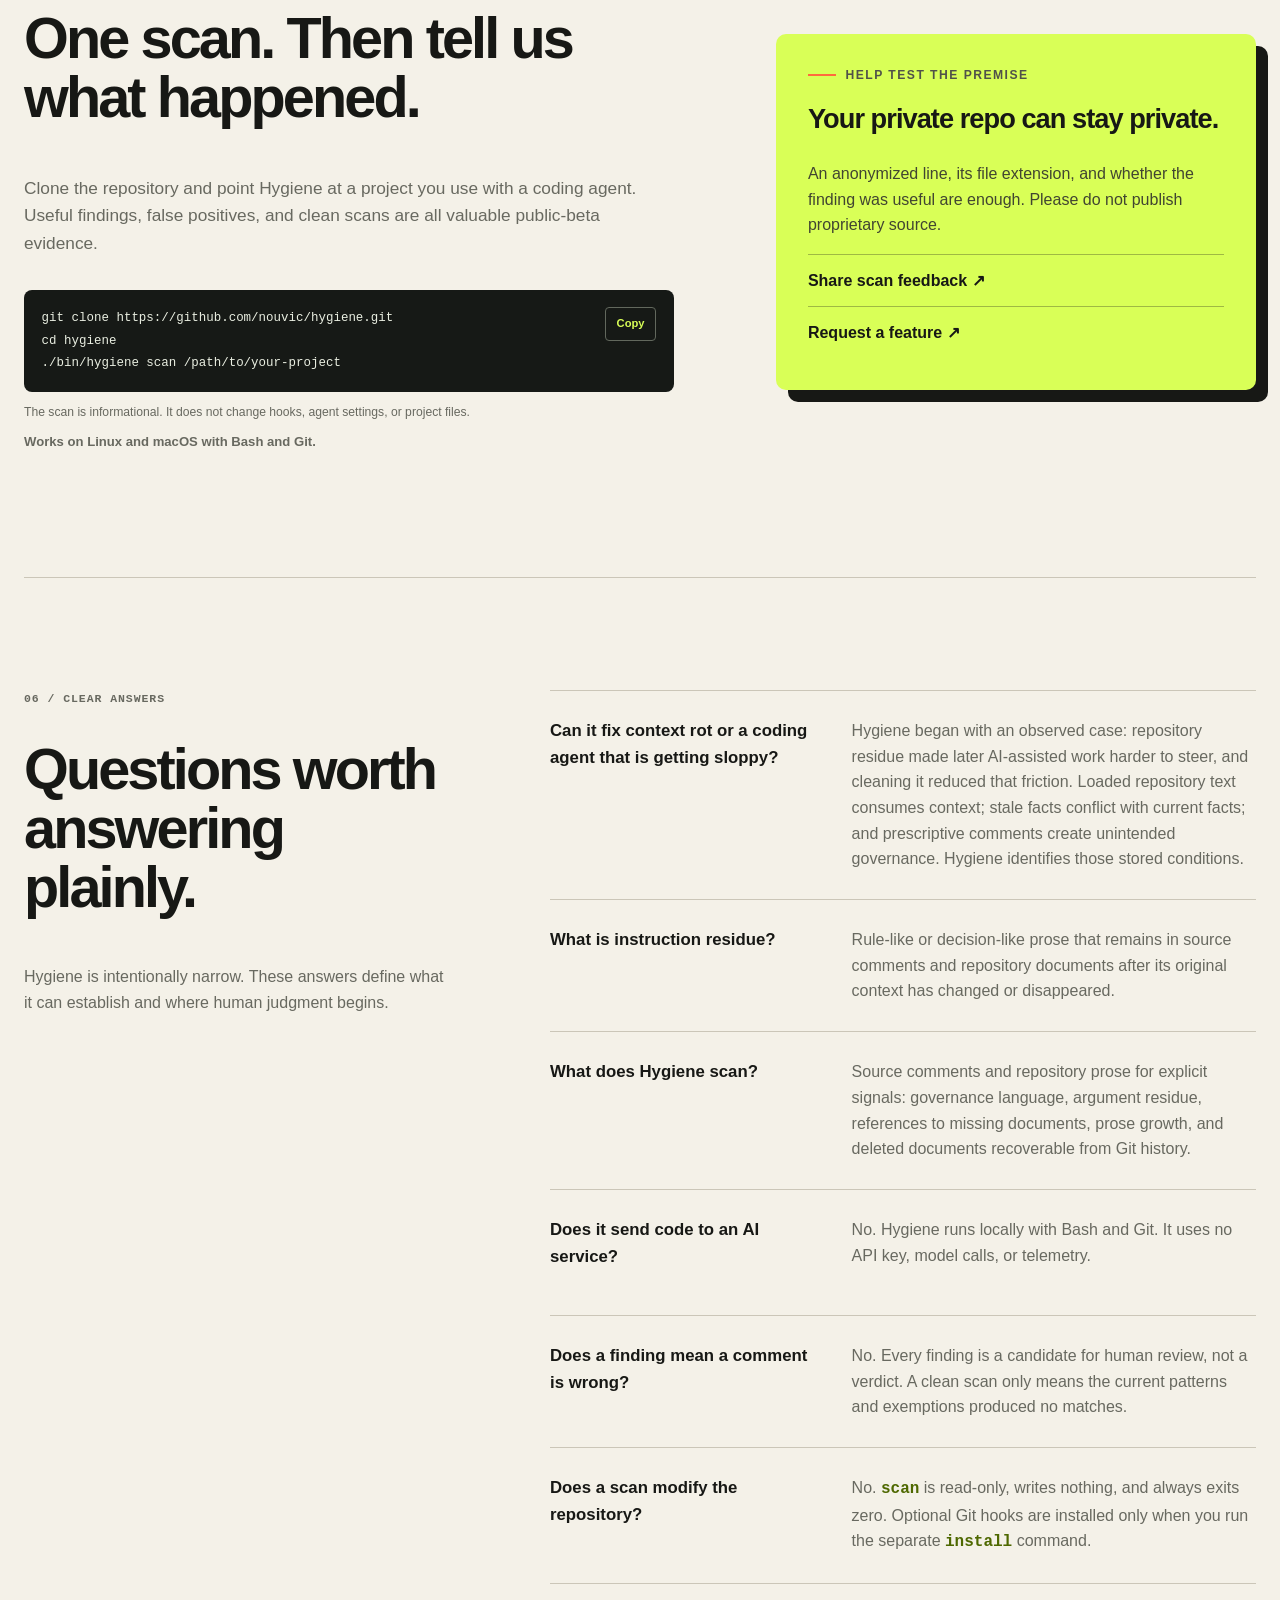
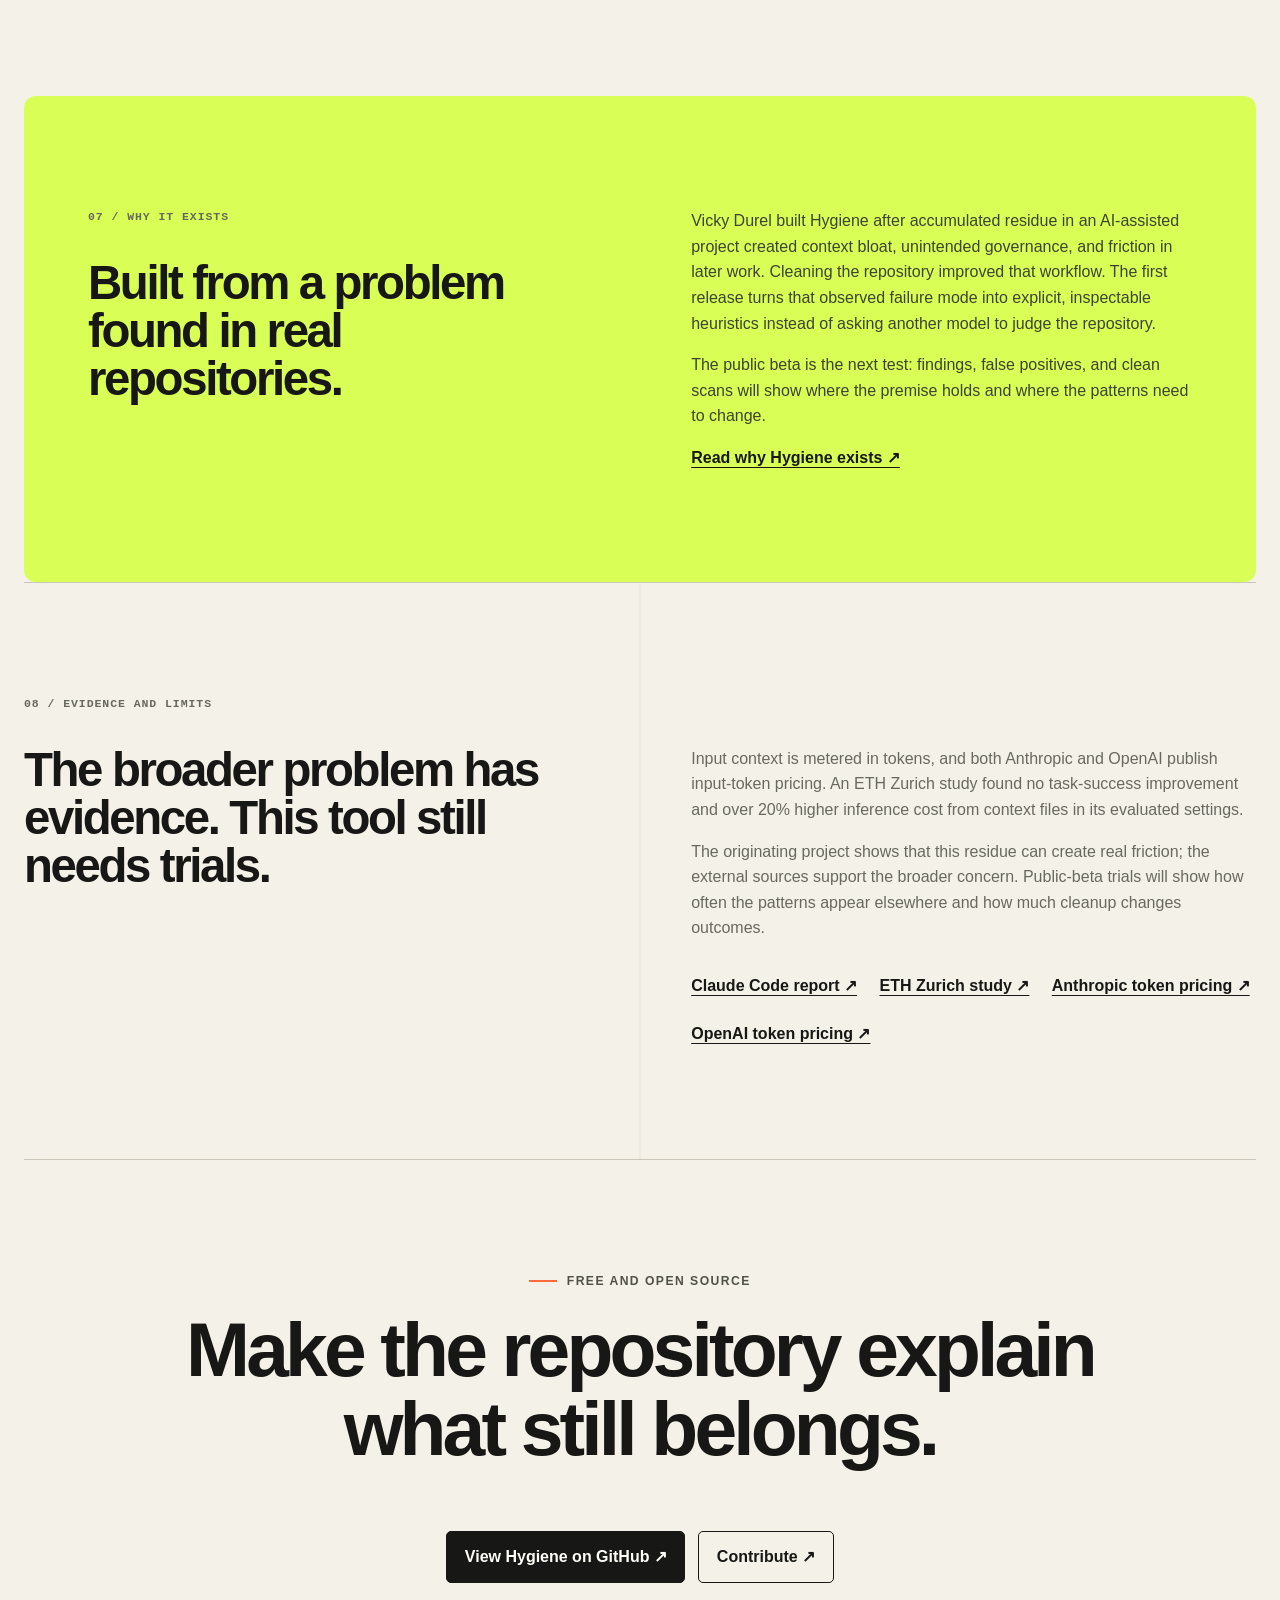
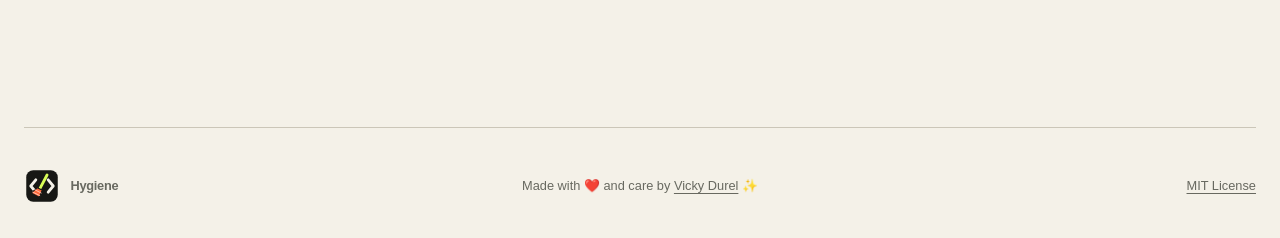
==== commit ce9bfb91: "feat: add persistent light and dark themes" ====
--- a/index.html
+++ b/index.html
@@ -8,7 +8,14 @@
   <meta name="author" content="Vicky Durel">
   <meta name="robots" content="index, follow, max-image-preview:large, max-snippet:-1, max-video-preview:-1">
   <meta name="theme-color" content="#171815">
-  <meta name="color-scheme" content="light">
+  <meta name="color-scheme" content="light dark">
+  <script>
+    try {
+      const savedTheme = localStorage.getItem('hygiene-theme');
+      const preferredTheme = matchMedia('(prefers-color-scheme: dark)').matches ? 'dark' : 'light';
+      document.documentElement.dataset.theme = savedTheme || preferredTheme;
+    } catch (_) {}
+  </script>
   <meta property="og:title" content="Hygiene: Find Stale Instructions in AI-Assisted Repositories">
   <meta property="og:description" content="A free, local scanner for instruction residue in source comments and repository prose. No API keys, model calls, or telemetry.">
   <meta property="og:type" content="website">
--- a/styles.css
+++ b/styles.css
@@ -12,6 +12,18 @@
   --max: 1240px;
 }
 
+html[data-theme="dark"] {
+  --paper: #11130f;
+  --paper-deep: #191c16;
+  --ink: #f2f0e7;
+  --muted: #b1b5aa;
+  --line: #3a3e35;
+  --acid: #cffa52;
+  --acid-deep: #a8d52f;
+  --orange: #ff7a52;
+  --terminal: #080a07;
+}
+
 * { box-sizing: border-box; }
 html { scroll-behavior: smooth; }
 body {
@@ -23,6 +35,25 @@
   line-height: 1.6;
   text-rendering: optimizeLegibility;
 }
+.theme-toggle {
+  position: fixed;
+  right: max(1rem, env(safe-area-inset-right));
+  bottom: max(1rem, env(safe-area-inset-bottom));
+  z-index: 90;
+  min-width: 92px;
+  padding: .68rem .82rem;
+  border: 1px solid var(--line);
+  border-radius: 999px;
+  background: var(--ink);
+  color: var(--paper);
+  box-shadow: 0 8px 28px rgba(0,0,0,.18);
+  cursor: pointer;
+  font: inherit;
+  font-size: .78rem;
+  font-weight: 800;
+}
+.theme-toggle:hover { transform: translateY(-2px); }
+.theme-toggle:focus-visible { outline: 3px solid var(--orange); outline-offset: 3px; }
 a { color: inherit; text-underline-offset: .22em; }
 .skip-link { position: fixed; left: 1rem; top: -5rem; z-index: 100; background: var(--ink); color: white; padding: .7rem 1rem; }
 .skip-link:focus { top: 1rem; }
@@ -175,6 +206,25 @@
 .guide-cta { margin-top: 5rem; padding: 2.5rem; background: var(--acid); border-radius: 10px; }
 .guide-cta h2 { margin-bottom: .7rem; font-size: 2.2rem; }
 
+html[data-theme="dark"] .eyebrow,
+html[data-theme="dark"] .lede,
+html[data-theme="dark"] .body-copy,
+html[data-theme="dark"] .flow-arrow,
+html[data-theme="dark"] .guide-lede { color: #c3c7bc; }
+html[data-theme="dark"] .residue-flow > div:not(.flow-arrow),
+html[data-theme="dark"] .guide table { background: rgba(255,255,255,.035); }
+html[data-theme="dark"] .boundary-card { background: #080a07; }
+html[data-theme="dark"] .button.primary { background: var(--acid); color: #171815; border-color: var(--acid); }
+html[data-theme="dark"] .symptom-grid code,
+html[data-theme="dark"] .faq-list code { color: var(--acid); }
+html[data-theme="dark"] .diagnostic-boundary,
+html[data-theme="dark"] .signal-grid .principle,
+html[data-theme="dark"] .feedback-card,
+html[data-theme="dark"] .origin,
+html[data-theme="dark"] .answer-box,
+html[data-theme="dark"] .guide-cta { color: #171815; }
+html[data-theme="dark"] .guide thead th { background: var(--acid); color: #171815; }
+
 @media (max-width: 900px) {
   nav > a:not(.nav-cta) { display: none; }
   .hero { grid-template-columns: 1fr; min-height: auto; gap: 5rem; }
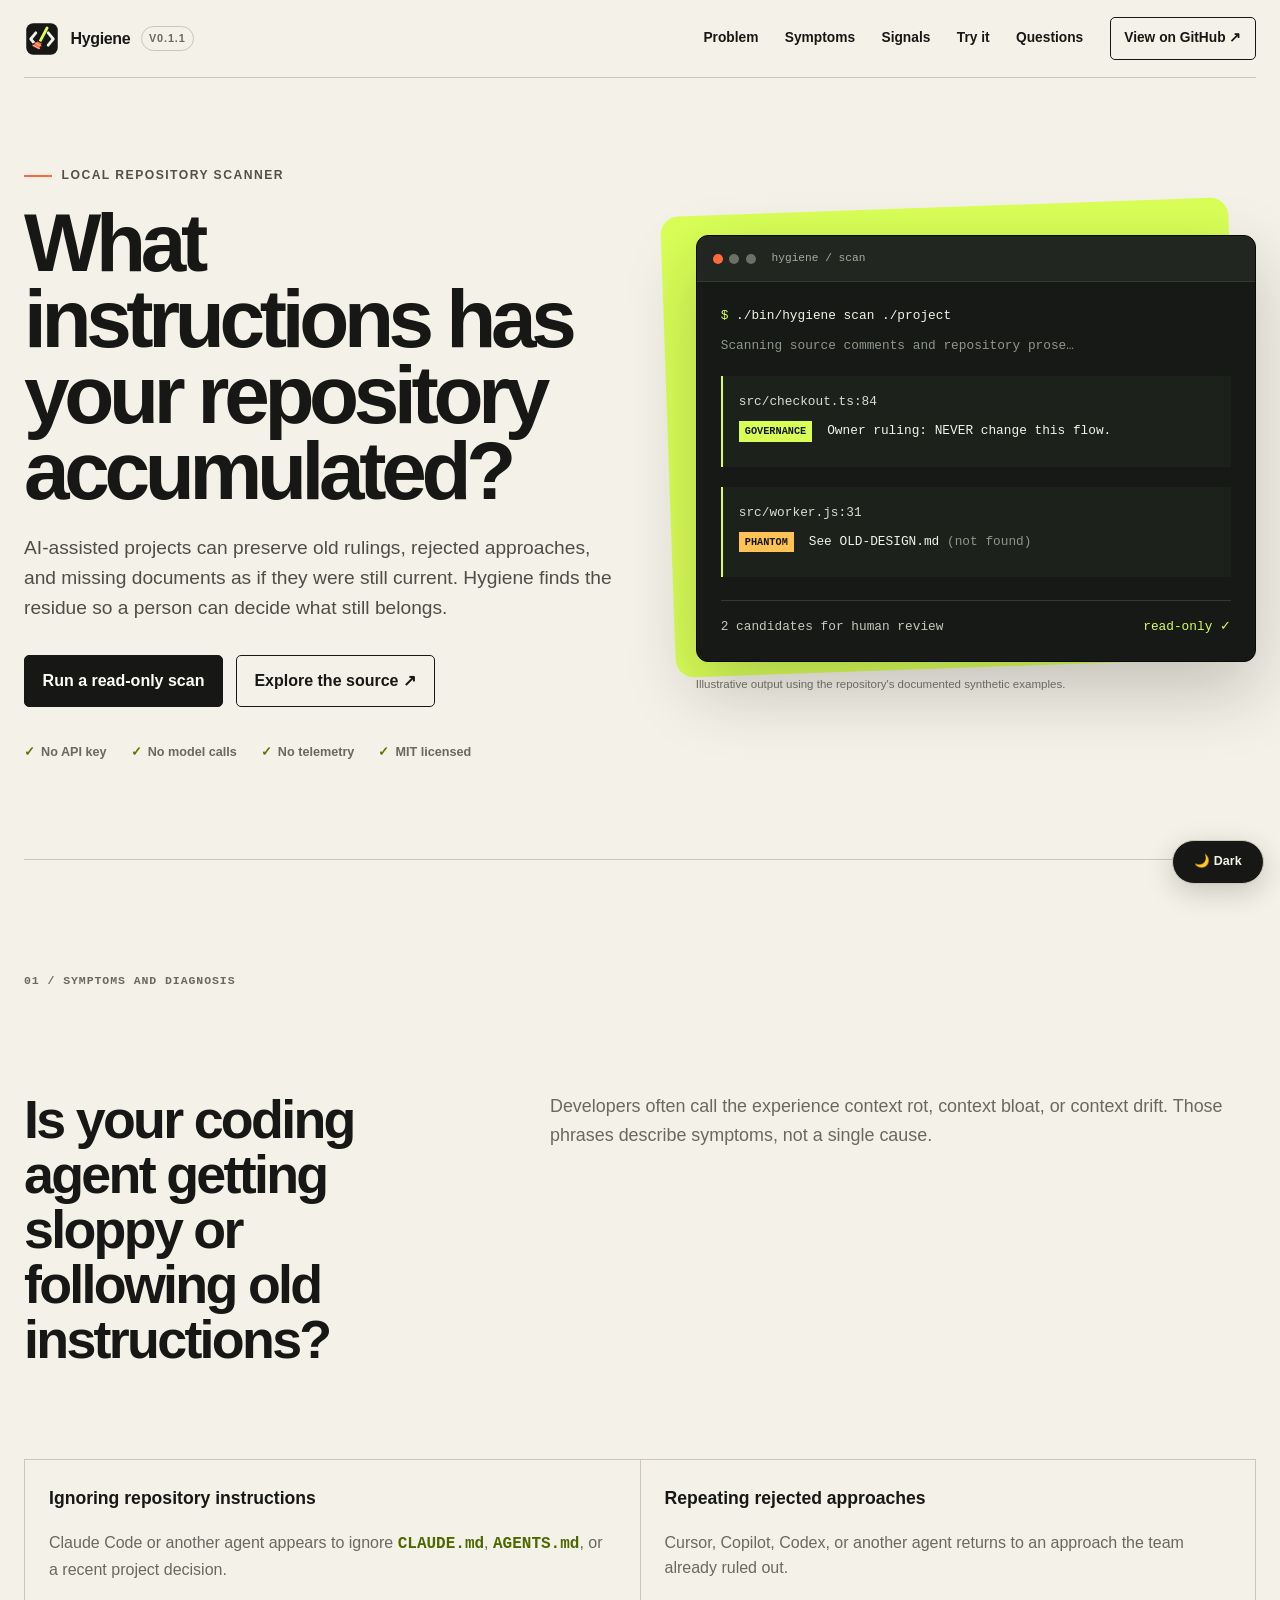
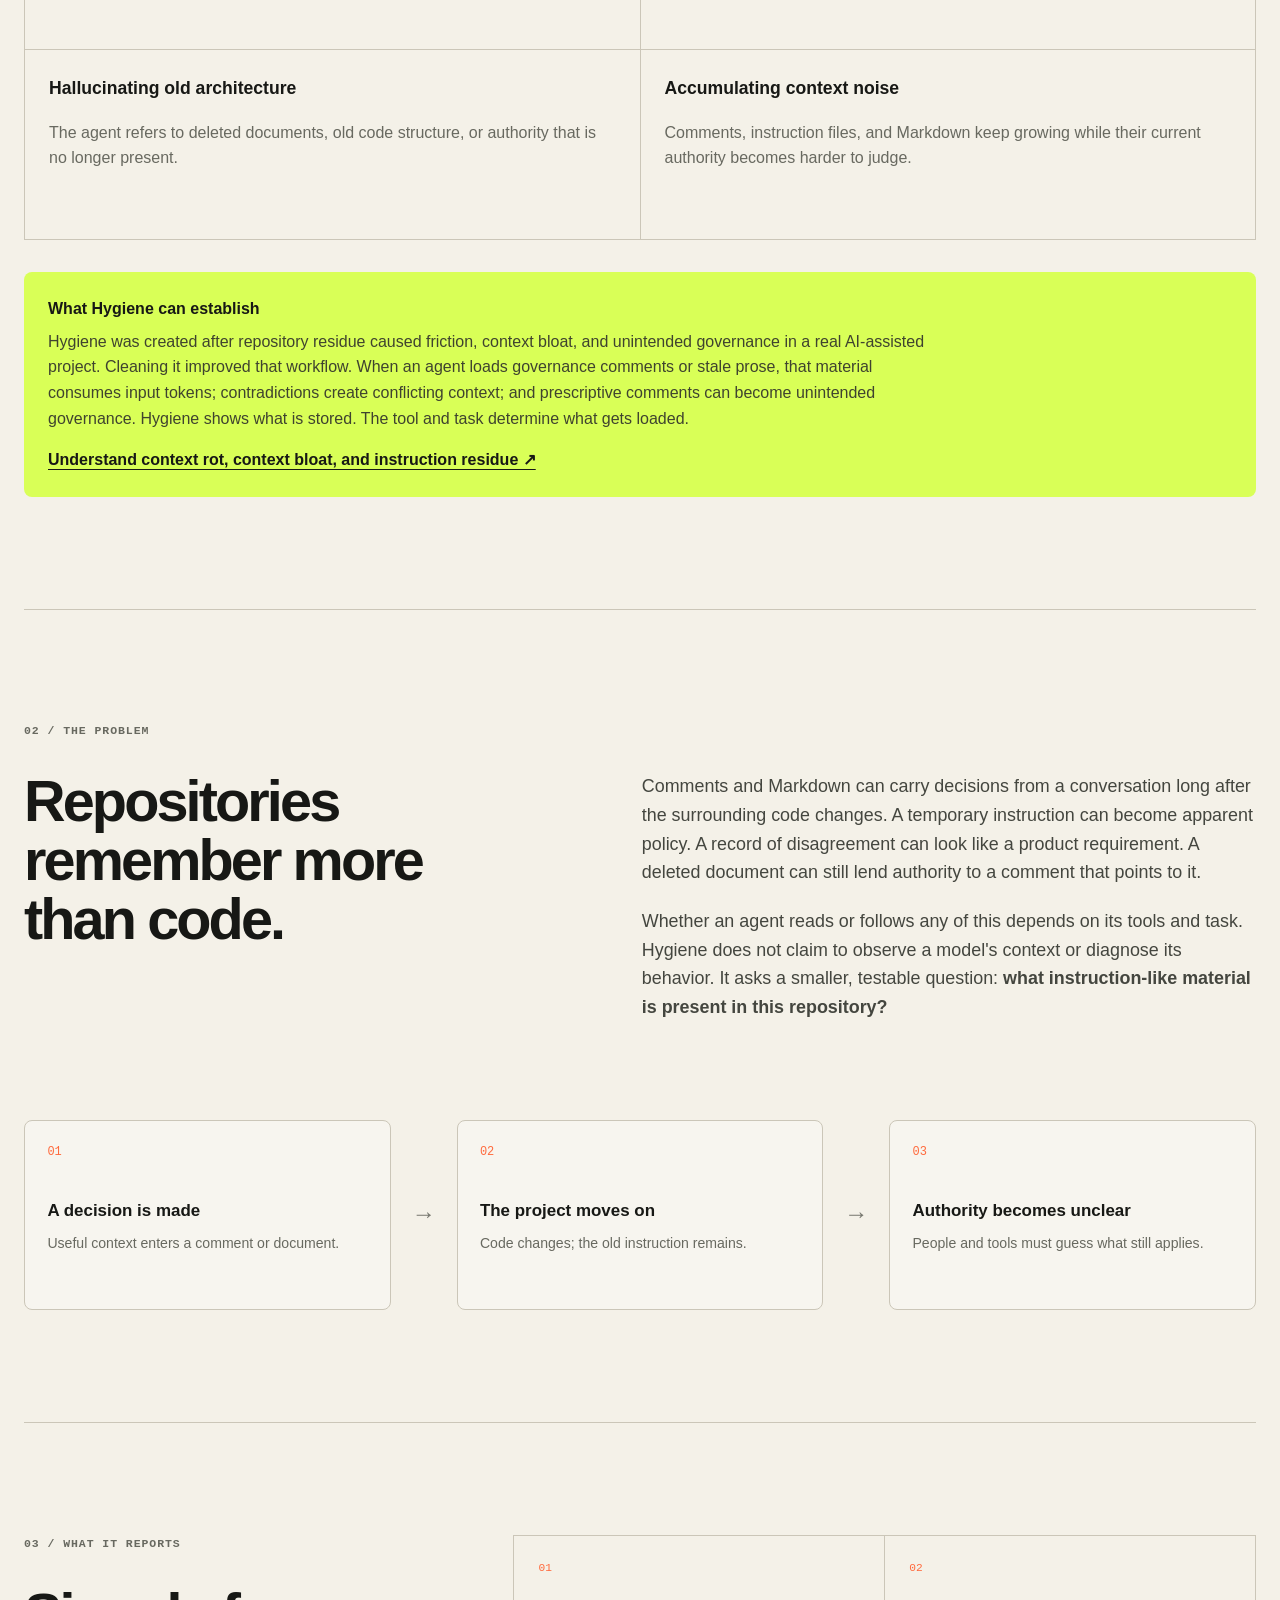
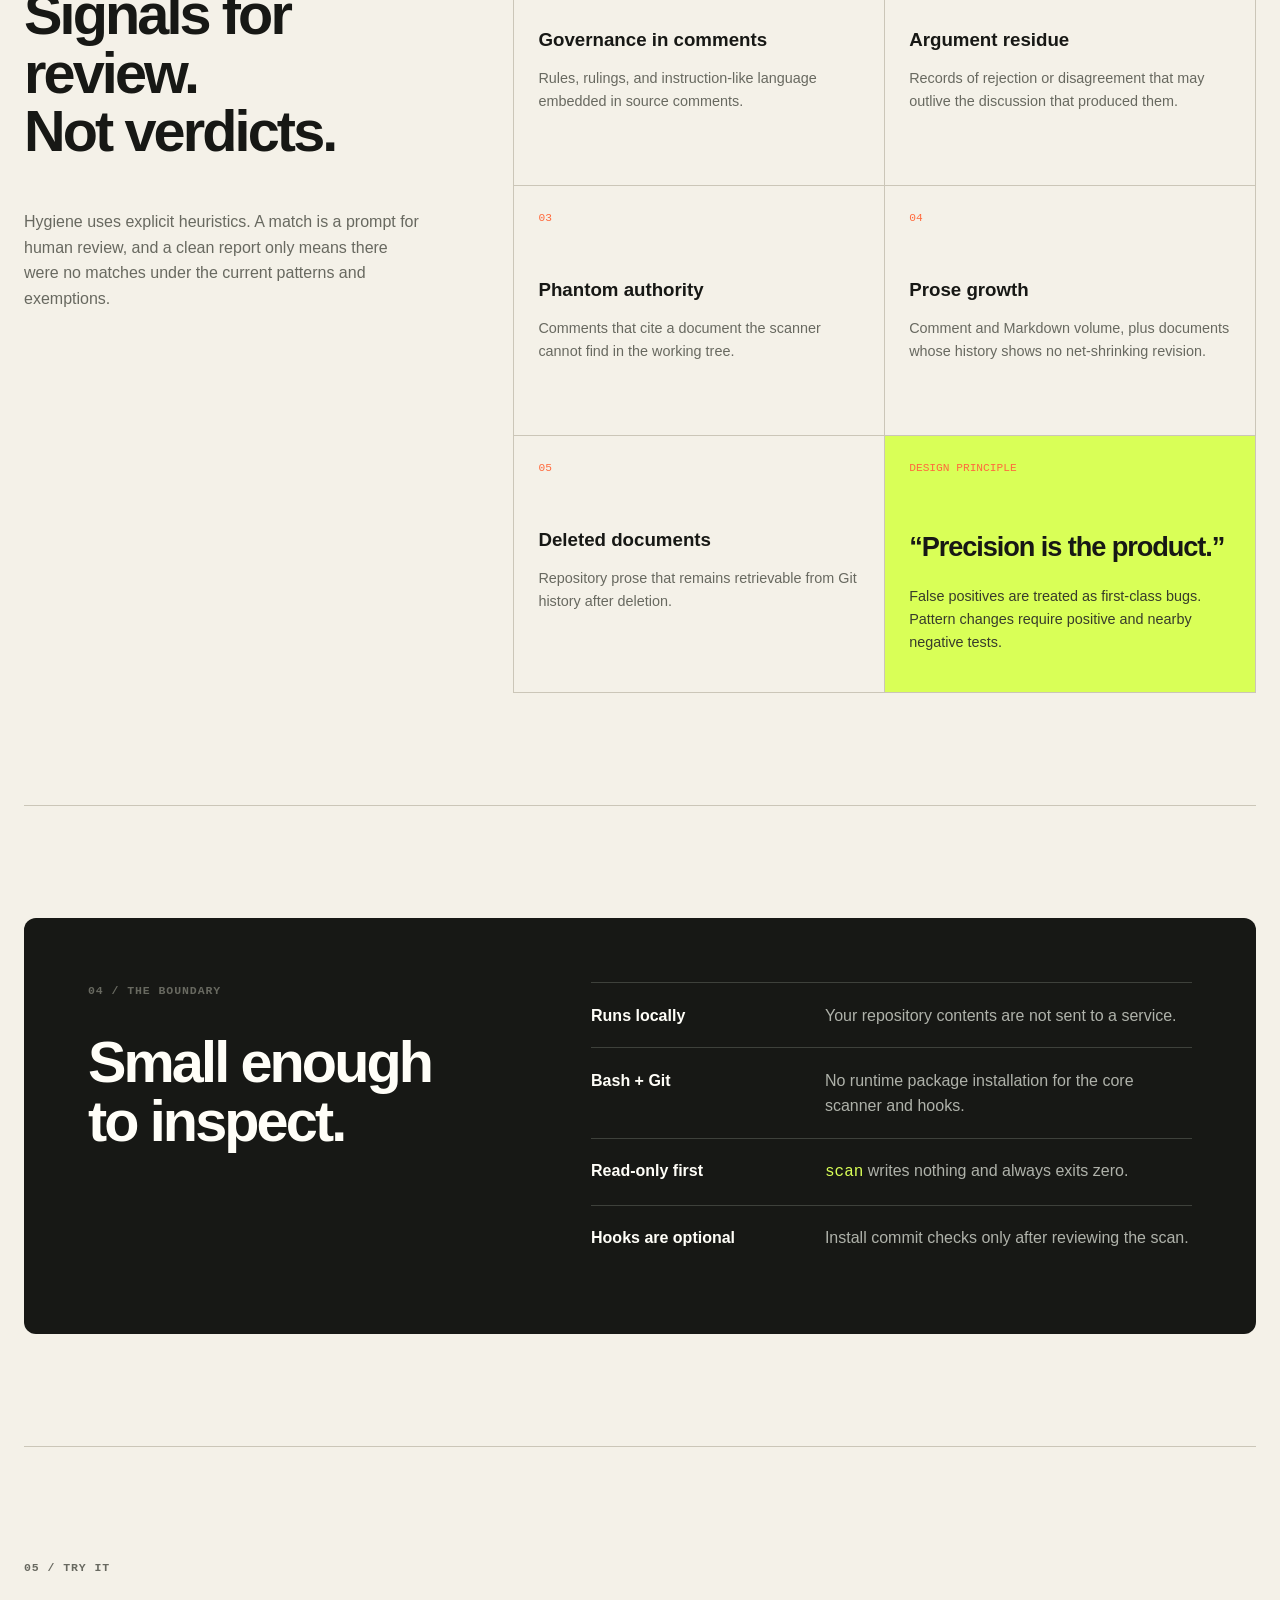
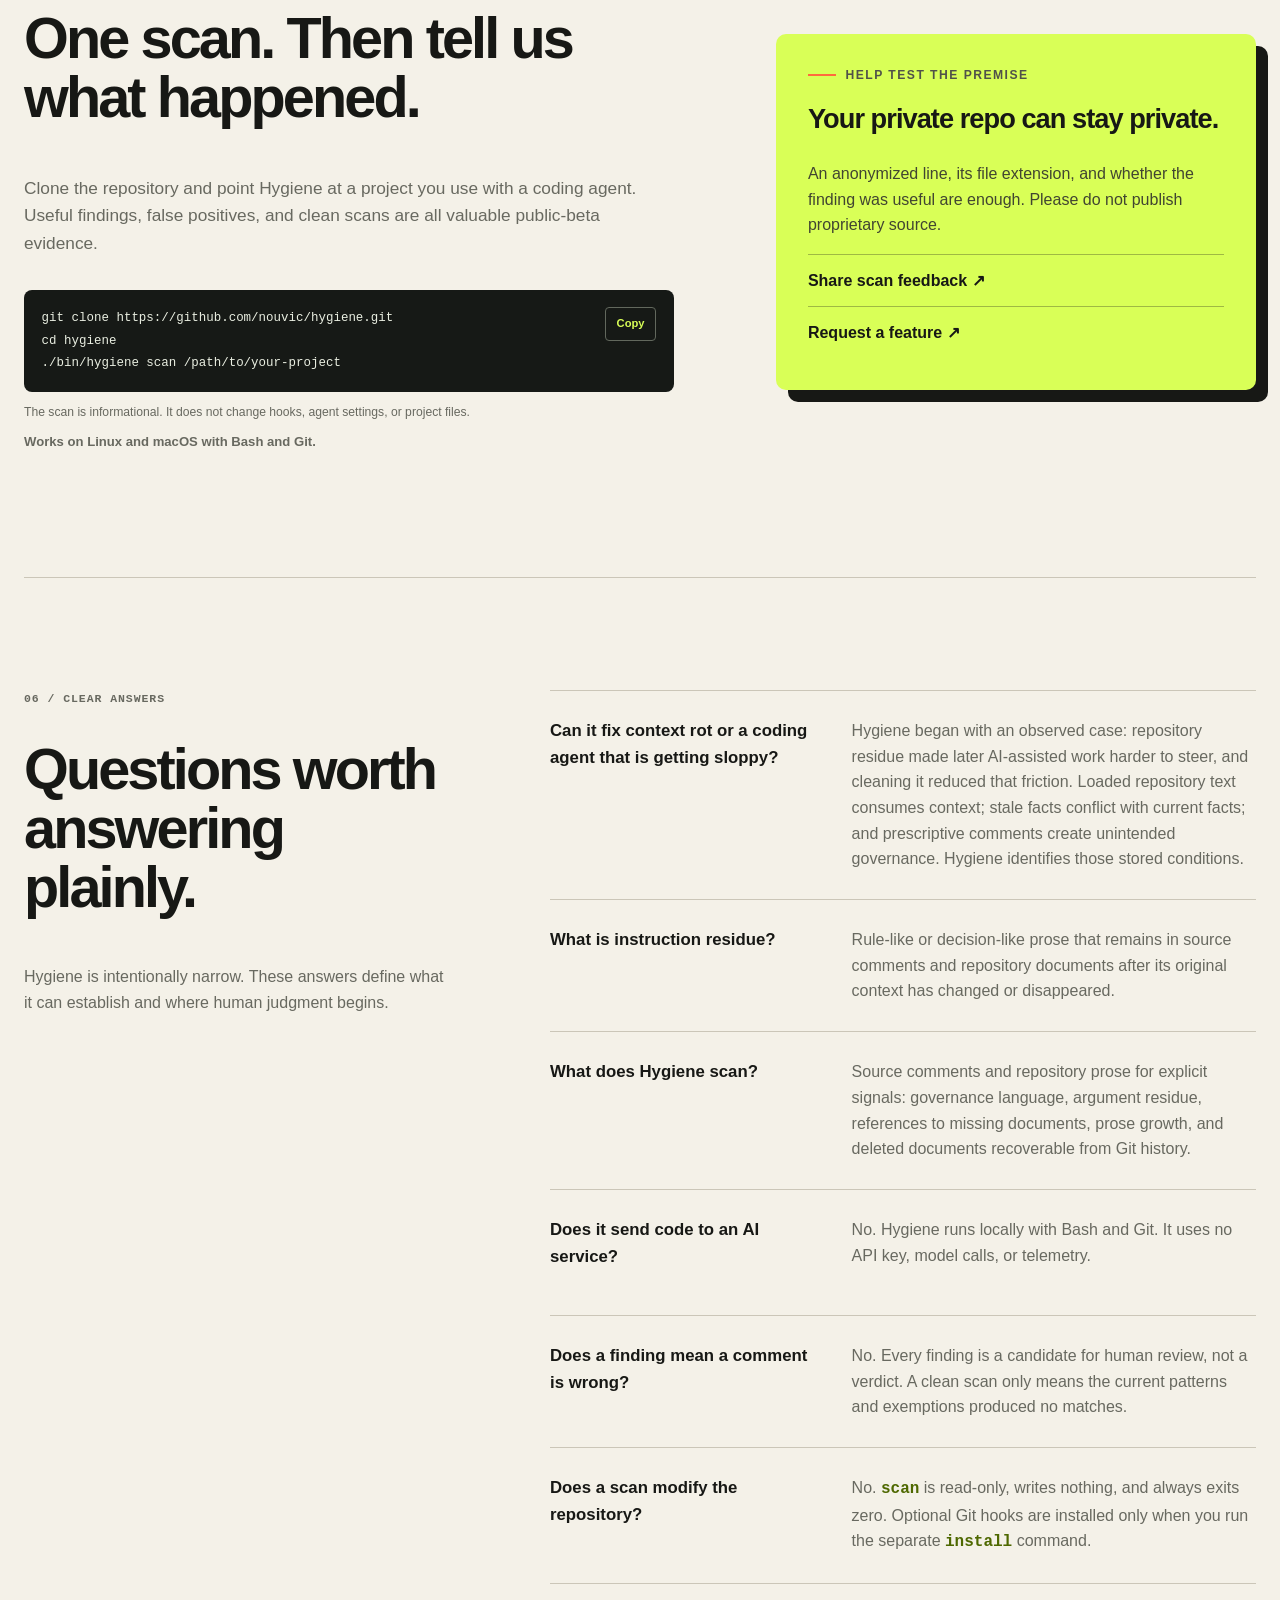
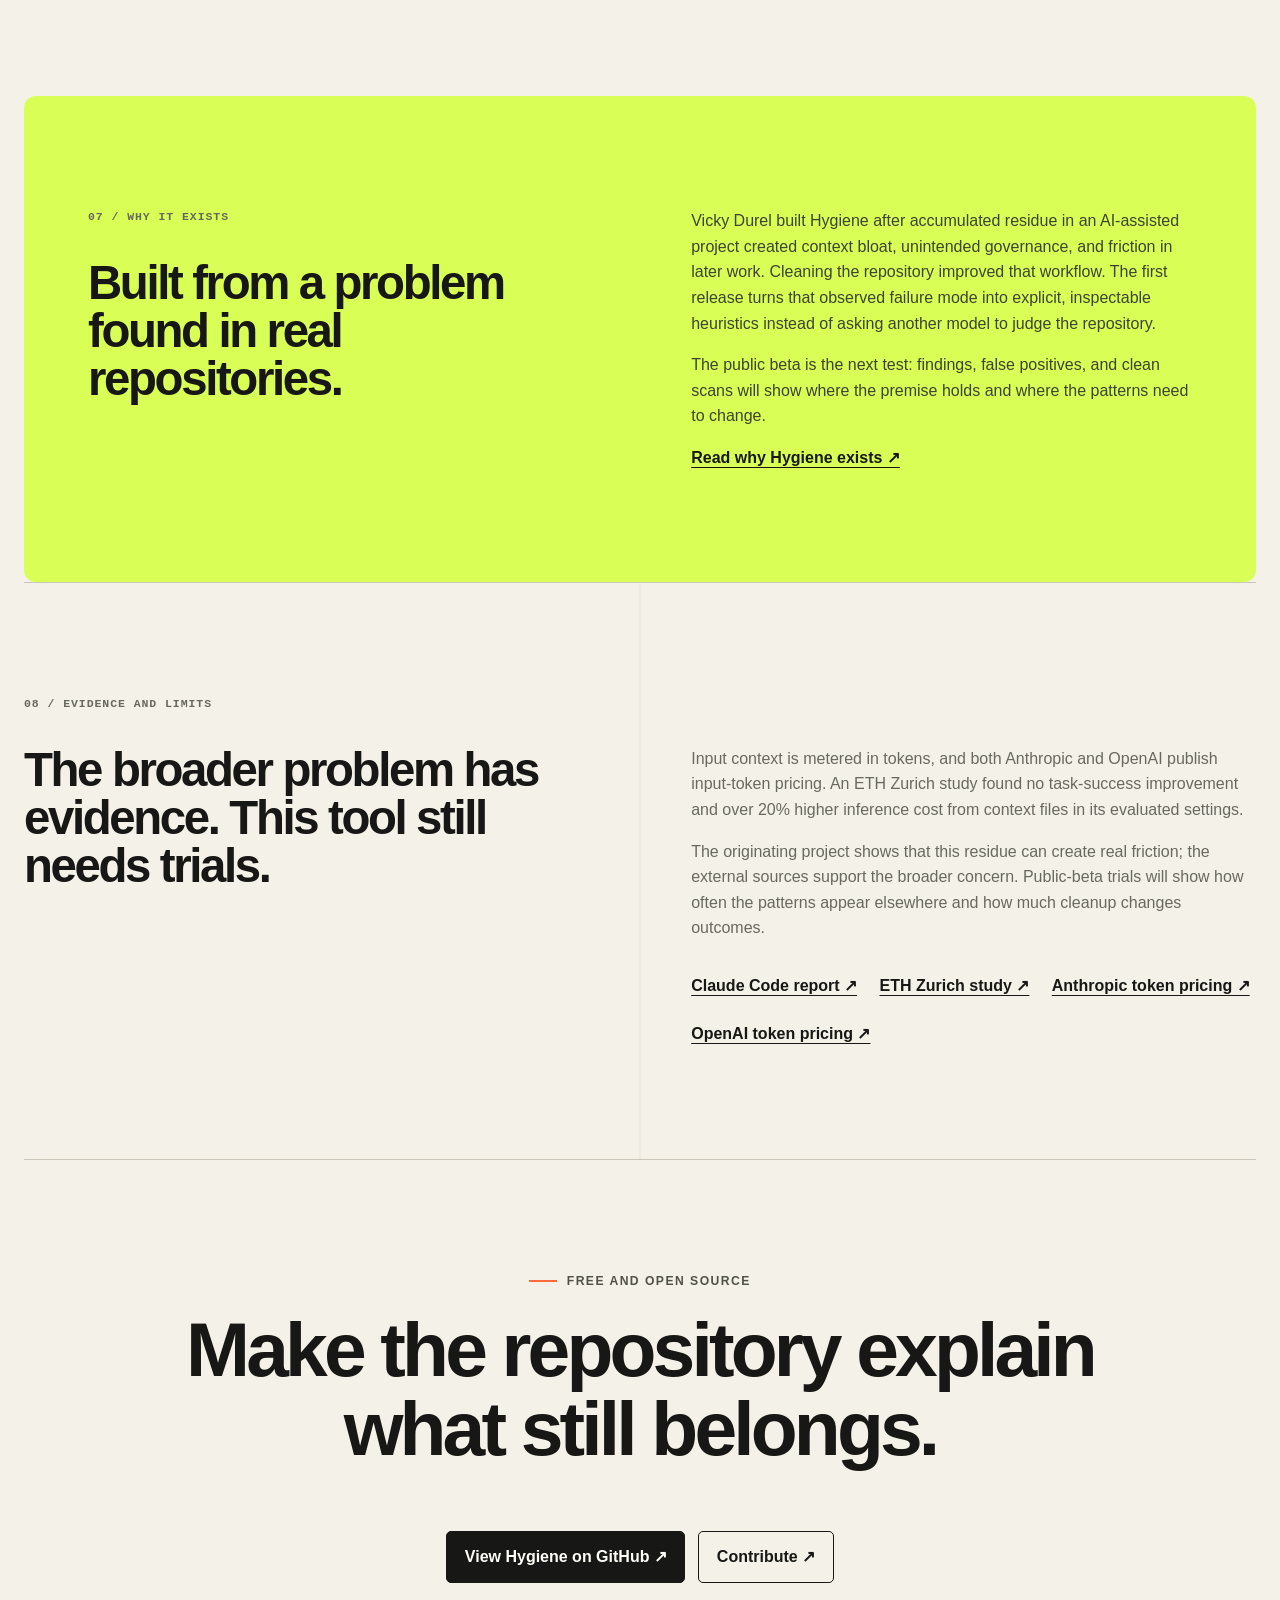
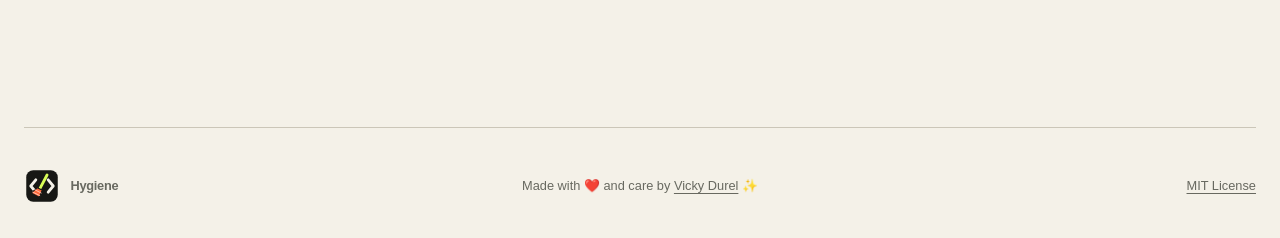
==== commit c94cf3d7: "feat: show release version in site header" ====
--- a/index.html
+++ b/index.html
@@ -129,7 +129,7 @@
     <a class="brand" href="#top" aria-label="Hygiene home">
       <img class="brand-mark" src="logo.svg" width="36" height="36" alt="">
       <span>Hygiene</span>
-      <span class="beta">public beta</span>
+      <span class="version-badge">v0.1.1</span>
     </a>
     <nav aria-label="Primary navigation">
       <a href="#problem">Problem</a>
--- a/styles.css
+++ b/styles.css
@@ -68,7 +68,7 @@
 }
 .brand { display: inline-flex; align-items: center; gap: .65rem; font-weight: 800; text-decoration: none; letter-spacing: -.02em; }
 .brand-mark { display: block; width: 36px; height: 36px; border-radius: 8px; }
-.beta { padding: .16rem .45rem; border: 1px solid var(--line); border-radius: 99px; color: var(--muted); font-size: .68rem; font-weight: 700; letter-spacing: .08em; text-transform: uppercase; }
+.version-badge { padding: .16rem .45rem; border: 1px solid var(--line); border-radius: 99px; color: var(--muted); font-size: .68rem; font-weight: 700; letter-spacing: .08em; text-transform: uppercase; }
 nav { display: flex; align-items: center; gap: 1.65rem; font-size: .86rem; font-weight: 650; }
 nav a { text-decoration: none; }
 .nav-cta { padding: .58rem .85rem; border: 1px solid var(--ink); border-radius: 5px; }
@@ -241,7 +241,7 @@
 @media (max-width: 600px) {
   .site-header, .hero, .section, footer { width: min(calc(100% - 2rem), var(--max)); }
   .site-header { min-height: 68px; }
-  .beta { display: none; }
+  .version-badge { display: none; }
   .nav-cta { padding: .5rem .65rem; font-size: .75rem; }
   .hero { padding-top: 4rem; }
   h1 { font-size: clamp(3rem, 15vw, 4.5rem); }
